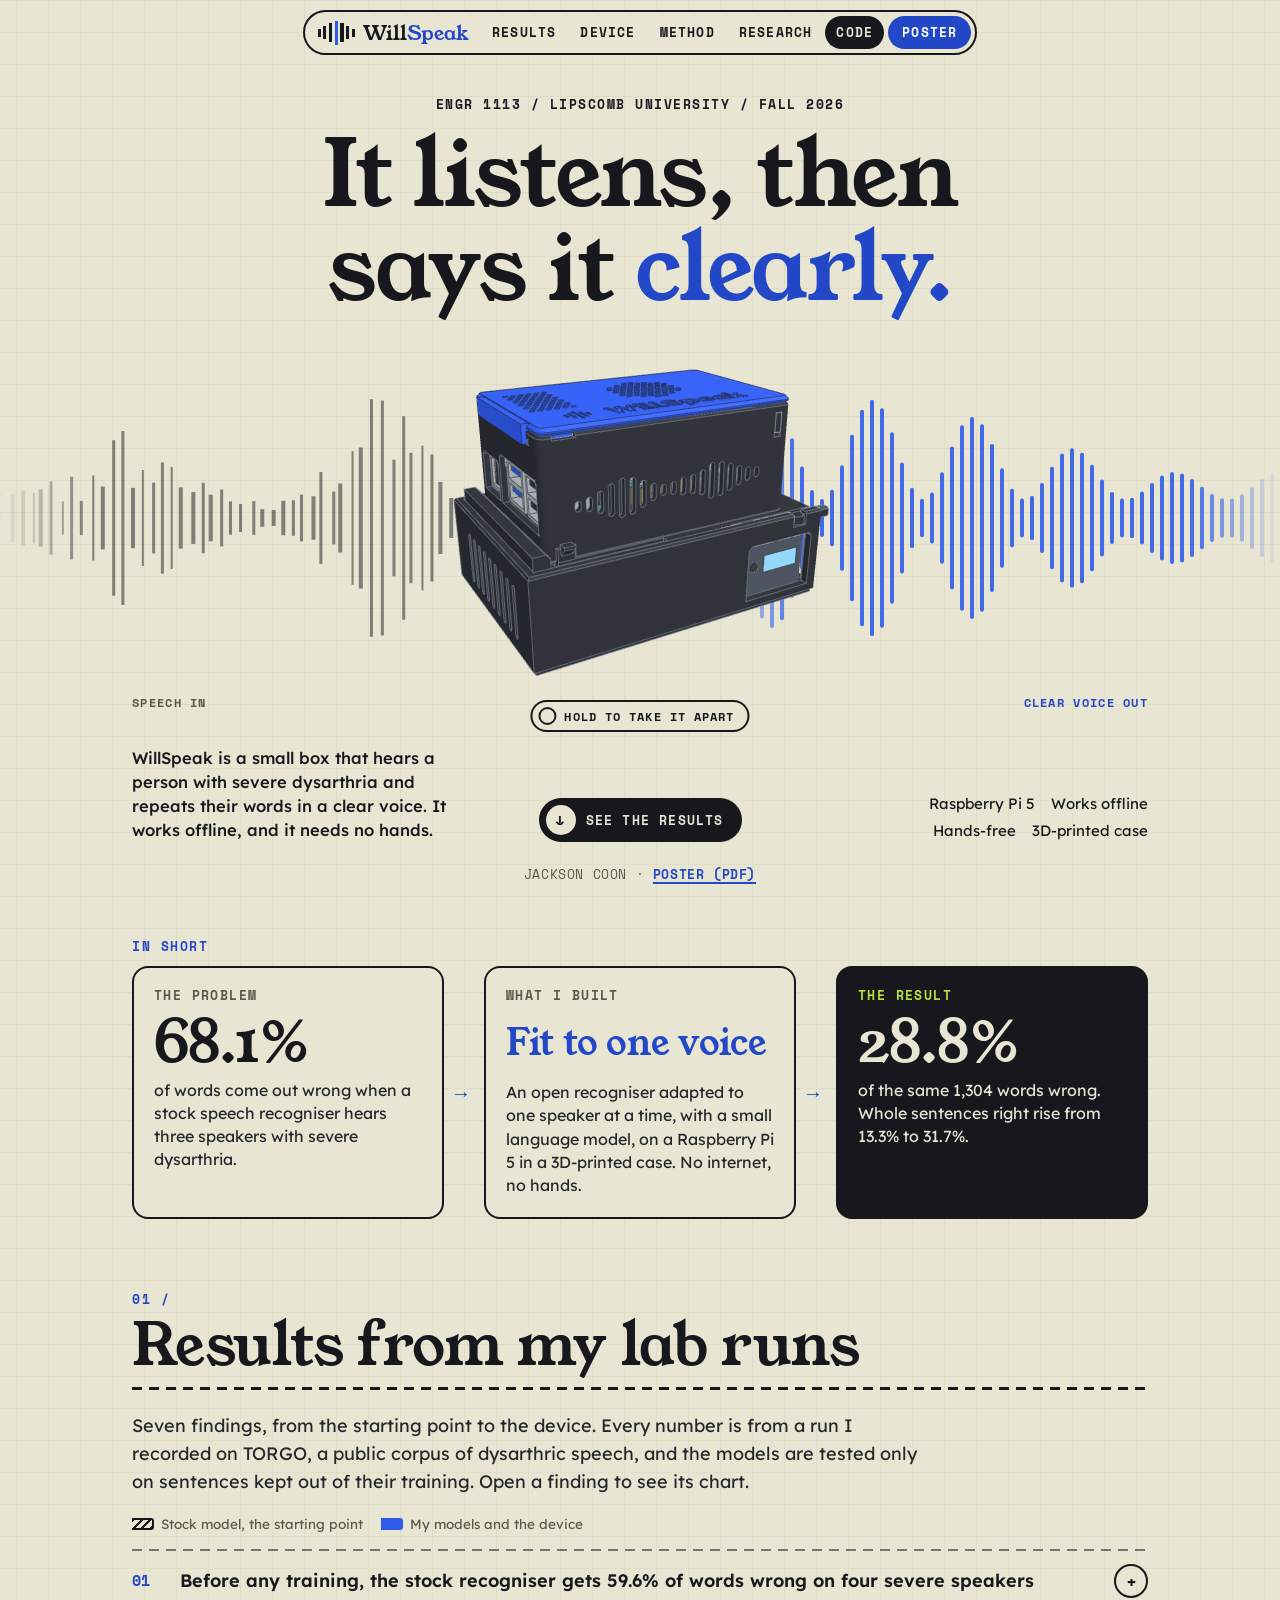
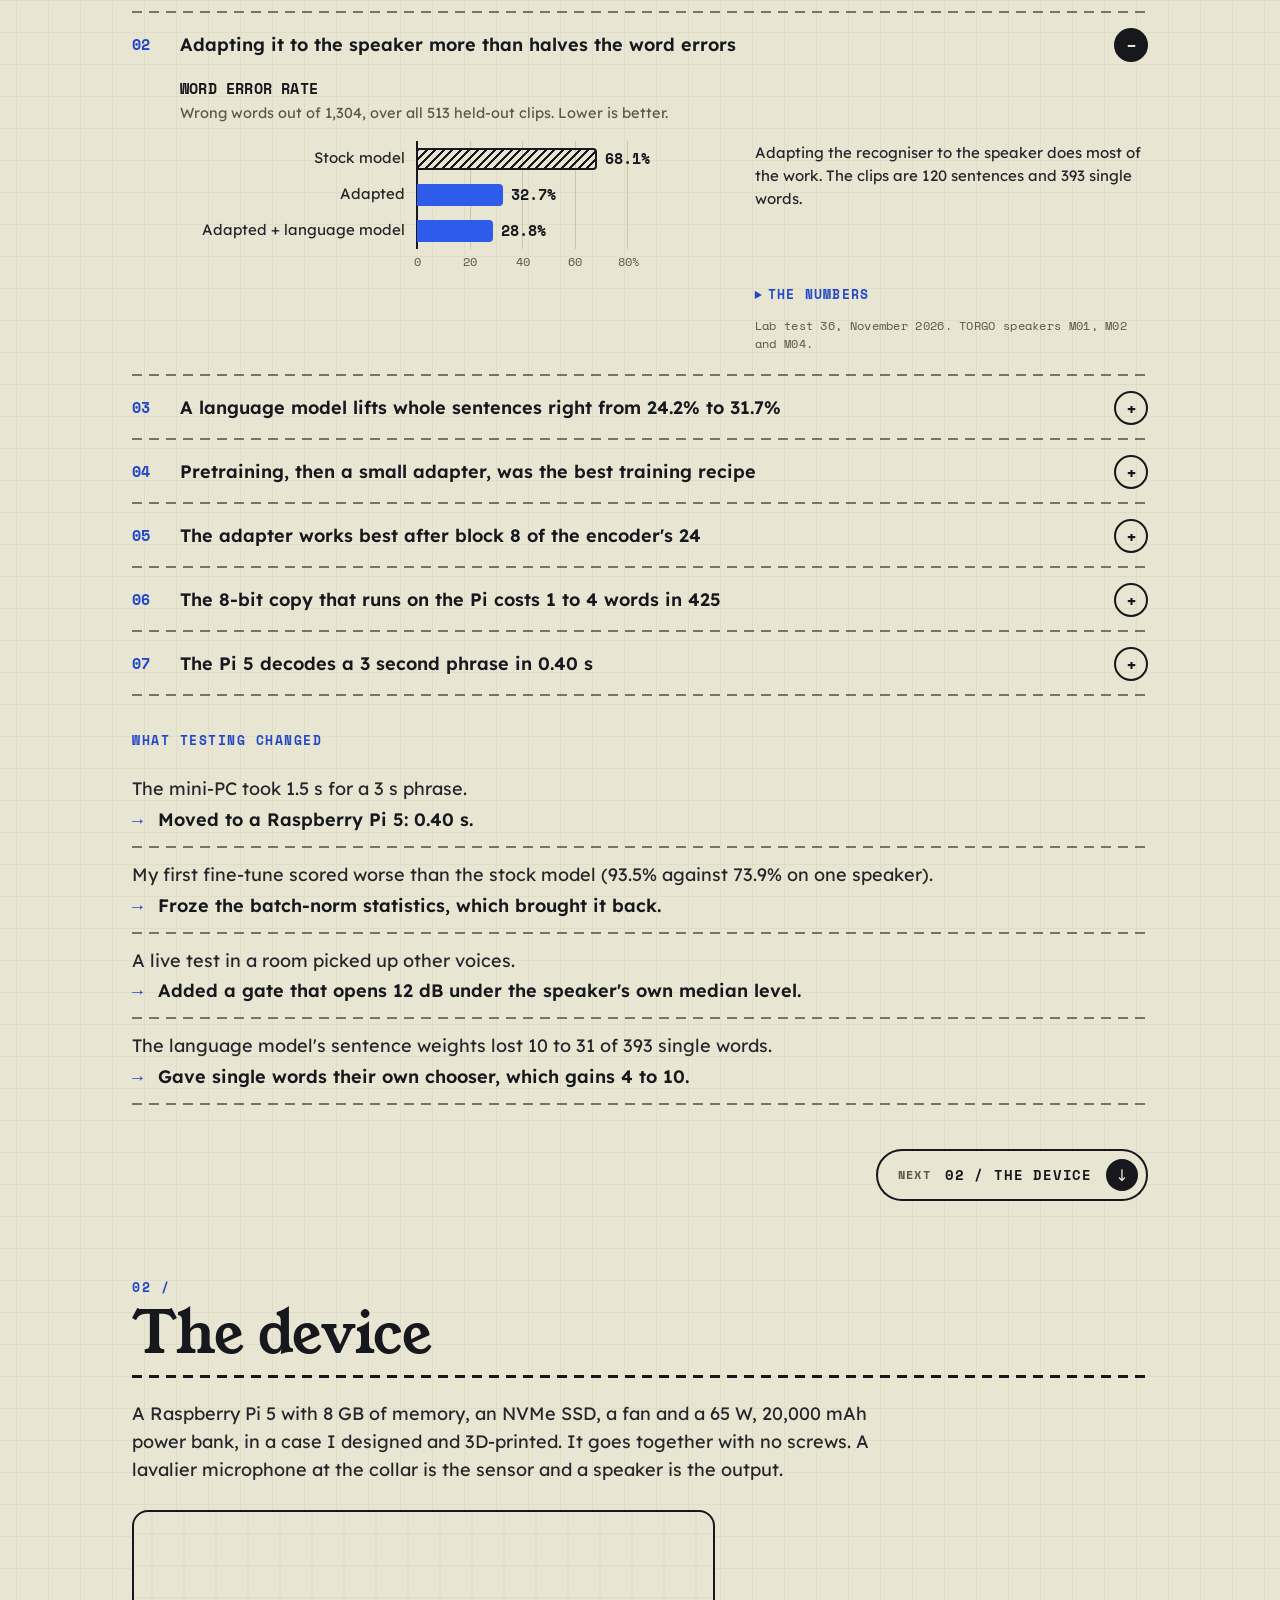
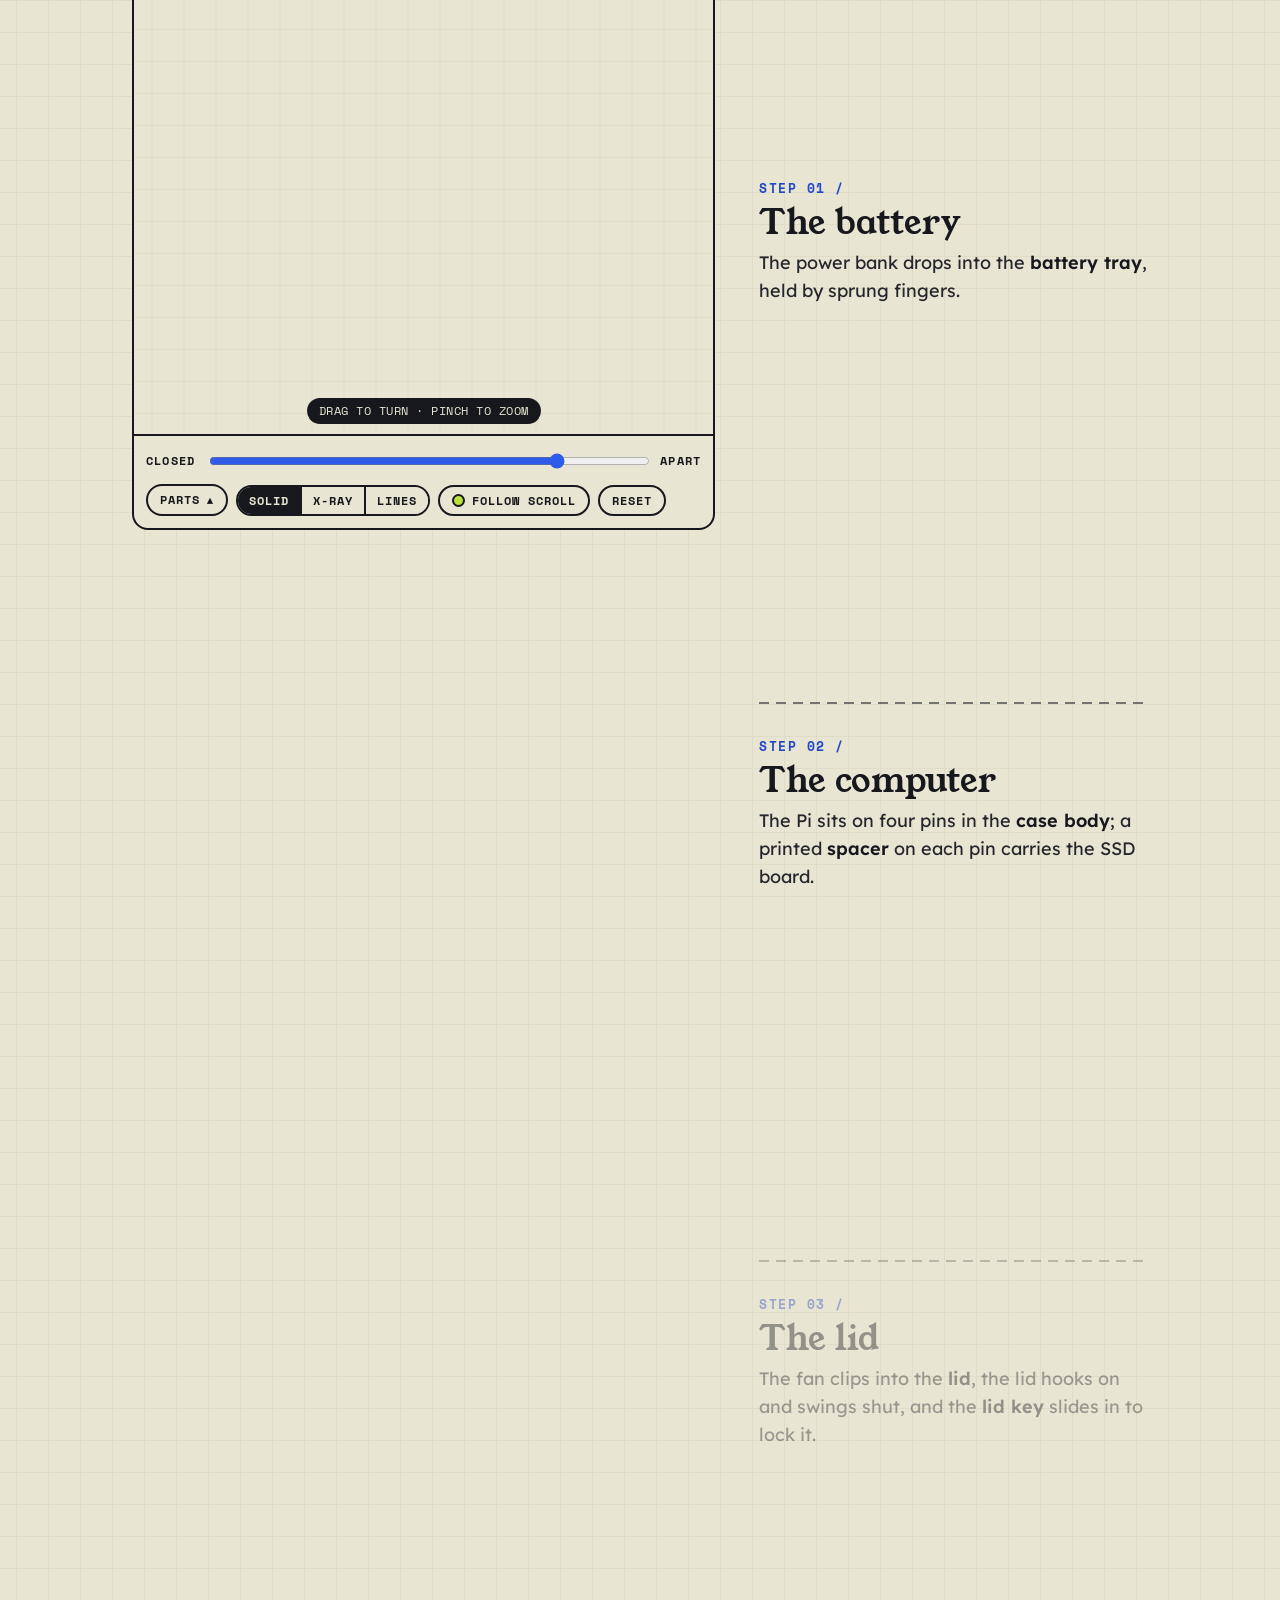
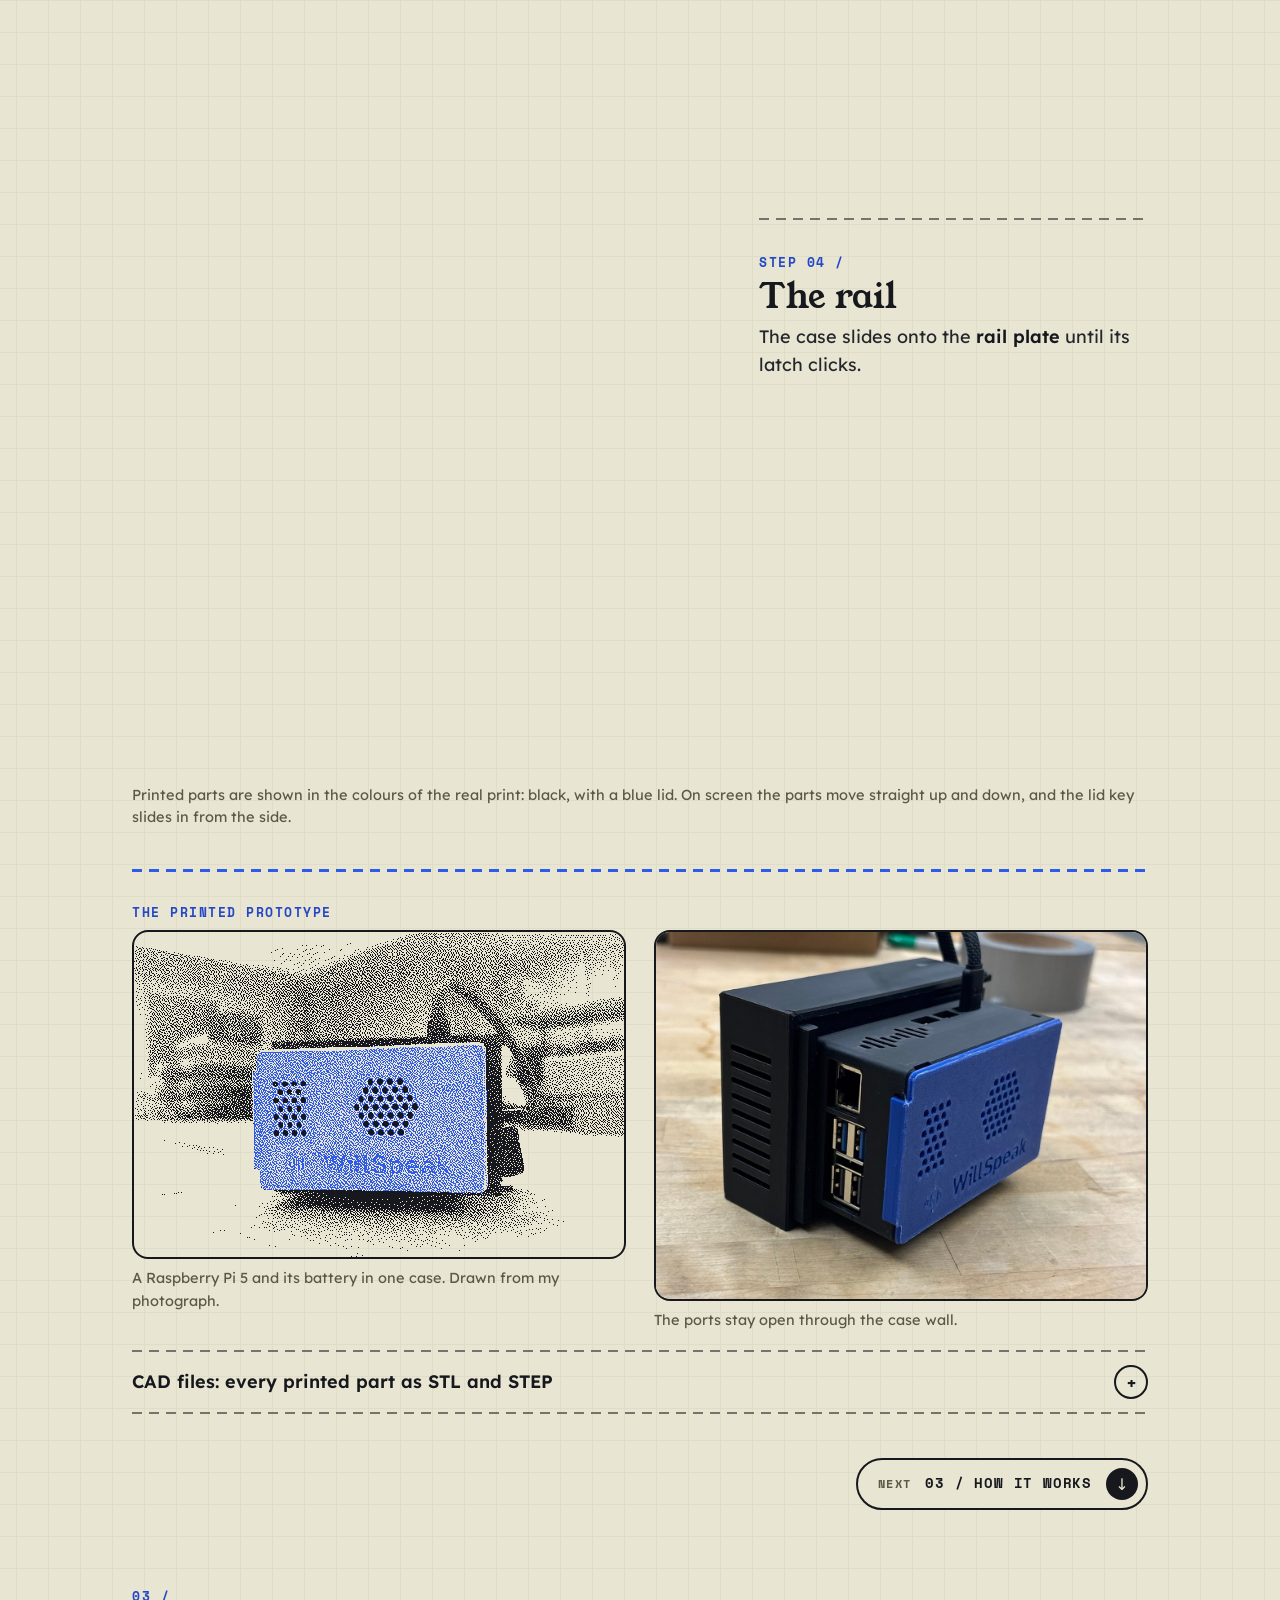
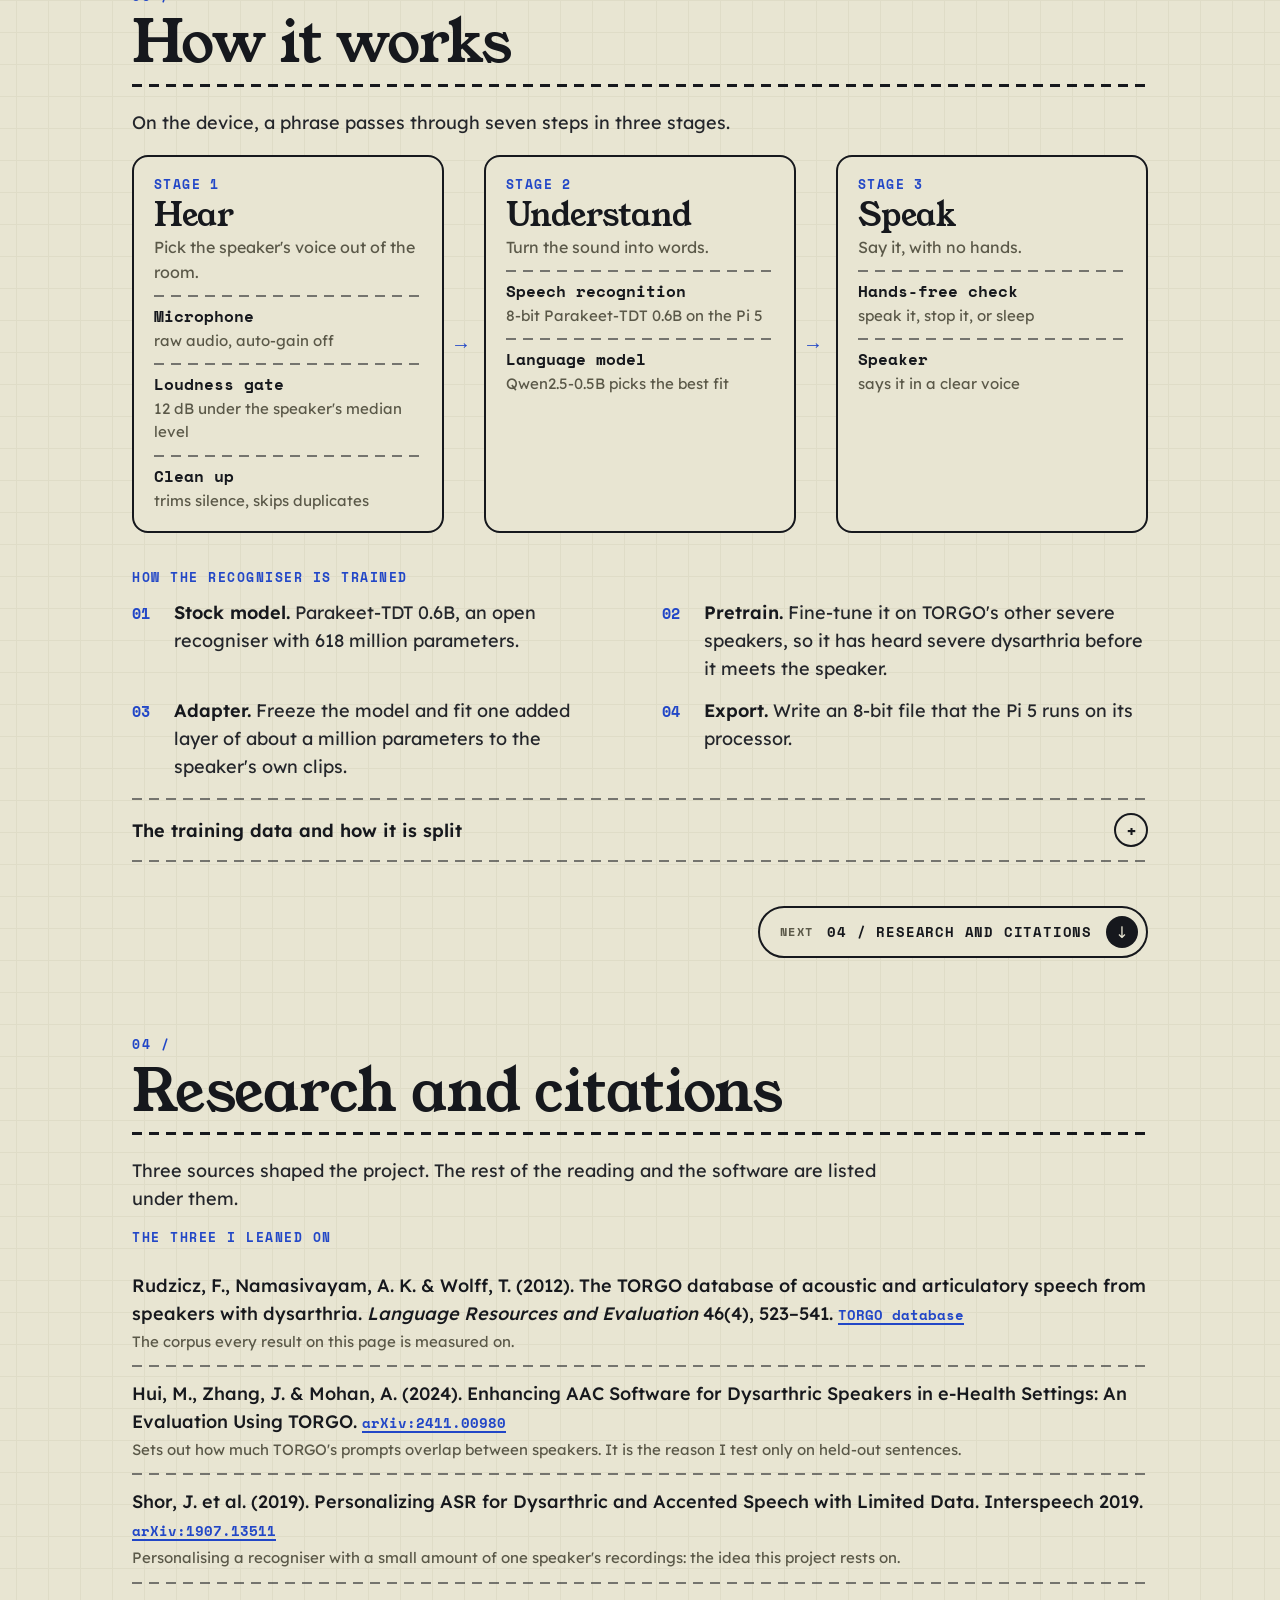
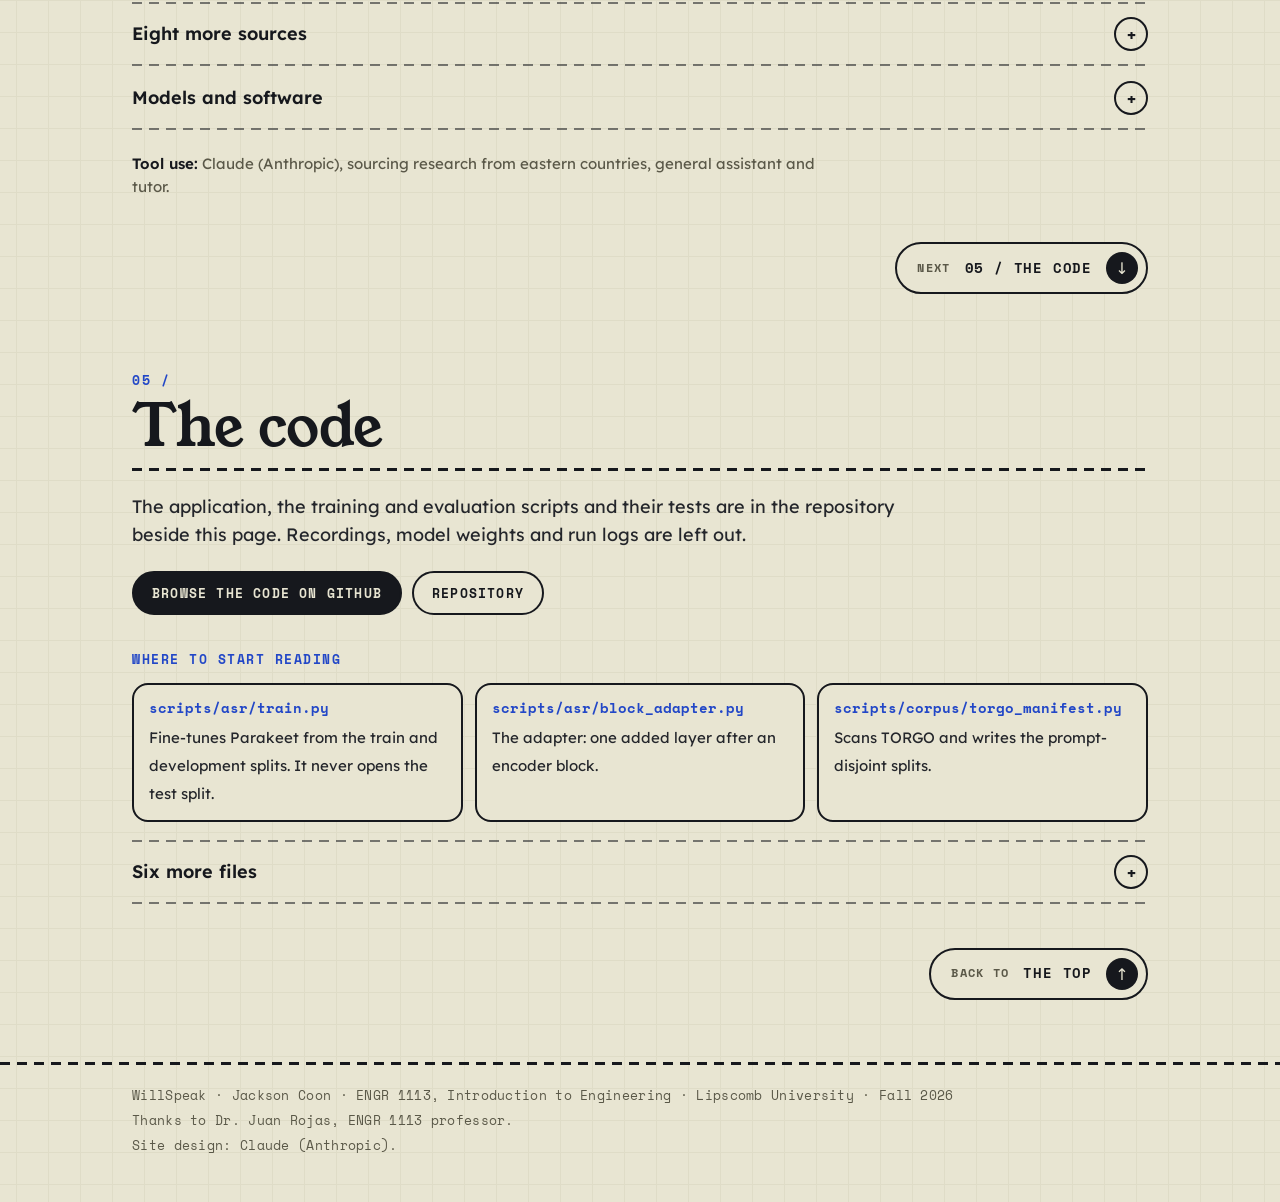
==== index.html @ 1b070141 "pushing site files" ====
<!doctype html>
<html lang="en">
<head>
<meta charset="utf-8">
<meta name="viewport" content="width=device-width, initial-scale=1">
<title>WillSpeak: an offline, hands-free speech device</title>
<meta name="description" content="WillSpeak hears a person with severe dysarthria and repeats their words in a clear voice. Results, the 3D-printed case, the research behind it and the code.">
<meta property="og:title" content="WillSpeak">
<meta property="og:description" content="An offline, hands-free speech device on a Raspberry Pi 5. Results, CAD models, research and code.">
<meta property="og:image" content="assets/img/device-front.jpg">
<meta name="theme-color" content="#E8E5D2">
<link rel="icon" href="data:image/svg+xml,%3Csvg xmlns='http://www.w3.org/2000/svg' viewBox='0 0 32 32'%3E%3Cg fill='%232F5BEA'%3E%3Crect x='5' y='11' width='4' height='10' rx='2'/%3E%3Crect x='11' y='6' width='4' height='20' rx='2'/%3E%3Crect x='23' y='11' width='4' height='10' rx='2'/%3E%3C/g%3E%3Crect x='17' y='3' width='4' height='26' rx='2' fill='%237A4FE0'/%3E%3C/svg%3E">
<link rel="preload" href="assets/fonts/YoungSerif-Regular.woff2" as="font" type="font/woff2" crossorigin>
<link rel="preload" href="assets/fonts/Lexend-Regular.woff2" as="font" type="font/woff2" crossorigin>
<link rel="preload" href="assets/fonts/SpaceMono-Bold.woff2" as="font" type="font/woff2" crossorigin>
<link rel="stylesheet" href="assets/site.css">
<script type="importmap">{ "imports": { "three": "./assets/vendor/three.module.min.js" } }</script>
</head>
<body>
<a class="skip" href="#results">Skip to the results</a>

<header class="bar">
  <div class="pill">
    <a class="brand" href="#top" aria-label="WillSpeak, top of page"><span class="mark" aria-hidden="true"><i></i><i></i><i></i><i></i><i></i><i></i><i></i></span><span>Will<b>Speak</b></span></a>
    <nav aria-label="Sections">
      <a href="#results">Results</a>
      <a href="#device">Device</a>
      <a href="#method">Method</a>
      <a href="#research">Research</a>
      <a href="#code">Code</a>
    </nav>
    <a class="cta" href="poster/WillSpeak-Poster.pdf">Poster</a>
  </div>
</header>

<main id="top">

<!-- ================================================================== hero -->
<div class="hero" id="hero">
  <div class="wrap">
    <p class="eyebrow">ENGR 1113 / Lipscomb University / Fall 2026</p>
    <h1>It listens, then says it <b>clearly.</b></h1>
    <div class="hero-stage" id="hero-stage">
      <canvas class="wave" id="wave" aria-hidden="true"></canvas>
      <img class="still" id="hero-still" src="assets/img/device-model.png" width="1200" height="900" alt="The WillSpeak case as a 3D model: a black printed case with a blue lid on top of a battery tray, seen from the side with the ports.">
      <span class="io in" aria-hidden="true">Speech in</span>
      <span class="io out" aria-hidden="true">Clear voice out</span>
      <button class="hold" id="hold" type="button" aria-pressed="false" hidden><i aria-hidden="true"></i><span>Hold to take it apart</span></button>
    </div>
    <div class="hero-foot">
      <p class="lede">WillSpeak is a small box that hears a person with severe dysarthria and repeats their words in a clear voice. It works offline, and it needs no hands.</p>
      <a class="go" href="#results"><i aria-hidden="true"></i>See the results</a>
      <ul class="tags" aria-label="In short">
        <li>Raspberry Pi 5</li>
        <li>Works offline</li>
        <li>Hands-free</li>
        <li>3D-printed case</li>
      </ul>
    </div>
    <p class="by">Jackson Coon · <a href="poster/WillSpeak-Poster.pdf">Poster (PDF)</a></p>
  </div>
</div>

<!-- ============================================================== in short -->
<div class="short" id="short">
  <div class="wrap">
    <p class="label">In short</p>
    <ol class="path">
      <li><span class="k">The problem</span><b class="v">68.1%</b><p>of words come out wrong when a stock speech recogniser hears three speakers with severe dysarthria.</p></li>
      <li><span class="k">What I built</span><b class="v words">Fit to one voice</b><p>An open recogniser adapted to one speaker at a time, with a small language model, on a Raspberry Pi 5 in a 3D-printed case. No internet, no hands.</p></li>
      <li><span class="k">The result</span><b class="v">28.8%</b><p>of the same 1,304 words wrong. Whole sentences right rise from 13.3% to 31.7%.</p></li>
    </ol>
  </div>
</div>

<!-- ================================================================ results -->
<section id="results">
  <div class="wrap">
    <div class="sect-head"><span class="n">01</span><h2>Results from my lab runs</h2></div>
    <p class="intro">Seven findings, from the starting point to the device. Every number is from a run I recorded on TORGO, a public corpus of dysarthric speech, and the models are tested only on sentences kept out of their training. Open a finding to see its chart.</p>

    <ul class="key" aria-label="How to read the bars">
      <li><i class="base"></i>Stock model, the starting point</li>
      <li><i></i>My models and the device</li>
    </ul>

    <ol class="findings">
      <li><details class="fold">
        <summary><span class="t">Before any training, the stock recogniser gets 59.6% of words wrong on four severe speakers</span></summary>
        <div class="fold-body">
          <p>Before any training, the stock recogniser got <b>59.6%</b> of words wrong on 292 sentences from TORGO's four severe speakers (95% interval 55.2 to 63.8). That number set the first requirement: a model personalised to one voice.</p>
        </div>
      </details></li>
      <li><details class="fold" open>
        <summary><span class="t">Adapting it to the speaker more than halves the word errors</span></summary>
        <div class="fold-body">
      <figure class="chart" aria-labelledby="c2">
        <h3 id="c2">Word error rate</h3>
        <p class="sub">Wrong words out of 1,304, over all 513 held-out clips. Lower is better.</p>
        <div class="plot" style="--max: 80">
          <div class="rows">
            <div class="grid" aria-hidden="true"><i></i><i></i><i></i><i></i><i></i></div>
            <div class="row" tabindex="0"><span class="name">Stock model</span><span class="track"><span class="bar-fill base" style="--v: 68.1"></span><span class="val" style="--v: 68.1">68.1%</span></span><span class="tip" role="tooltip">888 of 1,304 words wrong.</span></div>
            <div class="row" tabindex="0"><span class="name">Adapted</span><span class="track"><span class="bar-fill" style="--v: 32.7"></span><span class="val" style="--v: 32.7">32.7%</span></span><span class="tip" role="tooltip">427 of 1,304 words wrong.</span></div>
            <div class="row" tabindex="0"><span class="name">Adapted + language model</span><span class="track"><span class="bar-fill" style="--v: 28.8"></span><span class="val" style="--v: 28.8">28.8%</span></span><span class="tip" role="tooltip">376 of 1,304 words wrong. Single words are chosen with their own weights.</span></div>
          </div>
          <div class="axis" aria-hidden="true"><span>0</span><span>20</span><span>40</span><span>60</span><span>80%</span></div>
        </div>
        <p class="cap">Adapting the recogniser to the speaker does most of the work. The clips are 120 sentences and 393 single words.</p>
        <details><summary>The numbers</summary>
          <table><thead><tr><th>Model</th><th class="num">Wrong</th><th class="num">Of</th><th class="num">Rate</th></tr></thead>
          <tbody><tr><td>Stock model</td><td class="num">888</td><td class="num">1,304</td><td class="num">68.1%</td></tr>
          <tr><td>Adapted</td><td class="num">427</td><td class="num">1,304</td><td class="num">32.7%</td></tr>
          <tr><td>Adapted + language model</td><td class="num">376</td><td class="num">1,304</td><td class="num">28.8%</td></tr></tbody></table>
        </details>
        <p class="src">Lab test 36, November 2026. TORGO speakers M01, M02 and M04.</p>
      </figure>
        </div>
      </details></li>
      <li><details class="fold">
        <summary><span class="t">A language model lifts whole sentences right from 24.2% to 31.7%</span></summary>
        <div class="fold-body">
      <figure class="chart" aria-labelledby="c1">
        <h3 id="c1">Whole sentences right</h3>
        <p class="sub">Share of 120 held-out sentences with every word right. Higher is better.</p>
        <div class="plot" style="--max: 40">
          <div class="rows">
            <div class="grid" aria-hidden="true"><i></i><i></i><i></i><i></i><i></i></div>
            <div class="row" tabindex="0"><span class="name">Stock model</span><span class="track"><span class="bar-fill base" style="--v: 13.3"></span><span class="val" style="--v: 13.3">13.3%</span></span><span class="tip" role="tooltip">16 of 120 sentences. Parakeet-TDT 0.6B as downloaded.</span></div>
            <div class="row" tabindex="0"><span class="name">Adapted</span><span class="track"><span class="bar-fill" style="--v: 24.2"></span><span class="val" style="--v: 24.2">24.2%</span></span><span class="tip" role="tooltip">29 of 120 sentences. Pretrained on the other severe speakers, then a 1 M-parameter adapter per speaker.</span></div>
            <div class="row" tabindex="0"><span class="name">Adapted + language model</span><span class="track"><span class="bar-fill" style="--v: 31.7"></span><span class="val" style="--v: 31.7">31.7%</span></span><span class="tip" role="tooltip">38 of 120 sentences. Qwen2.5-0.5B chooses among nine decodes of each clip: 10 sentences gained, 1 lost.</span></div>
          </div>
          <div class="axis" aria-hidden="true"><span>0</span><span>10</span><span>20</span><span>30</span><span>40%</span></div>
        </div>
        <p class="cap">The language model adds 7.5 points, with a 95% interval of 2.5 to 12.5.</p>
        <details><summary>The numbers</summary>
          <table><thead><tr><th>Model</th><th class="num">Right</th><th class="num">Of</th><th class="num">Share</th></tr></thead>
          <tbody><tr><td>Stock model</td><td class="num">16</td><td class="num">120</td><td class="num">13.3%</td></tr>
          <tr><td>Adapted</td><td class="num">29</td><td class="num">120</td><td class="num">24.2%</td></tr>
          <tr><td>Adapted + language model</td><td class="num">38</td><td class="num">120</td><td class="num">31.7%</td></tr></tbody></table>
        </details>
        <p class="src">Lab test 36, November 2026. TORGO speakers M01, M02 and M04.</p>
      </figure>
        </div>
      </details></li>
      <li><details class="fold">
        <summary><span class="t">Pretraining, then a small adapter, was the best training recipe</span></summary>
        <div class="fold-body">
      <figure class="chart" aria-labelledby="c3">
        <h3 id="c3">What each training choice was worth</h3>
        <p class="sub">Word error rate on the 425 words of the three speakers' test clips, mean of three training seeds. Lower is better.</p>
        <div class="plot" style="--max: 80">
          <div class="rows">
            <div class="grid" aria-hidden="true"><i></i><i></i><i></i><i></i><i></i></div>
            <div class="row" tabindex="0"><span class="name">Stock model</span><span class="track"><span class="bar-fill base" style="--v: 76.0"></span><span class="val" style="--v: 76.0">76.0%</span></span><span class="tip" role="tooltip">323 of 425 words wrong.</span></div>
            <div class="row" tabindex="0"><span class="name">Adapter only</span><span class="track"><span class="bar-fill" style="--v: 46.0"></span><span class="val" style="--v: 46.0">46.0%</span></span><span class="tip" role="tooltip">195.3 words wrong. One added layer trained on the speaker's clips, the rest of the model frozen.</span></div>
            <div class="row" tabindex="0"><span class="name">Retrain whole blocks</span><span class="track"><span class="bar-fill" style="--v: 45.8"></span><span class="val" style="--v: 45.8">45.8%</span></span><span class="tip" role="tooltip">194.7 words wrong. Whole encoder blocks retrained on the speaker's clips.</span></div>
            <div class="row" tabindex="0"><span class="name">Pretrain, then whole blocks</span><span class="track"><span class="bar-fill" style="--v: 45.3"></span><span class="val" style="--v: 45.3">45.3%</span></span><span class="tip" role="tooltip">192.3 words wrong. Pretrained on the other severe speakers first.</span></div>
            <div class="row" tabindex="0"><span class="name">Pretrain, then adapter</span><span class="track"><span class="bar-fill" style="--v: 41.9"></span><span class="val" style="--v: 41.9">41.9%</span></span><span class="tip" role="tooltip">178.0 words wrong. The recipe the device uses.</span></div>
          </div>
          <div class="axis" aria-hidden="true"><span>0</span><span>20</span><span>40</span><span>60</span><span>80%</span></div>
        </div>
        <p class="cap">Pretraining on the other severe speakers and then fitting a small adapter to one speaker gave the lowest error, so that is the recipe I kept. These 166 test clips are a different, smaller set than the 513 clips above, so the percentages differ.</p>
        <details><summary>The numbers</summary>
          <table><thead><tr><th>Recipe</th><th class="num">Wrong of 425</th><th class="num">Rate</th></tr></thead>
          <tbody><tr><td>Stock model</td><td class="num">323</td><td class="num">76.0%</td></tr>
          <tr><td>Adapter only</td><td class="num">195.3</td><td class="num">46.0%</td></tr>
          <tr><td>Retrain whole blocks</td><td class="num">194.7</td><td class="num">45.8%</td></tr>
          <tr><td>Pretrain, then whole blocks</td><td class="num">192.3</td><td class="num">45.3%</td></tr>
          <tr><td>Pretrain, then adapter</td><td class="num">178.0</td><td class="num">41.9%</td></tr></tbody></table>
        </details>
        <p class="src">Lab runs of October 2026. 166 test clips of M01, M02 and M04.</p>
      </figure>
        </div>
      </details></li>
      <li><details class="fold">
        <summary><span class="t">The adapter works best after block 8 of the encoder's 24</span></summary>
        <div class="fold-body">
      <figure class="chart" aria-labelledby="c4">
        <h3 id="c4">Where the adapter goes</h3>
        <p class="sub">Word error rate on the same 425 test words by the encoder block the adapter follows. Lower is better.</p>
        <div class="plot" style="--max: 80">
          <div class="rows">
            <div class="grid" aria-hidden="true"><i></i><i></i><i></i><i></i><i></i></div>
            <div class="row" tabindex="0"><span class="name">After block 8</span><span class="track"><span class="bar-fill" style="--v: 41.0"></span><span class="val" style="--v: 41.0">41.0%</span></span><span class="tip" role="tooltip">174.3 words wrong, mean of three seeds.</span></div>
            <div class="row" tabindex="0"><span class="name">After block 12</span><span class="track"><span class="bar-fill" style="--v: 52.9"></span><span class="val" style="--v: 52.9">52.9%</span></span><span class="tip" role="tooltip">224.7 words wrong.</span></div>
            <div class="row" tabindex="0"><span class="name">After block 16</span><span class="track"><span class="bar-fill" style="--v: 55.2"></span><span class="val" style="--v: 55.2">55.2%</span></span><span class="tip" role="tooltip">234.7 words wrong.</span></div>
            <div class="row" tabindex="0"><span class="name">After block 24</span><span class="track"><span class="bar-fill" style="--v: 59.0"></span><span class="val" style="--v: 59.0">59.0%</span></span><span class="tip" role="tooltip">250.7 words wrong.</span></div>
          </div>
          <div class="axis" aria-hidden="true"><span>0</span><span>20</span><span>40</span><span>60</span><span>80%</span></div>
        </div>
        <p class="cap">The adapter is one added layer of about a million numbers. After block 8 of the encoder's 24 it works best; every later position I tried did worse.</p>
        <details><summary>The numbers</summary>
          <table><thead><tr><th>Adapter after</th><th class="num">Wrong of 425</th><th class="num">Rate</th></tr></thead>
          <tbody><tr><td>Block 8</td><td class="num">174.3</td><td class="num">41.0%</td></tr>
          <tr><td>Block 12</td><td class="num">224.7</td><td class="num">52.9%</td></tr>
          <tr><td>Block 16</td><td class="num">234.7</td><td class="num">55.2%</td></tr>
          <tr><td>Block 24</td><td class="num">250.7</td><td class="num">59.0%</td></tr></tbody></table>
        </details>
        <p class="src">Lab test 34, October 2026.</p>
      </figure>
        </div>
      </details></li>
      <li><details class="fold">
        <summary><span class="t">The 8-bit copy that runs on the Pi costs 1 to 4 words in 425</span></summary>
        <div class="fold-body">
          <p>The Pi runs an 8-bit copy of the model. On the adapted model the 8-bit copy cost 1 to 4 words out of 425 in the lab, so the small file is the one that ships.</p>
        </div>
      </details></li>
      <li><details class="fold">
        <summary><span class="t">The Pi 5 decodes a 3 second phrase in 0.40 s</span></summary>
        <div class="fold-body">
      <figure class="chart" aria-labelledby="c5">
        <h3 id="c5">Speed on the device</h3>
        <p class="sub">Seconds to decode a 3 second phrase. Lower is better.</p>
        <div class="plot" style="--max: 2">
          <div class="rows">
            <div class="grid" aria-hidden="true"><i></i><i></i><i></i></div>
            <div class="row" tabindex="0"><span class="name">Mini-PC, first choice</span><span class="track"><span class="bar-fill base" style="--v: 1.535"></span><span class="val" style="--v: 1.535">1.54 s</span></span><span class="tip" role="tooltip">1.535 s on the mini-PC I started with.</span></div>
            <div class="row" tabindex="0"><span class="name">Pi 5, one thread</span><span class="track"><span class="bar-fill" style="--v: 0.616"></span><span class="val" style="--v: 0.616">0.62 s</span></span><span class="tip" role="tooltip">0.616 s, 0.21 of real time.</span></div>
            <div class="row" tabindex="0"><span class="name">Pi 5, two threads</span><span class="track"><span class="bar-fill" style="--v: 0.396"></span><span class="val" style="--v: 0.396">0.40 s</span></span><span class="tip" role="tooltip">0.396 s, 0.13 of real time.</span></div>
            <div class="row" tabindex="0"><span class="name">Pi 5, four threads</span><span class="track"><span class="bar-fill" style="--v: 0.365"></span><span class="val" style="--v: 0.365">0.37 s</span></span><span class="tip" role="tooltip">0.365 s, 0.12 of real time.</span></div>
          </div>
          <div class="axis" aria-hidden="true"><span>0</span><span>1.0</span><span>2.0 s</span></div>
        </div>
        <p class="cap">The mini-PC was too slow, so the device moved to a Raspberry Pi 5, which is 3.9 times faster at two threads. These timings are the stock 8-bit model on an idle Pi.</p>
        <details><summary>The numbers</summary>
          <table><thead><tr><th>Computer</th><th class="num">Seconds</th><th class="num">Share of real time</th></tr></thead>
          <tbody><tr><td>Mini-PC</td><td class="num">1.535</td><td class="num">0.51</td></tr>
          <tr><td>Pi 5, one thread</td><td class="num">0.616</td><td class="num">0.21</td></tr>
          <tr><td>Pi 5, two threads</td><td class="num">0.396</td><td class="num">0.13</td></tr>
          <tr><td>Pi 5, four threads</td><td class="num">0.365</td><td class="num">0.12</td></tr></tbody></table>
        </details>
        <p class="src">Benchmark of 8 September 2026, Raspberry Pi 5 with 8 GB.</p>
      </figure>
        </div>
      </details></li>
    </ol>

    <p class="label gap">What testing changed</p>
    <ul class="changes">
      <li><span class="was">The mini-PC took 1.5 s for a 3 s phrase.</span><span class="now">Moved to a Raspberry Pi 5: 0.40 s.</span></li>
      <li><span class="was">My first fine-tune scored worse than the stock model (93.5% against 73.9% on one speaker).</span><span class="now">Froze the batch-norm statistics, which brought it back.</span></li>
      <li><span class="was">A live test in a room picked up other voices.</span><span class="now">Added a gate that opens 12 dB under the speaker's own median level.</span></li>
      <li><span class="was">The language model's sentence weights lost 10 to 31 of 393 single words.</span><span class="now">Gave single words their own chooser, which gains 4 to 10.</span></li>
    </ul>

    <a class="next" href="#device"><span>Next</span><b>02 / The device</b><i aria-hidden="true"></i></a>
  </div>
</section>

<!-- ================================================================= device -->
<section id="device">
  <div class="wrap">
    <div class="sect-head"><span class="n">02</span><h2>The device</h2></div>
    <p class="intro">A Raspberry Pi 5 with 8 GB of memory, an NVMe SSD, a fan and a 65 W, 20,000 mAh power bank, in a case I designed and 3D-printed. It goes together with no screws. A lavalier microphone at the collar is the sensor and a speaker is the output.</p>

    <div class="build" id="build">
      <div class="viewer" id="viewer">
        <div class="stage" id="stage">
          <div class="fallback" id="fallback"><img src="assets/img/exploded.png" width="608" height="1262" loading="lazy" alt="Exploded drawing of the case, top to bottom: lid, fan, NVMe SSD board, Raspberry Pi 5, case body with its lid key, rail plate, power bank, battery tray."></div>
          <p class="about-part" id="about" aria-live="polite"></p>
          <div class="hint" id="hint" hidden>Drag to turn · pinch to zoom</div>
        </div>
        <div class="toolbar" id="toolbar" hidden>
          <label class="slider"><span>Closed</span><input id="explode" type="range" min="0" max="100" value="62" step="1" aria-label="How far the parts are lifted apart"><span>Apart</span></label>
          <div class="tools">
            <details class="menu" id="parts-menu">
              <summary>Parts</summary>
              <div class="chips" id="chips" role="group" aria-label="Pick a part to highlight it"></div>
            </details>
            <div class="seg" id="views" role="group" aria-label="How the model is drawn">
              <button type="button" data-view="solid" aria-pressed="true">Solid</button>
              <button type="button" data-view="xray" aria-pressed="false">X-ray</button>
              <button type="button" data-view="lines" aria-pressed="false">Lines</button>
            </div>
            <button class="tool dot" id="follow" type="button" aria-pressed="true">Follow scroll</button>
            <button class="tool" id="reset" type="button">Reset</button>
          </div>
        </div>
      </div>
      <ol class="build-steps" id="build-steps">
        <li><span class="k">Step</span><h3>The battery</h3><p>The power bank drops into the <b>battery tray</b>, held by sprung fingers.</p></li>
        <li><span class="k">Step</span><h3>The computer</h3><p>The Pi sits on four pins in the <b>case body</b>; a printed <b>spacer</b> on each pin carries the SSD board.</p></li>
        <li><span class="k">Step</span><h3>The lid</h3><p>The fan clips into the <b>lid</b>, the lid hooks on and swings shut, and the <b>lid key</b> slides in to lock it.</p></li>
        <li><span class="k">Step</span><h3>The rail</h3><p>The case slides onto the <b>rail plate</b> until its latch clicks.</p></li>
      </ol>
    </div>
    <p class="cap">Printed parts are shown in the colours of the real print: black, with a blue lid. On screen the parts move straight up and down, and the lid key slides in from the side.</p>

    <hr class="dash">

    <p class="label">The printed prototype</p>
    <div class="two">
      <figure>
        <img class="photo dots" src="assets/img/device-dither.png" width="1200" height="800" loading="lazy" alt="A dotted two-colour picture of the WillSpeak prototype on a workbench: a black 3D-printed case with a blue lid that carries the WillSpeak name and two vent patterns.">
        <figcaption>A Raspberry Pi 5 and its battery in one case. Drawn from my photograph.</figcaption>
      </figure>
      <figure>
        <img class="photo" src="assets/img/device-ports.jpg" width="1200" height="900" loading="lazy" alt="The prototype from the side: the Pi's Ethernet and USB ports show through the black case, with the blue lid in front and the battery tray behind.">
        <figcaption>The ports stay open through the case wall.</figcaption>
      </figure>
    </div>

    <details class="fold lone">
      <summary><span class="t">CAD files: every printed part as STL and STEP</span></summary>
      <div class="fold-body">
        <p>STL is for a slicer and STEP is for CAD. The parts print in one colour each at 0.2 mm layers with no supports.</p>
        <ul class="files">
          <li><b>Case body</b><span>1 copy</span><div class="get"><a href="cad/stl/pi_case_body.stl" download>STL · 1.7 MB</a><a href="cad/step/pi_case_body.step" download>STEP · 1.3 MB</a></div></li>
          <li><b>Lid</b><span>1 copy, printed face down</span><div class="get"><a href="cad/stl/pi_case_lid.stl" download>STL · 3.9 MB</a><a href="cad/step/pi_case_lid.step" download>STEP · 5.1 MB</a></div></li>
          <li><b>Lid key</b><span>1 copy</span><div class="get"><a href="cad/stl/lid_key.stl" download>STL · 4 KB</a><a href="cad/step/lid_key.step" download>STEP · 66 KB</a></div></li>
          <li><b>Spacer</b><span>4 copies, with a brim</span><div class="get"><a href="cad/stl/hat_spacer_print_4.stl" download>STL · 113 KB</a><a href="cad/step/hat_spacer_print_4.step" download>STEP · 14 KB</a></div></li>
          <li><b>Rail plate</b><span>1 copy</span><div class="get"><a href="cad/stl/rail_plate.stl" download>STL · 19 KB</a><a href="cad/step/rail_plate.step" download>STEP · 356 KB</a></div></li>
          <li><b>Battery tray</b><span>1 copy</span><div class="get"><a href="cad/stl/battery_tray.stl" download>STL · 490 KB</a><a href="cad/step/battery_tray.step" download>STEP · 544 KB</a></div></li>
          <li><b>Whole assembly</b><span>all parts in place</span><div class="get"><a href="cad/step/assembly.step" download>STEP · 7.5 MB</a></div></li>
        </ul>
      </div>
    </details>

    <a class="next" href="#method"><span>Next</span><b>03 / How it works</b><i aria-hidden="true"></i></a>
  </div>
</section>

<!-- ================================================================= method -->
<section id="method">
  <div class="wrap">
    <div class="sect-head"><span class="n">03</span><h2>How it works</h2></div>
    <p class="intro">On the device, a phrase passes through seven steps in three stages.</p>
    <ol class="stages">
      <li>
        <span class="k">Stage 1</span>
        <h3>Hear</h3>
        <p>Pick the speaker's voice out of the room.</p>
        <ul>
          <li><b>Microphone</b><span>raw audio, auto-gain off</span></li>
          <li><b>Loudness gate</b><span>12 dB under the speaker's median level</span></li>
          <li><b>Clean up</b><span>trims silence, skips duplicates</span></li>
        </ul>
      </li>
      <li>
        <span class="k">Stage 2</span>
        <h3>Understand</h3>
        <p>Turn the sound into words.</p>
        <ul>
          <li><b>Speech recognition</b><span>8-bit Parakeet-TDT 0.6B on the Pi 5</span></li>
          <li><b>Language model</b><span>Qwen2.5-0.5B picks the best fit</span></li>
        </ul>
      </li>
      <li>
        <span class="k">Stage 3</span>
        <h3>Speak</h3>
        <p>Say it, with no hands.</p>
        <ul>
          <li><b>Hands-free check</b><span>speak it, stop it, or sleep</span></li>
          <li><b>Speaker</b><span>says it in a clear voice</span></li>
        </ul>
      </li>
    </ol>

    <p class="label gap">How the recogniser is trained</p>
    <ol class="steps pair">
      <li><span><b>Stock model.</b> Parakeet-TDT 0.6B, an open recogniser with 618 million parameters.</span></li>
      <li><span><b>Pretrain.</b> Fine-tune it on TORGO's other severe speakers, so it has heard severe dysarthria before it meets the speaker.</span></li>
      <li><span><b>Adapter.</b> Freeze the model and fit one added layer of about a million parameters to the speaker's own clips.</span></li>
      <li><span><b>Export.</b> Write an 8-bit file that the Pi 5 runs on its processor.</span></li>
    </ol>
    <details class="fold lone">
      <summary><span class="t">The training data and how it is split</span></summary>
      <div class="fold-body">
        <p>TORGO has eight speakers with dysarthria reading words and sentences. The tests use its three severe speakers M01, M02 and M04, with 72 to 156 training clips each.</p>
        <p>Other TORGO speakers read at least 98% of each severe speaker's prompts, so I split by prompt: 70% train, 10% development and 20% test, the same for every speaker. No test sentence is ever trained on.</p>
      </div>
    </details>

    <a class="next" href="#research"><span>Next</span><b>04 / Research and citations</b><i aria-hidden="true"></i></a>
  </div>
</section>

<!-- =============================================================== research -->
<section id="research">
  <div class="wrap">
    <div class="sect-head"><span class="n">04</span><h2>Research and citations</h2></div>
    <p class="intro">Three sources shaped the project. The rest of the reading and the software are listed under them.</p>

    <p class="label">The three I leaned on</p>
    <ul class="refs">
      <li><span class="t">Rudzicz, F., Namasivayam, A. K. &amp; Wolff, T. (2012). The TORGO database of acoustic and articulatory speech from speakers with dysarthria. <i>Language Resources and Evaluation</i> 46(4), 523–541.</span> <a href="https://www.cs.toronto.edu/~complingweb/data/TORGO/torgo.html" rel="noopener">TORGO database</a><span class="u">The corpus every result on this page is measured on.</span></li>
      <li><span class="t">Hui, M., Zhang, J. &amp; Mohan, A. (2024). Enhancing AAC Software for Dysarthric Speakers in e-Health Settings: An Evaluation Using TORGO.</span> <a href="https://arxiv.org/abs/2411.00980" rel="noopener">arXiv:2411.00980</a><span class="u">Sets out how much TORGO's prompts overlap between speakers. It is the reason I test only on held-out sentences.</span></li>
      <li><span class="t">Shor, J. et al. (2019). Personalizing ASR for Dysarthric and Accented Speech with Limited Data. Interspeech 2019.</span> <a href="https://arxiv.org/abs/1907.13511" rel="noopener">arXiv:1907.13511</a><span class="u">Personalising a recogniser with a small amount of one speaker's recordings: the idea this project rests on.</span></li>
    </ul>

    <details class="fold lone">
      <summary><span class="t">Eight more sources</span></summary>
      <div class="fold-body">
        <ul class="refs">
          <li><span class="t">Green, J. R. et al. (2021). Automatic Speech Recognition of Disordered Speech: Personalized Models Outperforming Human Listeners on Short Phrases. Interspeech 2021.</span><span class="u">Personalised models for disordered speech on short phrases.</span></li>
          <li><span class="t">Speech Accessibility Project Challenge, Interspeech 2025.</span> <a href="https://arxiv.org/abs/2507.22047" rel="noopener">arXiv:2507.22047</a><span class="u">How the strongest current systems are built.</span></li>
          <li><span class="t">Personalised models for severe speakers by amount of data.</span> <a href="https://arxiv.org/abs/2110.04612" rel="noopener">arXiv:2110.04612</a><span class="u">How results grow with the amount of a speaker's own data.</span></li>
          <li><span class="t">Whisper-medium fine-tuned on Speech Accessibility Project data, tested on TORGO.</span> <a href="https://arxiv.org/abs/2501.14994" rel="noopener">arXiv:2501.14994</a><span class="u">A published point of comparison on TORGO.</span></li>
          <li><span class="t">Commercial speech recognition and multimodal language models on severe dysarthric speech.</span> <a href="https://arxiv.org/abs/2512.17474" rel="noopener">arXiv:2512.17474</a><span class="u">How off-the-shelf systems do on severe speech.</span></li>
          <li><span class="t">Disordered speech added to the pretraining of Google's USM.</span> <a href="https://arxiv.org/abs/2412.19315" rel="noopener">arXiv:2412.19315</a><span class="u">On improving the base model itself with disordered speech.</span></li>
          <li><span class="t">Zero-shot voice cloning of TORGO speakers for training data.</span> <a href="https://arxiv.org/abs/2508.05102" rel="noopener">arXiv:2508.05102</a><span class="u">On using cloned speech as training data for severe speakers.</span></li>
          <li><span class="t">Speech Accessibility Project, University of Illinois.</span> <a href="https://speechaccessibilityproject.beckman.illinois.edu/" rel="noopener">Data access</a><span class="u">A much larger collection of disordered speech, available under a data use agreement.</span></li>
        </ul>
      </div>
    </details>
    <details class="fold lone">
      <summary><span class="t">Models and software</span></summary>
      <div class="fold-body">
        <ul class="refs">
          <li><span class="t">NVIDIA. Parakeet-TDT-0.6B-v2, speech recognition model.</span> <a href="https://huggingface.co/nvidia/parakeet-tdt-0.6b-v2" rel="noopener">Model page</a></li>
          <li><span class="t">Qwen team. Qwen2.5-0.5B, language model.</span> <a href="https://huggingface.co/Qwen/Qwen2.5-0.5B" rel="noopener">Model page</a></li>
          <li><span class="t">NVIDIA NeMo, the toolkit the model is trained with.</span> <a href="https://github.com/NVIDIA/NeMo" rel="noopener">Repository</a></li>
          <li><span class="t">sherpa-onnx, the runtime that runs the model on the Pi.</span> <a href="https://github.com/k2-fsa/sherpa-onnx" rel="noopener">Repository</a></li>
          <li><span class="t">three.js, which draws the 3D model on this page.</span> <a href="https://threejs.org/" rel="noopener">threejs.org</a></li>
        </ul>
      </div>
    </details>

    <p class="note"><b>Tool use:</b> Claude (Anthropic), sourcing research from eastern countries, general assistant and tutor.</p>

    <a class="next" href="#code"><span>Next</span><b>05 / The code</b><i aria-hidden="true"></i></a>
  </div>
</section>

<!-- =================================================================== code -->
<section id="code">
  <div class="wrap">
    <div class="sect-head"><span class="n">05</span><h2>The code</h2></div>
    <p class="intro">The application, the training and evaluation scripts and their tests are in the repository beside this page. Recordings, model weights and run logs are left out.</p>
    <div class="actions">
      <a class="btn solid" href="https://github.com/RedNetty/willspeak/tree/main/code" rel="noopener">Browse the code on GitHub</a>
      <a class="btn" href="https://github.com/RedNetty/willspeak" rel="noopener">Repository</a>
    </div>
    <p class="label gap">Where to start reading</p>
    <ul class="cards">
      <li><a href="https://github.com/RedNetty/willspeak/blob/main/code/scripts/asr/train.py" rel="noopener"><code>scripts/asr/train.py</code><span>Fine-tunes Parakeet from the train and development splits. It never opens the test split.</span></a></li>
      <li><a href="https://github.com/RedNetty/willspeak/blob/main/code/scripts/asr/block_adapter.py" rel="noopener"><code>scripts/asr/block_adapter.py</code><span>The adapter: one added layer after an encoder block.</span></a></li>
      <li><a href="https://github.com/RedNetty/willspeak/blob/main/code/scripts/corpus/torgo_manifest.py" rel="noopener"><code>scripts/corpus/torgo_manifest.py</code><span>Scans TORGO and writes the prompt-disjoint splits.</span></a></li>
    </ul>
    <details class="fold lone">
      <summary><span class="t">Six more files</span></summary>
      <div class="fold-body">
        <ul class="cards">
          <li><a href="https://github.com/RedNetty/willspeak/blob/main/code/scripts/asr/lm_rescore.py" rel="noopener"><code>scripts/asr/lm_rescore.py</code><span>Chooses among a clip's candidate sentences with the language model.</span></a></li>
          <li><a href="https://github.com/RedNetty/willspeak/blob/main/code/scripts/asr/ci.py" rel="noopener"><code>scripts/asr/ci.py</code><span>Paired bootstrap intervals for the word error rates.</span></a></li>
          <li><a href="https://github.com/RedNetty/willspeak/blob/main/code/scripts/asr/export.py" rel="noopener"><code>scripts/asr/export.py</code><span>Exports a trained model to the files the Pi runs.</span></a></li>
          <li><a href="https://github.com/RedNetty/willspeak/blob/main/code/src/willspeak/handsfree.py" rel="noopener"><code>src/willspeak/handsfree.py</code><span>The hands-free rules: speak, stop, sleep and wake.</span></a></li>
          <li><a href="https://github.com/RedNetty/willspeak/blob/main/code/src/willspeak/server.py" rel="noopener"><code>src/willspeak/server.py</code><span>The server that records, transcribes and replies on the device.</span></a></li>
          <li><a href="https://github.com/RedNetty/willspeak/tree/main/code/tests" rel="noopener"><code>tests/</code><span>Unit and integration tests for the code above.</span></a></li>
        </ul>
      </div>
    </details>

    <a class="next up" href="#top"><span>Back to</span><b>The top</b><i aria-hidden="true"></i></a>
  </div>
</section>

</main>

<footer>
  <div class="wrap">
    <p>WillSpeak · Jackson Coon · ENGR 1113, Introduction to Engineering · Lipscomb University · Fall 2026</p>
    <p>Thanks to Dr. Juan Rojas, ENGR 1113 professor.</p>
    <p>Site design: Claude (Anthropic).</p>
  </div>
</footer>

<script type="module" src="assets/site.js"></script>
</body>
</html>
---- assets/site.css ----
/* WillSpeak project site.
   Layout: one centred column on squared paper, read top to bottom as one path. A pill of links
   floats at the top. The device stands in the middle of the first screen with a waveform passing
   behind it; under it the whole project is told in three steps. Each section then shows its few
   main points and keeps the detail folded until it is asked for, and ends with a link to the next.
   In the device section the 3D model stays put while the build steps scroll past it.
   Two inks on cream paper: near-black and the blue of the printed lid. A lime dot marks what is live. */

@font-face { font-family: "Young Serif"; font-weight: 400; font-display: swap; src: url("fonts/YoungSerif-Regular.woff2") format("woff2"); }
@font-face { font-family: "Lexend"; font-weight: 400; font-display: swap; src: url("fonts/Lexend-Regular.woff2") format("woff2"); }
@font-face { font-family: "Lexend"; font-weight: 500; font-display: swap; src: url("fonts/Lexend-Medium.woff2") format("woff2"); }
@font-face { font-family: "Lexend"; font-weight: 600; font-display: swap; src: url("fonts/Lexend-SemiBold.woff2") format("woff2"); }
@font-face { font-family: "Lexend"; font-weight: 700; font-display: swap; src: url("fonts/Lexend-Bold.woff2") format("woff2"); }
@font-face { font-family: "Space Mono"; font-weight: 400; font-display: swap; src: url("fonts/SpaceMono-Regular.woff2") format("woff2"); }
@font-face { font-family: "Space Mono"; font-weight: 700; font-display: swap; src: url("fonts/SpaceMono-Bold.woff2") format("woff2"); }

:root {
  color-scheme: light;
  --paper: #E8E5D2;
  --paper-deep: #DAD6BE;     /* panels and hover: one step darker than the paper */
  --square: #DFDCC7;         /* the squares printed on the paper, kept faint */
  --ink: #16181D;
  --body: #24262B;
  --muted: #5A5848;
  --accent: #2F5BEA;         /* marks: bars, rules, the lid */
  --accent-text: #2247C7;    /* the same blue, a step darker, for text on paper */
  --signal: #B9E13C;         /* the lime dot: something is live or held */
  --grid: #C9C5AB;           /* gridlines inside a chart */
  --display: "Young Serif", "Iowan Old Style", "Palatino Linotype", Georgia, serif;
  --mono: "Space Mono", ui-monospace, "SF Mono", Menlo, Consolas, monospace;
  --sans: "Lexend", system-ui, -apple-system, "Segoe UI", sans-serif;
  --gutter: 20px;
  --bar-clear: 74px;         /* room the floating bar takes at the top of the screen */
  /* a dashed rule: 10 px of ink, 7 px of paper */
  --dash-ink: repeating-linear-gradient(90deg, var(--ink) 0 10px, transparent 10px 17px);
  --dash-blue: repeating-linear-gradient(90deg, var(--accent) 0 10px, transparent 10px 17px);
  /* hatching for the baseline bar of a chart: ink lines on paper */
  --hatch: repeating-linear-gradient(135deg, var(--ink) 0 2px, transparent 2px 6px);
}

* { box-sizing: border-box; }
html { scroll-behavior: smooth; -webkit-text-size-adjust: 100%; }
body {
  margin: 0; color: var(--body); font-family: var(--sans); font-size: 17px; line-height: 1.55;
  background-color: var(--paper);
  background-image: linear-gradient(90deg, var(--square) 1px, transparent 1px), linear-gradient(var(--square) 1px, transparent 1px);
  background-size: 32px 32px; background-position: center top;
}
img { max-width: 100%; height: auto; display: block; }
a { color: var(--accent-text); text-underline-offset: 3px; text-decoration-thickness: 2px; }
a:hover { color: var(--ink); }
:focus-visible { outline: 3px solid var(--accent); outline-offset: 3px; }
::selection { background: var(--ink); color: var(--paper); }
.wrap { width: 100%; max-width: 1080px; margin: 0 auto; padding: 0 var(--gutter); }
.skip { position: absolute; left: -999px; top: 8px; background: var(--ink); color: var(--paper); padding: 8px 12px; z-index: 20; font-family: var(--mono); }
.skip:focus { left: 8px; }

/* ------------------------------------------------------------------ top bar */
/* one rounded pill, centred, that stays at the top of the screen */
.bar { position: sticky; top: 10px; z-index: 10; display: flex; justify-content: center; margin-top: 10px; padding: 0 12px; pointer-events: none; }
.pill { pointer-events: auto; display: flex; align-items: center; gap: 2px; max-width: 100%; padding: 4px; border: 2px solid var(--ink); border-radius: 999px; background: var(--paper); }
.brand { flex: none; display: flex; align-items: center; gap: 8px; padding: 0 10px 0 9px; font-family: var(--display); font-size: 20px; line-height: 1; color: var(--ink); text-decoration: none; }
.brand b { color: var(--accent-text); font-weight: 400; }
.pill nav { display: flex; gap: 2px; min-width: 0; overflow-x: auto; scrollbar-width: none; }
.pill nav::-webkit-scrollbar { display: none; }
.pill nav a, .pill .cta { flex: none; padding: 7px 11px; border-radius: 999px; font-family: var(--mono); font-size: 12.5px; font-weight: 700; letter-spacing: 1.2px; text-transform: uppercase; color: var(--ink); text-decoration: none; white-space: nowrap; }
.pill nav a:hover { background: var(--paper-deep); }
.pill nav a[aria-current="true"] { background: var(--ink); color: var(--paper); }
.pill .cta { margin-left: 2px; padding: 7px 14px; background: var(--accent-text); color: #FFFFFF; }
.pill .cta:hover { background: var(--ink); color: var(--paper); }

/* the seven bars of the waveform mark */
.mark { display: inline-flex; align-items: center; gap: 0.11em; height: 1em; font-size: 24px; }
.mark i { display: block; width: 0.13em; background: var(--ink); }
.mark i:nth-child(1), .mark i:nth-child(7) { height: 32%; }
.mark i:nth-child(2), .mark i:nth-child(6) { height: 56%; }
.mark i:nth-child(3), .mark i:nth-child(5) { height: 79%; }
.mark i:nth-child(4) { height: 100%; background: var(--accent); }

/* --------------------------------------------------------------------- hero */
.hero { padding: 30px 0 6px; overflow-x: clip; text-align: center; }
.hero .wrap { display: grid; justify-items: center; }
.eyebrow { margin: 0 0 14px; font-family: var(--mono); font-size: 12.5px; font-weight: 700; letter-spacing: 1.5px; text-transform: uppercase; color: var(--ink); }
h1 { margin: 0; max-width: 11em; font-family: var(--display); font-weight: 400; font-size: clamp(42px, 11.5vw, 92px); line-height: 1.02; letter-spacing: -0.015em; color: var(--ink); text-wrap: balance; }
h1 b { font-weight: 400; color: var(--accent-text); }

/* the device stands here; the waveform runs behind it from one edge of the screen to the other */
.hero-stage { position: relative; width: 100%; height: clamp(250px, 40vh, 420px); margin-top: 4px; cursor: pointer; user-select: none; -webkit-user-select: none; -webkit-touch-callout: none; }
.wave { position: absolute; top: 0; left: 50%; width: 100vw; height: 100%; transform: translateX(-50%); pointer-events: none; }
canvas.model { position: absolute; inset: 0; width: 100%; height: 100%; display: block; outline: none; }
.hero-stage .still { position: absolute; inset: 0; margin: auto; height: 100%; width: auto; max-width: none; transition: opacity 0.4s; pointer-events: none; }
.hero-stage .still.gone { opacity: 0; }
.io { position: absolute; top: 4px; font-family: var(--mono); font-size: 11px; font-weight: 700; letter-spacing: 1.3px; text-transform: uppercase; color: var(--muted); pointer-events: none; }
.io.in { left: 0; }
.io.out { right: 0; color: var(--accent-text); }
.hold { position: absolute; left: 50%; bottom: -16px; z-index: 2; transform: translateX(-50%); display: inline-flex; align-items: center; gap: 8px; padding: 5px 13px 5px 6px; border: 2px solid var(--ink); border-radius: 999px; background: var(--paper); font-family: var(--mono); font-size: 11.5px; font-weight: 700; letter-spacing: 1.1px; text-transform: uppercase; color: var(--ink); white-space: nowrap; cursor: pointer; touch-action: manipulation; }
.hold i { width: 18px; height: 18px; border: 2px solid var(--ink); border-radius: 50%; background: transparent; transition: background 0.15s, transform 0.15s; }
.hold[aria-pressed="true"] i { background: var(--signal); transform: scale(0.82); }

.hero-foot { display: grid; gap: 18px; justify-items: center; width: 100%; margin-top: 34px; }
.lede { margin: 0; max-width: 27em; font-size: 17px; font-weight: 500; line-height: 1.45; color: var(--ink); }
.go { display: inline-flex; align-items: center; gap: 10px; padding: 7px 18px 7px 7px; border-radius: 999px; background: var(--ink); color: var(--paper); font-family: var(--mono); font-size: 13px; font-weight: 700; letter-spacing: 1.2px; text-transform: uppercase; text-decoration: none; white-space: nowrap; }
.go i { display: grid; place-items: center; width: 30px; height: 30px; border-radius: 50%; background: var(--paper); color: var(--ink); font-style: normal; font-size: 16px; line-height: 1; }
.go i::before { content: "↓"; }
.go:hover { background: var(--accent-text); color: #FFFFFF; }
.tags { display: flex; flex-wrap: wrap; justify-content: center; gap: 4px 16px; margin: 0; padding: 0; list-style: none; font-size: 15px; color: var(--ink); }
.by { margin: 22px 0 0; font-family: var(--mono); font-size: 13px; letter-spacing: 0.6px; text-transform: uppercase; color: var(--muted); }
.by a { font-weight: 700; }

/* ------------------------------------------------------------------ buttons */
figcaption, .cap { margin-top: 8px; font-size: 14.5px; color: var(--muted); }
.actions { display: flex; flex-wrap: wrap; gap: 10px; margin-top: 22px; }
.btn { display: inline-flex; align-items: center; gap: 8px; padding: 10px 18px; border: 2px solid var(--ink); border-radius: 999px; font-family: var(--mono); font-weight: 700; font-size: 13px; letter-spacing: 1.2px; text-transform: uppercase; text-decoration: none; color: var(--ink); background: var(--paper); }
.btn.solid { background: var(--ink); color: var(--paper); }
.btn:hover { background: var(--paper-deep); color: var(--ink); }
.btn.solid:hover { background: var(--accent-text); border-color: var(--accent-text); color: #FFFFFF; }

/* ----------------------------------------------------------------- sections */
section { padding: 70px 0 6px; scroll-margin-top: var(--bar-clear); }
.sect-head { position: relative; padding-bottom: 14px; margin-bottom: 22px; }
.sect-head::after { content: ""; position: absolute; left: 0; right: 0; bottom: 0; height: 3px; background: var(--dash-ink); }
.sect-head .n { display: block; margin-bottom: 6px; font-family: var(--mono); font-size: 13px; font-weight: 700; letter-spacing: 1.5px; text-transform: uppercase; color: var(--accent-text); }
.sect-head .n::after { content: " /"; }
h2 { margin: 0; font-family: var(--display); font-weight: 400; font-size: clamp(34px, 7.6vw, 58px); line-height: 1.05; letter-spacing: -0.01em; color: var(--ink); text-wrap: balance; }
h3 { margin: 0; font-family: var(--mono); font-size: 18px; font-weight: 700; line-height: 1.3; letter-spacing: -0.2px; color: var(--ink); }
.label { margin: 0 0 8px; font-family: var(--mono); font-size: 13px; font-weight: 700; letter-spacing: 1.5px; text-transform: uppercase; color: var(--accent-text); }
.label.gap { margin-top: 34px; }
p { margin: 0 0 14px; }
b, strong { color: var(--ink); font-weight: 600; }
.intro { max-width: 44em; font-size: 18px; }
.dash { height: 3px; margin: 40px 0 30px; border: 0; background: var(--dash-blue); }
.note { margin-top: 22px; font-size: 15px; color: var(--muted); max-width: 46em; }

/* ------------------------------------------------------------------- charts */
.chart { margin: 0; border: 2px solid var(--ink); border-radius: 16px; padding: 18px 18px 14px; background: var(--paper); min-width: 0; }
.chart .sub { margin: 4px 0 16px; font-size: 14.5px; color: var(--muted); }
.plot { --label: 9.2em; --room: 4.6em; position: relative; }
.row { display: grid; grid-template-columns: var(--label) minmax(0, 1fr); align-items: center; gap: 12px; padding: 7px 0; position: relative; }
.row .name { font-size: 15px; line-height: 1.25; color: var(--body); text-align: right; }
.row .track { position: relative; height: 22px; margin-right: var(--room); }
.plot .rows { position: relative; }
/* gridlines: hairlines at each tick, solid, behind the bars; the first is the baseline */
.plot .grid { position: absolute; top: 0; bottom: 0; left: calc(var(--label) + 12px); right: var(--room); display: flex; justify-content: space-between; pointer-events: none; }
.plot .grid i { width: 1px; background: var(--grid); }
.plot .grid i:first-child { background: var(--ink); width: 2px; margin-left: -1px; }
.bar-fill { position: absolute; left: 0; top: 0; height: 22px; width: calc(var(--v) / var(--max) * 100%); background: var(--accent); border-radius: 0 4px 4px 0; }
/* the stock model, the baseline everything is compared with: hatched ink */
.bar-fill.base { background: var(--hatch); border: 2px solid var(--ink); border-left: 0; }
.row .val { position: absolute; top: 50%; left: calc(var(--v) / var(--max) * 100%); transform: translate(8px, -50%); font-family: var(--mono); font-size: 14.5px; font-weight: 700; color: var(--ink); white-space: nowrap; }
.row .tip { position: absolute; z-index: 3; left: calc(var(--label) + 12px); bottom: calc(100% - 2px); max-width: min(22em, 100%); padding: 7px 11px; border-radius: 8px; background: var(--ink); color: var(--paper); font-size: 13.5px; line-height: 1.35; opacity: 0; visibility: hidden; transition: opacity 0.12s; pointer-events: none; }
.row:hover .tip, .row:focus .tip, .row:focus-within .tip { opacity: 1; visibility: visible; }
.row:hover, .row:focus { background: var(--paper-deep); outline: none; }
.row:focus-visible { outline: 3px solid var(--accent); outline-offset: 0; }
/* the axis keeps the rows' font size so its em-based margins line up with the bars; only the tick text is small */
.axis { display: flex; justify-content: space-between; margin: 4px var(--room) 0 calc(var(--label) + 12px); color: var(--muted); }
.axis span { width: 0; display: flex; justify-content: center; white-space: nowrap; font-family: var(--mono); font-size: 12px; }
.key { display: flex; flex-wrap: wrap; gap: 6px 18px; margin: 18px 0 0; padding: 0; list-style: none; font-size: 13.5px; color: var(--muted); }
.key li { display: inline-flex; align-items: center; gap: 7px; }
.key i { width: 22px; height: 12px; background: var(--accent); border-radius: 0 3px 3px 0; }
.key i.base { background: var(--hatch); border: 2px solid var(--ink); border-left: 0; }
.chart .cap { margin-top: 14px; font-size: 15px; color: var(--body); }
.chart .src { margin: 8px 0 0; font-family: var(--mono); font-size: 12px; letter-spacing: 0.3px; color: var(--muted); }
.chart details { margin-top: 10px; font-size: 14.5px; }
.chart summary { cursor: pointer; width: fit-content; padding: 4px 0; font-family: var(--mono); font-size: 12.5px; font-weight: 700; letter-spacing: 1.2px; text-transform: uppercase; color: var(--accent-text); }
table { border-collapse: collapse; width: 100%; margin-top: 6px; font-size: 14.5px; }
th, td { text-align: left; padding: 6px 10px 6px 0; border-bottom: 2px dashed var(--grid); vertical-align: top; }
th { font-family: var(--mono); font-size: 12px; letter-spacing: 1px; text-transform: uppercase; color: var(--ink); }
td.num, th.num { text-align: right; padding-right: 0; padding-left: 10px; font-family: var(--mono); font-variant-numeric: tabular-nums; white-space: nowrap; }

/* ----------------------------------------------------------------- in short */
/* the whole project in three steps, joined by arrows: the problem, what I built, the result */
.short { padding: 46px 0 0; }
.path { list-style: none; margin: 10px 0 0; padding: 0; display: grid; gap: 34px; }
.path li { position: relative; padding: 18px 20px 6px; border: 2px solid var(--ink); border-radius: 16px; background: var(--paper); }
.path li + li::before { content: "↓"; position: absolute; left: 50%; top: -31px; transform: translateX(-50%); font-family: var(--mono); font-size: 20px; font-weight: 700; line-height: 1; color: var(--accent-text); }
.path .k { display: block; font-family: var(--mono); font-size: 12.5px; font-weight: 700; letter-spacing: 1.4px; text-transform: uppercase; color: var(--muted); }
.path .v { display: block; margin: 6px 0 6px; font-family: var(--display); font-weight: 400; font-size: clamp(46px, 6vw, 58px); line-height: 1.05; letter-spacing: -0.01em; color: var(--ink); }
.path .v.words { font-size: clamp(30px, 3.4vw, 36px); line-height: 1.15; padding: 10px 0 12px; color: var(--accent-text); }
.path li:last-child { background: var(--ink); border-color: var(--ink); }
.path li:last-child .k { color: var(--signal); }
.path li:last-child .v, .path li:last-child p { color: var(--paper); }
.path p { font-size: 16px; line-height: 1.45; }

/* ------------------------------------------------------------------- folds */
/* a row that states its point and opens to show the detail behind it */
.fold { position: relative; }
.fold::after { content: ""; position: absolute; left: 0; right: 0; bottom: 0; height: 2px; background: var(--dash-ink); opacity: 0.55; }
.fold > summary { display: grid; grid-template-columns: 1fr auto; align-items: center; gap: 14px; padding: 15px 0; cursor: pointer; list-style: none; }
.fold > summary::-webkit-details-marker { display: none; }
.fold > summary .t { font-size: 18px; font-weight: 600; line-height: 1.3; color: var(--ink); }
.fold > summary::after { content: "+"; display: grid; place-items: center; width: 30px; height: 30px; border: 2px solid var(--ink); border-radius: 50%; font-family: var(--mono); font-size: 18px; font-weight: 700; line-height: 1; color: var(--ink); }
.fold[open] > summary::after { content: "−"; background: var(--ink); color: var(--paper); }
.fold > summary:hover .t { color: var(--accent-text); }
.fold > summary:hover::after { background: var(--paper-deep); color: var(--ink); }
.fold-body { padding: 2px 0 22px; }
.fold-body > p { max-width: 44em; }
.fold.lone { margin-top: 18px; }
.fold.lone::before { content: ""; position: absolute; left: 0; right: 0; top: 0; height: 2px; background: var(--dash-ink); opacity: 0.55; }
.fold.lone + .fold.lone { margin-top: 0; }
.fold.lone + .fold.lone::before { display: none; }
.fold-body > .refs, .fold-body > .files, .fold-body > .cards { margin-top: 0; }
.fold-body > .refs li:last-child::after, .fold-body > .files li:last-child::after { display: none; }

/* the findings: numbered, each one a fold */
.findings { counter-reset: finding; list-style: none; margin: 14px 0 0; padding: 0; position: relative; }
.findings::before { content: ""; position: absolute; left: 0; right: 0; top: 0; height: 2px; background: var(--dash-ink); opacity: 0.55; }
.findings > li { counter-increment: finding; }
.findings .fold > summary { grid-template-columns: 34px 1fr auto; }
.findings .fold > summary::before { content: counter(finding, decimal-leading-zero); font-family: var(--mono); font-size: 15px; font-weight: 700; color: var(--accent-text); }
.findings .fold-body { padding-left: 0; }
/* inside a finding the chart needs no frame of its own */
.fold .chart { border: 0; border-radius: 0; padding: 0; background: none; }
.fold .chart h3 { font-size: 15px; letter-spacing: 0.2px; text-transform: uppercase; }

/* ------------------------------------------------------------ three stages */
.stages { list-style: none; margin: 18px 0 0; padding: 0; display: grid; gap: 34px; }
.stages > li { position: relative; padding: 18px 20px 8px; border: 2px solid var(--ink); border-radius: 16px; background: var(--paper); }
.stages > li + li::before { content: "↓"; position: absolute; left: 50%; top: -31px; transform: translateX(-50%); font-family: var(--mono); font-size: 20px; font-weight: 700; line-height: 1; color: var(--accent-text); }
.stages .k { display: block; font-family: var(--mono); font-size: 12.5px; font-weight: 700; letter-spacing: 1.4px; text-transform: uppercase; color: var(--accent-text); }
.stages h3 { margin: 4px 0 2px; font-family: var(--display); font-weight: 400; font-size: 32px; line-height: 1.1; letter-spacing: 0; }
.stages > li > p { margin-bottom: 10px; font-size: 16px; color: var(--muted); }
.stages ul { list-style: none; margin: 0; padding: 0; }
.stages ul li { position: relative; padding: 10px 0 11px; }
.stages ul li::before { content: ""; position: absolute; left: 0; right: 0; top: 0; height: 2px; background: var(--dash-ink); opacity: 0.55; }
.stages ul b { display: block; font-family: var(--mono); font-weight: 700; font-size: 15.5px; }
.stages ul span { display: block; font-size: 15px; color: var(--muted); }

/* ------------------------------------------------------- on to the next part */
.next { display: flex; align-items: center; gap: 14px; width: fit-content; max-width: 100%; margin: 44px 0 0 auto; padding: 8px 8px 8px 20px; border: 2px solid var(--ink); border-radius: 999px; background: var(--paper); text-decoration: none; color: var(--ink); }
.next span { font-family: var(--mono); font-size: 12px; font-weight: 700; letter-spacing: 1.3px; text-transform: uppercase; color: var(--muted); }
.next b { font-family: var(--mono); font-size: 13.5px; font-weight: 700; letter-spacing: 0.8px; text-transform: uppercase; }
.next i { flex: none; display: grid; place-items: center; width: 32px; height: 32px; border-radius: 50%; background: var(--ink); color: var(--paper); font-style: normal; font-size: 16px; line-height: 1; }
.next i::before { content: "↓"; }
.next.up i::before { content: "↑"; }
.next:hover { background: var(--ink); color: var(--paper); }
.next:hover span { color: var(--paper); }
.next:hover i { background: var(--signal); color: var(--ink); }

/* ------------------------------------------------------------------- lists */
/* rows between dashed rules, like a ledger */
.changes, .files, .refs { list-style: none; padding: 0; margin: 12px 0 0; }
.changes li, .files li, .refs li { position: relative; padding: 13px 0 14px; }
.changes li::after, .files li::after, .refs li::after { content: ""; position: absolute; left: 0; right: 0; bottom: 0; height: 2px; background: var(--dash-ink); opacity: 0.55; }
.changes li { display: grid; gap: 3px; }
.changes .was { color: var(--body); }
.changes .now { color: var(--ink); font-weight: 600; padding-left: 26px; position: relative; }
.changes .now::before { content: "→"; position: absolute; left: 0; font-family: var(--mono); color: var(--accent-text); }
.steps { counter-reset: step; list-style: none; padding: 0; margin: 12px 0 0; display: grid; gap: 10px; }
.steps li { counter-increment: step; display: grid; grid-template-columns: 34px 1fr; gap: 8px; align-items: baseline; }
.steps li::before { content: counter(step, decimal-leading-zero); font-family: var(--mono); font-weight: 700; color: var(--accent-text); font-size: 15px; }
.two { display: grid; gap: 28px; grid-template-columns: 1fr; }
.two figure { margin: 0; }
.photo { width: 100%; border: 2px solid var(--ink); border-radius: 16px; }
.photo.dots { aspect-ratio: 3 / 2; image-rendering: pixelated; }

/* ------------------------------------------------------- the build, in 3D */
/* the model stays on screen while the steps scroll past it */
.build { display: grid; gap: 0; margin-top: 26px; }
.viewer { position: sticky; top: var(--bar-clear); z-index: 2; border: 2px solid var(--ink); border-radius: 16px; background: var(--paper); }
.stage { position: relative; height: 36vh; min-height: 230px; overflow: hidden; border-radius: 14px 14px 0 0; background-image: linear-gradient(90deg, var(--square) 1px, transparent 1px), linear-gradient(var(--square) 1px, transparent 1px); background-size: 32px 32px; background-position: center; }
.stage canvas.model { cursor: grab; }
.stage canvas.model:active { cursor: grabbing; }
.stage .fallback { position: absolute; inset: 0; display: grid; place-items: center; padding: 14px; }
.stage .fallback img { max-height: 100%; width: auto; }
.stage .hint { position: absolute; left: 50%; bottom: 10px; transform: translateX(-50%); padding: 4px 12px; border-radius: 999px; background: var(--ink); color: var(--paper); font-family: var(--mono); font-size: 11.5px; letter-spacing: 0.5px; text-transform: uppercase; white-space: nowrap; pointer-events: none; transition: opacity 0.4s; }
.stage .hint.gone { opacity: 0; }
.about-part { position: absolute; left: 10px; top: 10px; margin: 0; padding: 4px 11px; border: 2px solid var(--ink); border-radius: 999px; background: var(--paper); font-family: var(--mono); font-size: 12px; font-weight: 700; letter-spacing: 0.4px; color: var(--ink); pointer-events: none; }
.about-part:empty { display: none; }

/* one compact row of controls under the model */
.toolbar { display: grid; gap: 8px; padding: 10px 12px 12px; border-top: 2px solid var(--ink); }
.slider { display: grid; grid-template-columns: auto 1fr auto; align-items: center; gap: 12px; font-family: var(--mono); font-size: 12px; font-weight: 700; letter-spacing: 1.2px; text-transform: uppercase; color: var(--ink); }
input[type="range"] { width: 100%; accent-color: var(--accent); height: 26px; }
.tools { display: flex; flex-wrap: wrap; align-items: center; gap: 8px; }
.tool, .menu summary, .seg button { font-family: var(--mono); font-size: 12px; font-weight: 700; letter-spacing: 1px; text-transform: uppercase; color: var(--ink); background: var(--paper); cursor: pointer; }
.tool, .menu summary { display: inline-flex; align-items: center; gap: 7px; padding: 5px 12px; border: 2px solid var(--ink); border-radius: 999px; }
.tool:hover, .menu summary:hover, .seg button:hover { background: var(--paper-deep); }
.tool.dot::before { content: ""; width: 9px; height: 9px; border: 2px solid var(--ink); border-radius: 50%; background: transparent; }
.tool.dot[aria-pressed="true"]::before { background: var(--signal); }
.seg { display: inline-flex; border: 2px solid var(--ink); border-radius: 999px; overflow: hidden; }
.seg button { padding: 5px 11px; border: 0; }
.seg button + button { border-left: 2px solid var(--ink); }
.seg button[aria-pressed="true"] { background: var(--ink); color: var(--paper); }
.seg button:focus-visible { outline-offset: -3px; }
.menu { position: relative; }
.menu summary { list-style: none; }
.menu summary::-webkit-details-marker { display: none; }
.menu summary::after { content: "▴"; font-size: 11px; line-height: 1; }
.menu[open] summary { background: var(--ink); color: var(--paper); }
.chips { position: absolute; left: 0; bottom: calc(100% + 8px); z-index: 5; display: grid; gap: 2px; width: max-content; max-width: min(280px, 78vw); max-height: min(400px, 48vh); overflow-y: auto; padding: 6px; border: 2px solid var(--ink); border-radius: 16px; background: var(--paper); }
.chip { display: flex; align-items: center; gap: 9px; padding: 5px 10px; border: 0; border-radius: 999px; background: transparent; font: inherit; font-size: 14.5px; text-align: left; color: var(--ink); cursor: pointer; }
.chip i { flex: none; width: 12px; height: 12px; background: var(--c, #999); border: 1px solid var(--ink); border-radius: 50%; }
.chip:hover { background: var(--paper-deep); }
.chip[aria-pressed="true"] { background: var(--ink); color: var(--paper); }
.chip[aria-pressed="true"] i { border-color: var(--paper); }

/* the steps: each is a screen-high stretch of scrolling, so each has time to play out on the model */
.build-steps { counter-reset: build; list-style: none; margin: 0; padding: 0; }
.build-steps li { counter-increment: build; position: relative; min-height: 46vh; padding: 30px 0 20px; transition: opacity 0.25s; }
.build-steps li + li::before { content: ""; position: absolute; left: 0; right: 0; top: 0; height: 2px; background: var(--dash-ink); opacity: 0.55; }
.build-steps .k { display: block; margin-bottom: 6px; font-family: var(--mono); font-size: 13px; font-weight: 700; letter-spacing: 1.5px; text-transform: uppercase; color: var(--accent-text); }
.build-steps .k::after { content: " " counter(build, decimal-leading-zero) " /"; }
.build-steps h3 { margin-bottom: 8px; font-family: var(--display); font-weight: 400; font-size: clamp(26px, 5vw, 34px); line-height: 1.1; letter-spacing: 0; }
.build-steps p { max-width: 24em; font-size: 18px; }
/* with the page's script running, the step in play stands out from the others */
.build.live .build-steps li { opacity: 0.4; }
.build.live .build-steps li.is-on { opacity: 1; }

/* the parts list: name, copies, downloads on one ledger row */
.files li { display: grid; grid-template-columns: 1fr auto; gap: 2px 16px; align-items: baseline; }
.files b { font-family: var(--mono); font-size: 15.5px; font-weight: 700; letter-spacing: 0.4px; text-transform: uppercase; }
.files span { grid-column: 1; font-size: 14px; color: var(--muted); }
.files .get { grid-column: 2; grid-row: 1 / span 2; align-self: center; display: flex; gap: 14px; }
.files a { font-family: var(--mono); font-size: 13px; font-weight: 700; white-space: nowrap; }

/* ---------------------------------------------------------------- research */
.refs .t { color: var(--ink); font-weight: 500; }
.refs .u { display: block; font-size: 15px; color: var(--muted); margin-top: 2px; }
.refs a { font-family: var(--mono); font-size: 14px; font-weight: 700; white-space: nowrap; }
.cards { display: grid; gap: 12px; grid-template-columns: repeat(auto-fill, minmax(250px, 1fr)); padding: 0; margin: 14px 0 0; list-style: none; }
.cards a { display: block; height: 100%; padding: 13px 15px; border: 2px solid var(--ink); border-radius: 16px; background: var(--paper); text-decoration: none; color: var(--body); }
.cards a:hover { background: var(--ink); color: var(--paper); }
.cards a:hover code { color: var(--paper); }
.cards code { display: block; font-family: var(--mono); font-size: 13.5px; font-weight: 700; color: var(--accent-text); margin-bottom: 4px; overflow-wrap: anywhere; }
.cards span { font-size: 15px; }

footer { margin-top: 56px; padding: 24px 0 40px; position: relative; font-family: var(--mono); font-size: 12.5px; letter-spacing: 0.3px; color: var(--muted); }
footer::before { content: ""; position: absolute; left: 0; right: 0; top: 0; height: 3px; background: var(--dash-ink); }
footer p { margin: 0 0 6px; }

/* -------------------------------------------------------------- wider screens */
@media (min-width: 720px) {
  :root { --gutter: 32px; }
  body { font-size: 18px; }
  .plot { --label: 12.5em; }
  .hero { padding-top: 40px; }
  .two { grid-template-columns: 1fr 1fr; }
  .io { top: auto; bottom: 4px; font-size: 12px; }
  .path, .stages { grid-template-columns: repeat(3, minmax(0, 1fr)); gap: 40px; }
  .steps.pair { grid-template-columns: 1fr 1fr; gap: 14px 44px; }
  .path li + li::before, .stages > li + li::before { content: "→"; left: -31px; top: 50%; transform: translateY(-50%); }
}
@media (min-width: 940px) {
  /* the foot of the hero spreads to three corners */
  .hero-stage { height: clamp(300px, 44vh, 460px); }
  .hero-foot { grid-template-columns: 1fr auto 1fr; align-items: end; margin-top: 30px; }
  .lede { justify-self: start; text-align: left; max-width: 21em; font-size: 16.5px; }
  .tags { justify-self: end; justify-content: flex-end; max-width: 15em; text-align: right; }
  /* inside a finding: the chart on the left, what it shows and its numbers on the right */
  .fold .chart { display: grid; grid-template-columns: minmax(0, 1.35fr) minmax(0, 1fr); column-gap: 44px; align-items: start; }
  .fold .chart > h3, .fold .chart > .sub, .fold .chart > .plot { grid-column: 1; }
  .fold .chart > .cap, .fold .chart > details, .fold .chart > .src { grid-column: 2; }
  .fold .chart > .cap { margin-top: 0; }
  .findings .fold-body { padding-left: 48px; }
  /* the model on the left, the steps scrolling on the right */
  .build { grid-template-columns: minmax(0, 1.2fr) minmax(0, 0.8fr); gap: 44px; align-items: start; }
  .stage { height: min(58vh, 540px); }
  .build-steps { padding-top: 26vh; }
  .build-steps li { min-height: 62vh; padding-top: 34px; }
}
@media (max-width: 600px) {
  .brand span:last-child { position: absolute; width: 1px; height: 1px; overflow: hidden; clip-path: inset(50%); }
  .brand { padding: 0 6px 0 8px; }
  .pill .cta { display: none; }
  .pill nav { -webkit-mask-image: linear-gradient(90deg, #000 calc(100% - 18px), transparent); mask-image: linear-gradient(90deg, #000 calc(100% - 18px), transparent); padding-right: 10px; }
  .pill nav a { padding: 7px 6px; font-size: 11px; letter-spacing: 0.3px; }
  .eyebrow { font-size: 11px; letter-spacing: 0.8px; }
}
@media (max-width: 420px) {
  .plot { --label: 7.4em; --room: 4.1em; }
  .row .name { font-size: 14px; }
  .files li { grid-template-columns: 1fr; }
  .files .get { grid-column: 1; grid-row: auto; margin-top: 6px; }
}
/* on a very short screen the model would leave no room for the steps, so it scrolls with them */
@media (max-height: 520px) {
  .viewer { position: static; }
  .build-steps li { min-height: 0; }
}
@media (prefers-reduced-motion: reduce) { html { scroll-behavior: auto; } * { transition: none !important; } }
@media print {
  body { background-image: none; }
  .bar, .viewer, .actions, .wave, .hold, .go, .next { display: none; }
  .build-steps li { min-height: 0; opacity: 1 !important; }
  section { padding-top: 20px; }
}
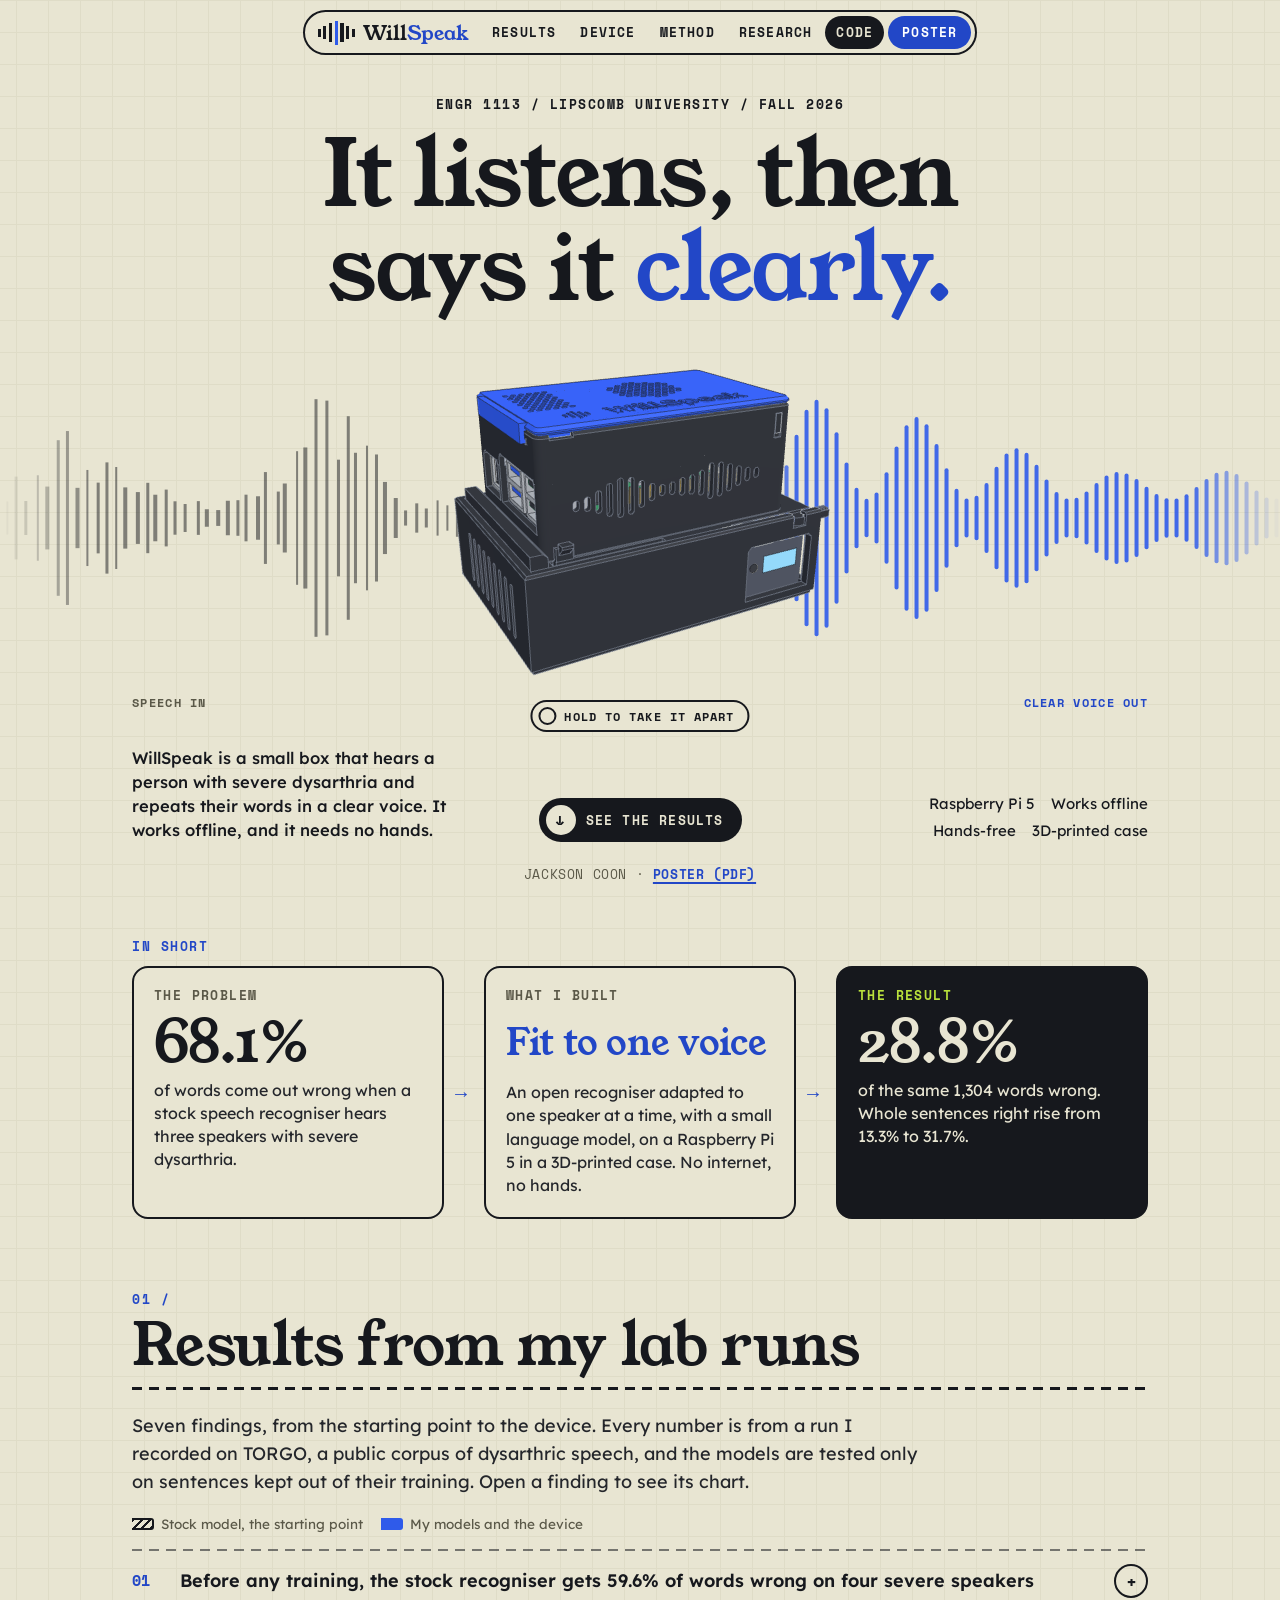
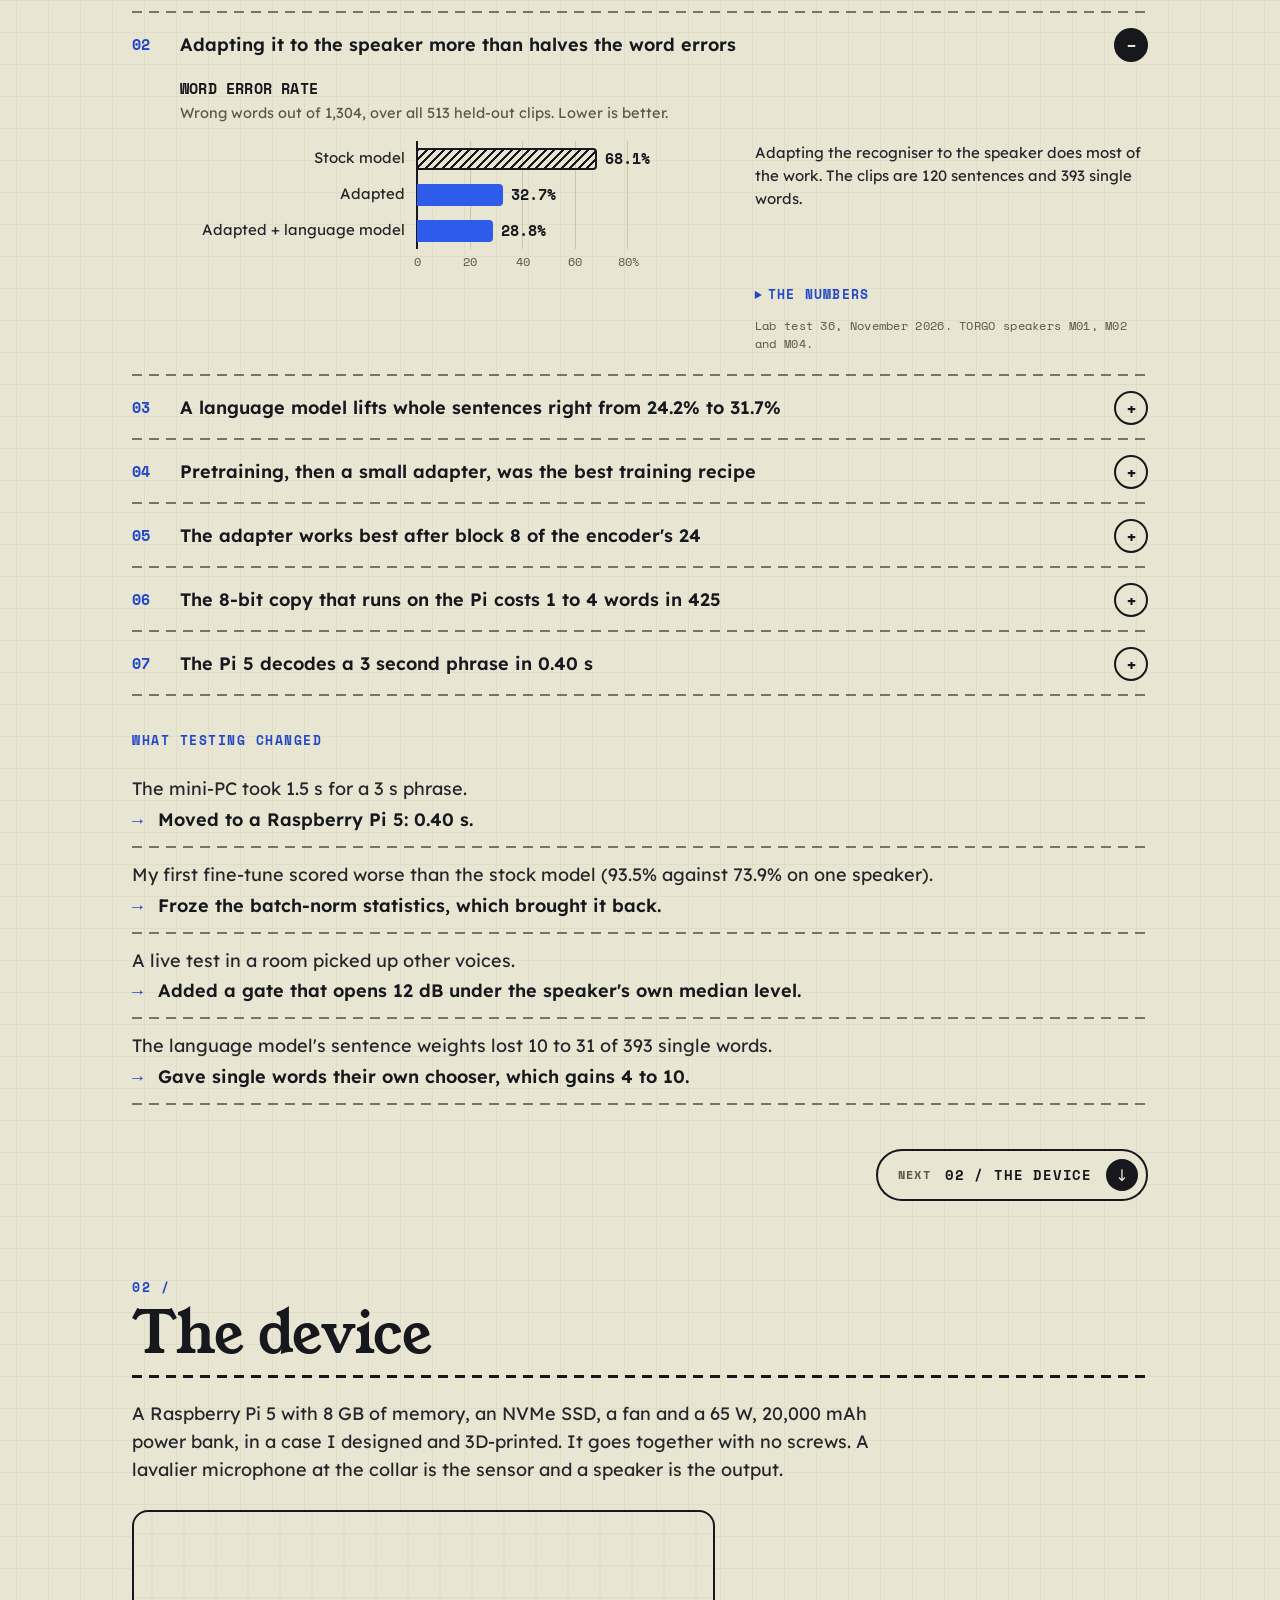
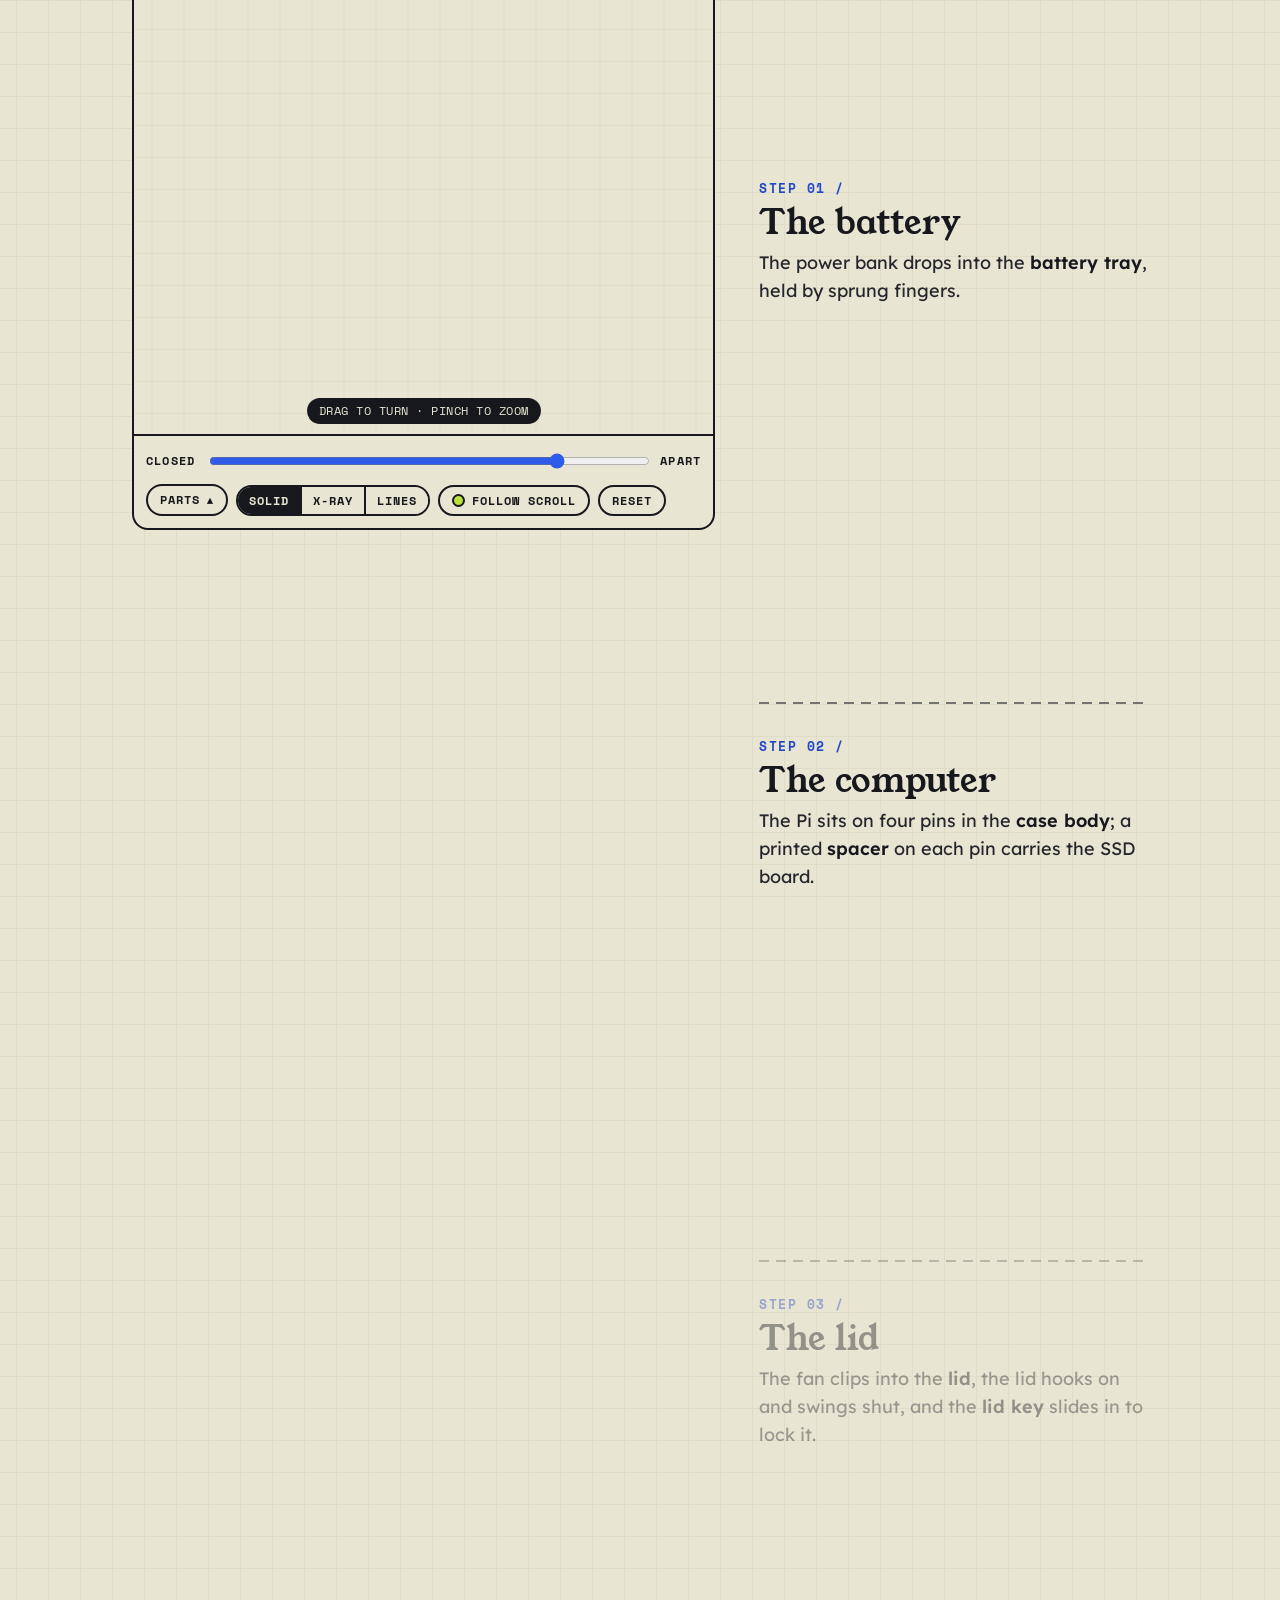
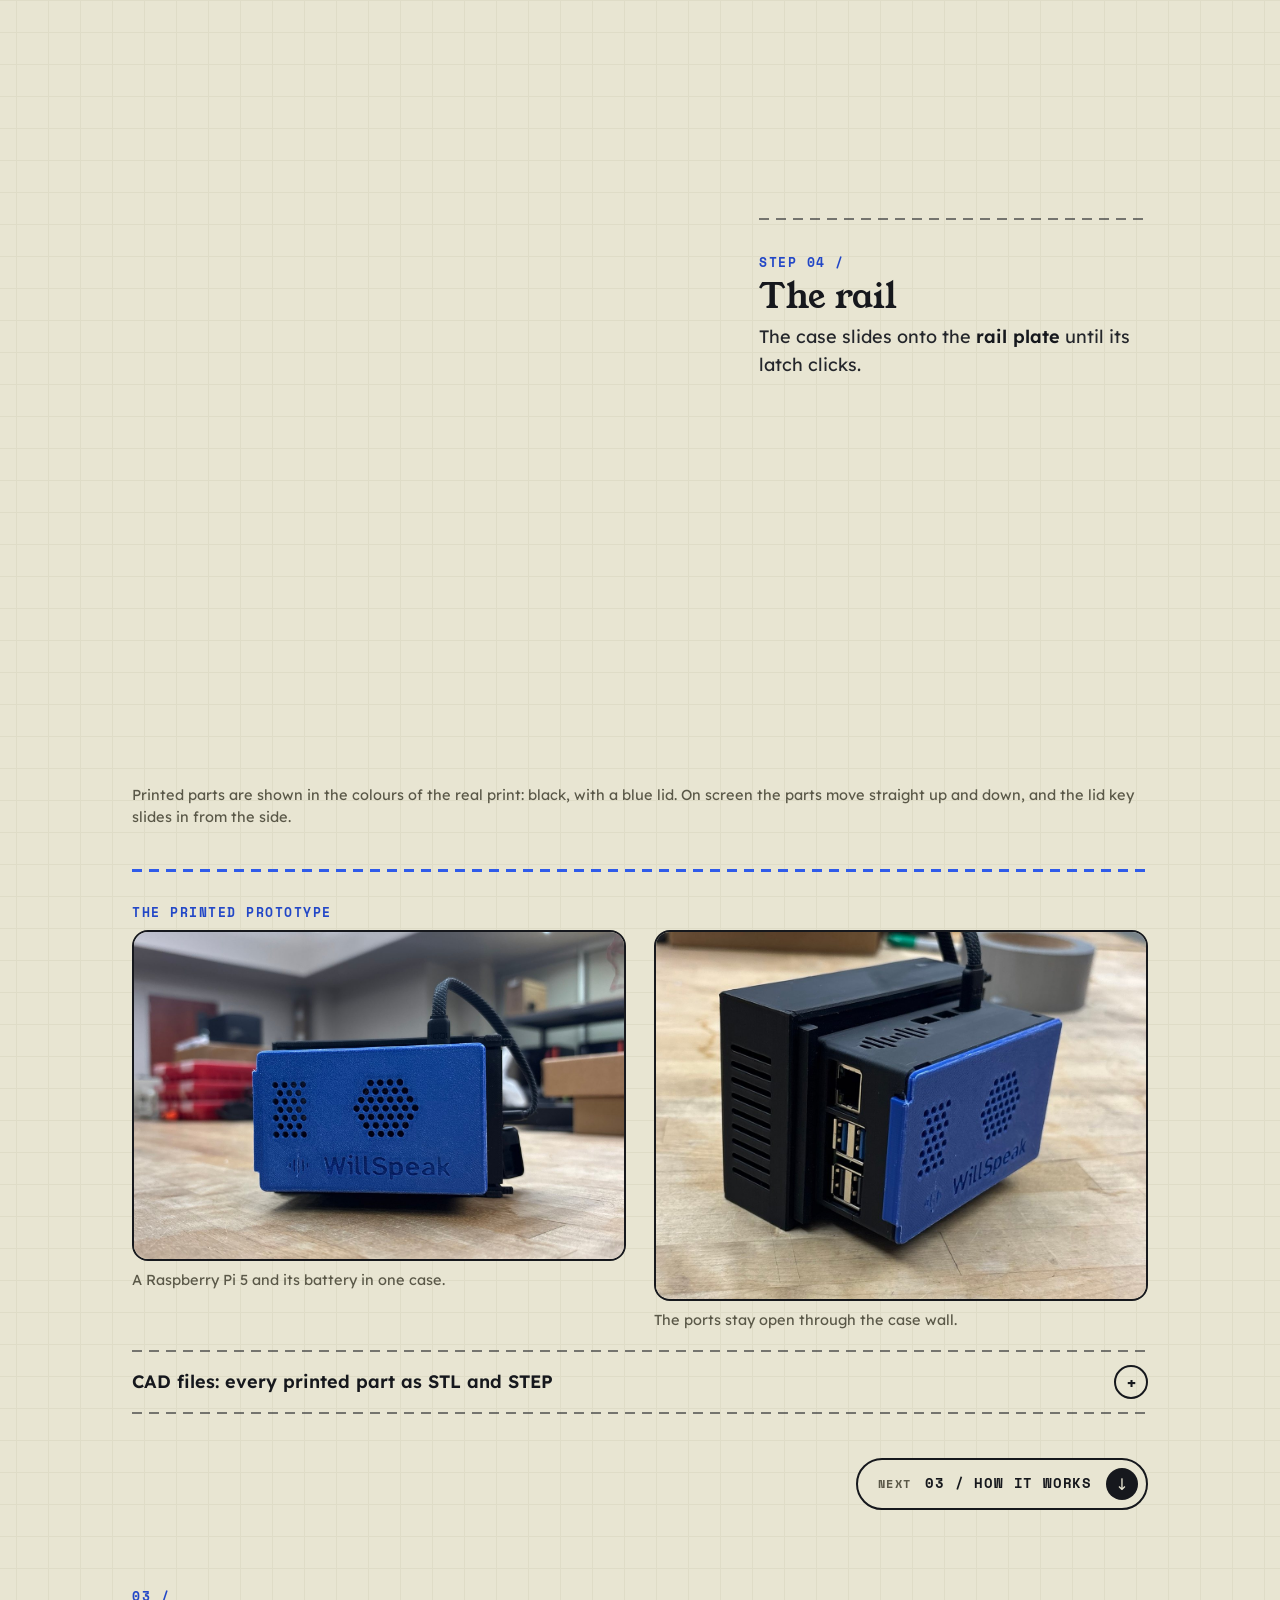
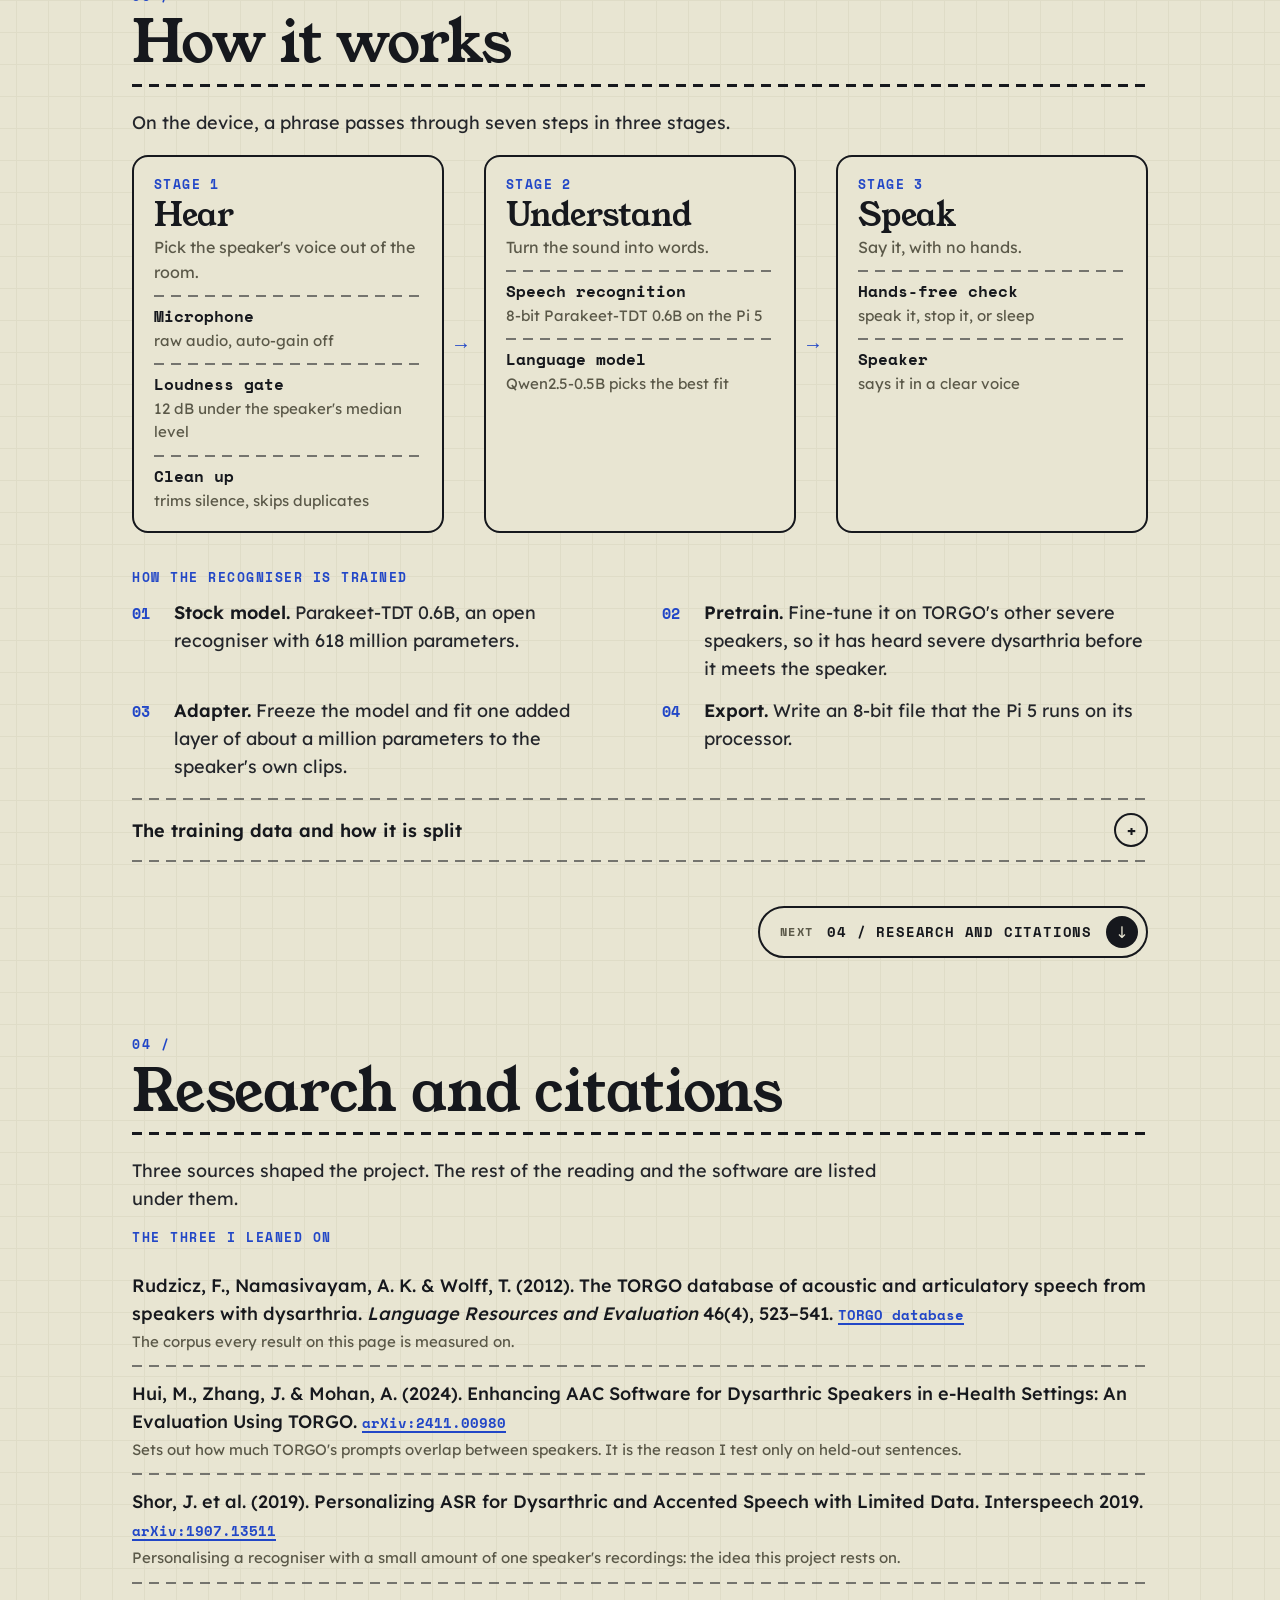
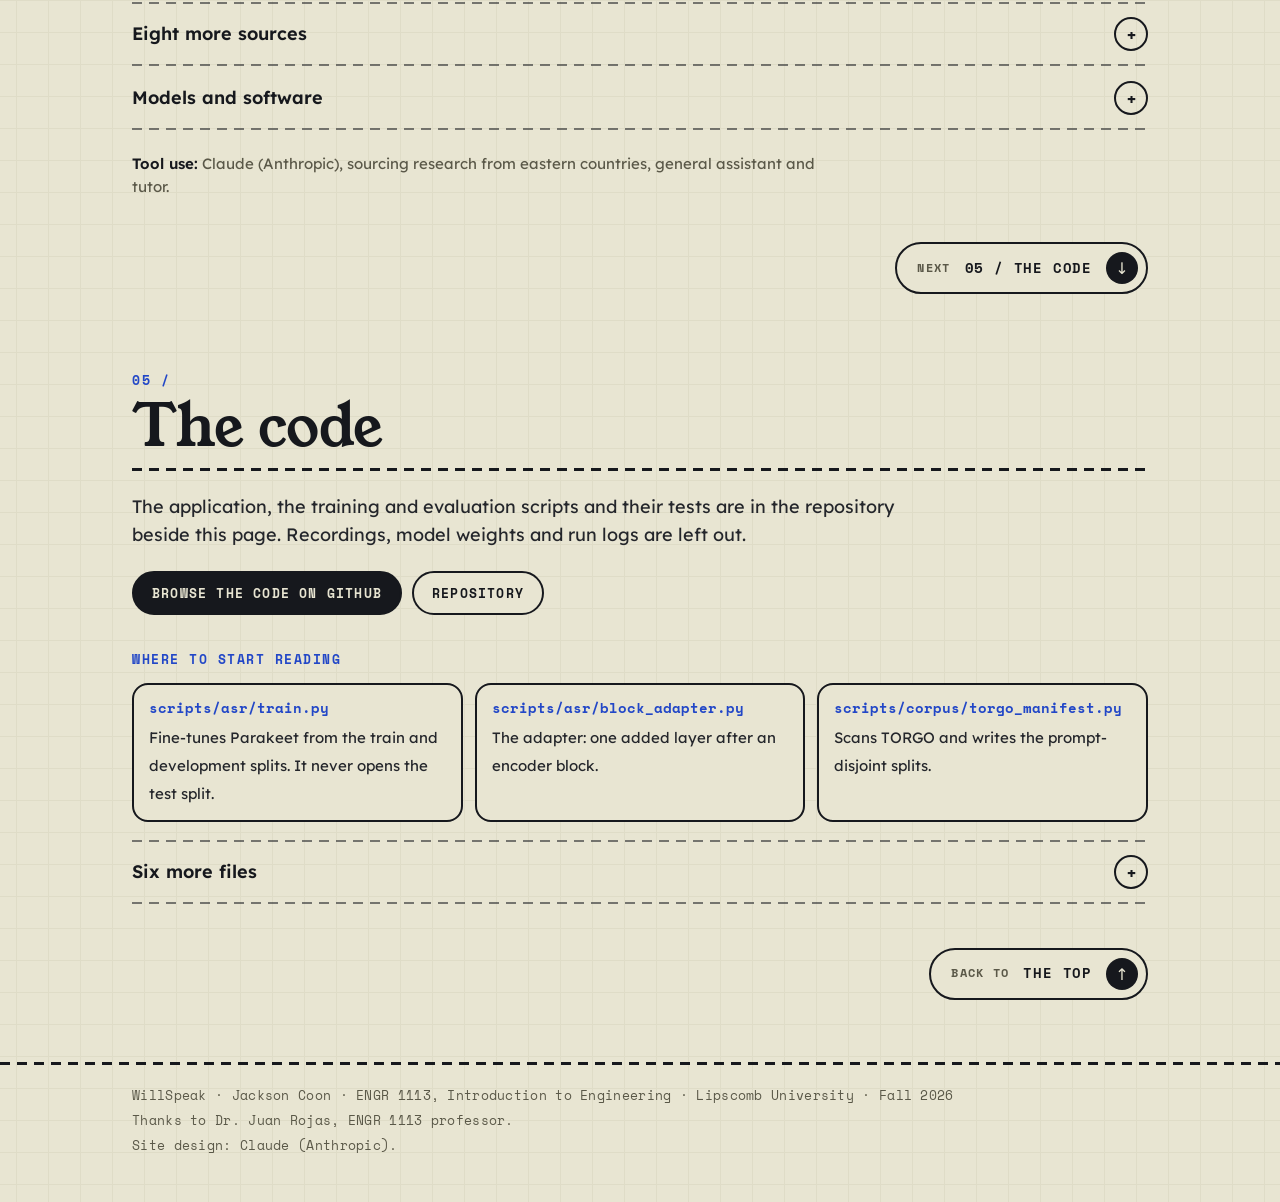
==== commit 3963175d: "Use the real photo of the prototype; fix the site link in the README" ====
--- a/index.html
+++ b/index.html
@@ -293,8 +293,8 @@
     <p class="label">The printed prototype</p>
     <div class="two">
       <figure>
-        <img class="photo dots" src="assets/img/device-dither.png" width="1200" height="800" loading="lazy" alt="A dotted two-colour picture of the WillSpeak prototype on a workbench: a black 3D-printed case with a blue lid that carries the WillSpeak name and two vent patterns.">
-        <figcaption>A Raspberry Pi 5 and its battery in one case. Drawn from my photograph.</figcaption>
+        <img class="photo" src="assets/img/device-front.jpg" width="1500" height="1000" loading="lazy" alt="The WillSpeak prototype on a workbench: a black 3D-printed case with a blue lid that carries the WillSpeak name and two vent patterns, with a USB-C cable plugged in at the top.">
+        <figcaption>A Raspberry Pi 5 and its battery in one case.</figcaption>
       </figure>
       <figure>
         <img class="photo" src="assets/img/device-ports.jpg" width="1200" height="900" loading="lazy" alt="The prototype from the side: the Pi's Ethernet and USB ports show through the black case, with the blue lid in front and the battery tray behind.">
--- a/assets/site.css
+++ b/assets/site.css
@@ -251,7 +251,6 @@
 .two { display: grid; gap: 28px; grid-template-columns: 1fr; }
 .two figure { margin: 0; }
 .photo { width: 100%; border: 2px solid var(--ink); border-radius: 16px; }
-.photo.dots { aspect-ratio: 3 / 2; image-rendering: pixelated; }
 
 /* ------------------------------------------------------- the build, in 3D */
 /* the model stays on screen while the steps scroll past it */
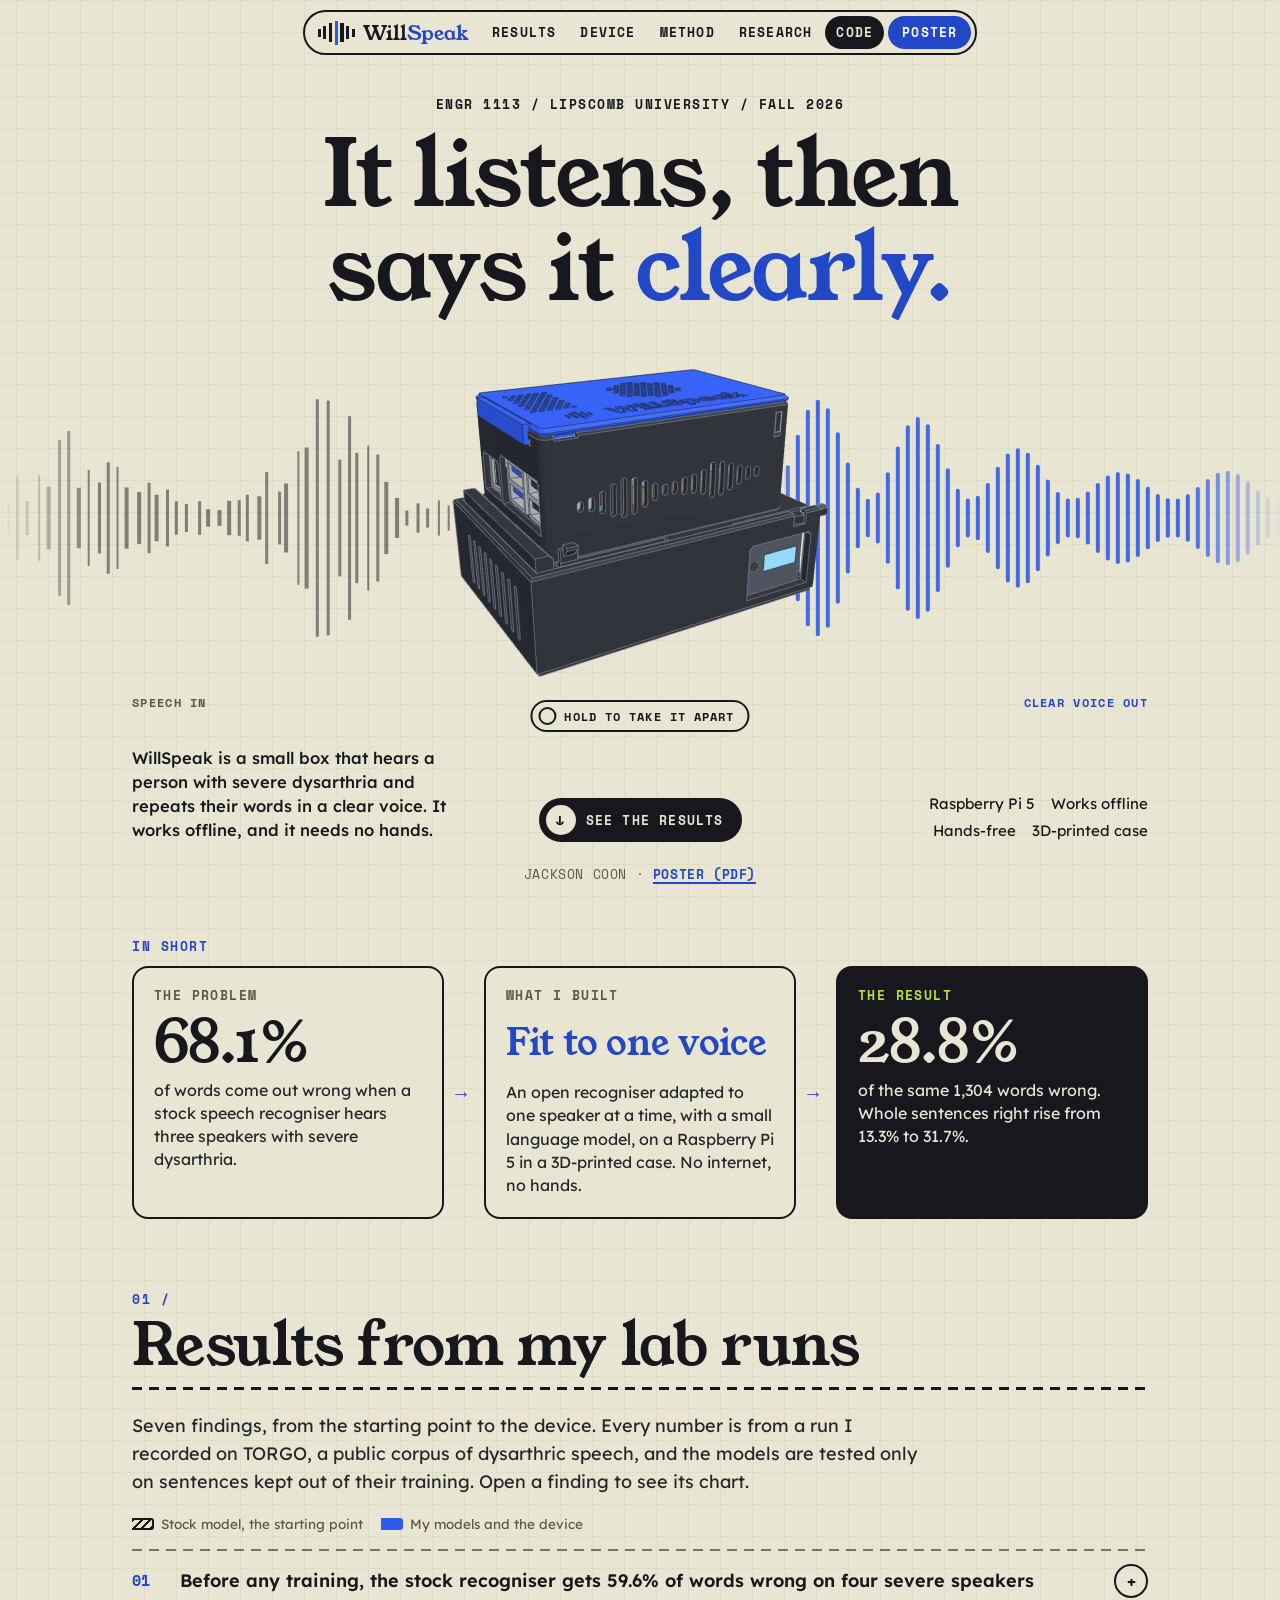
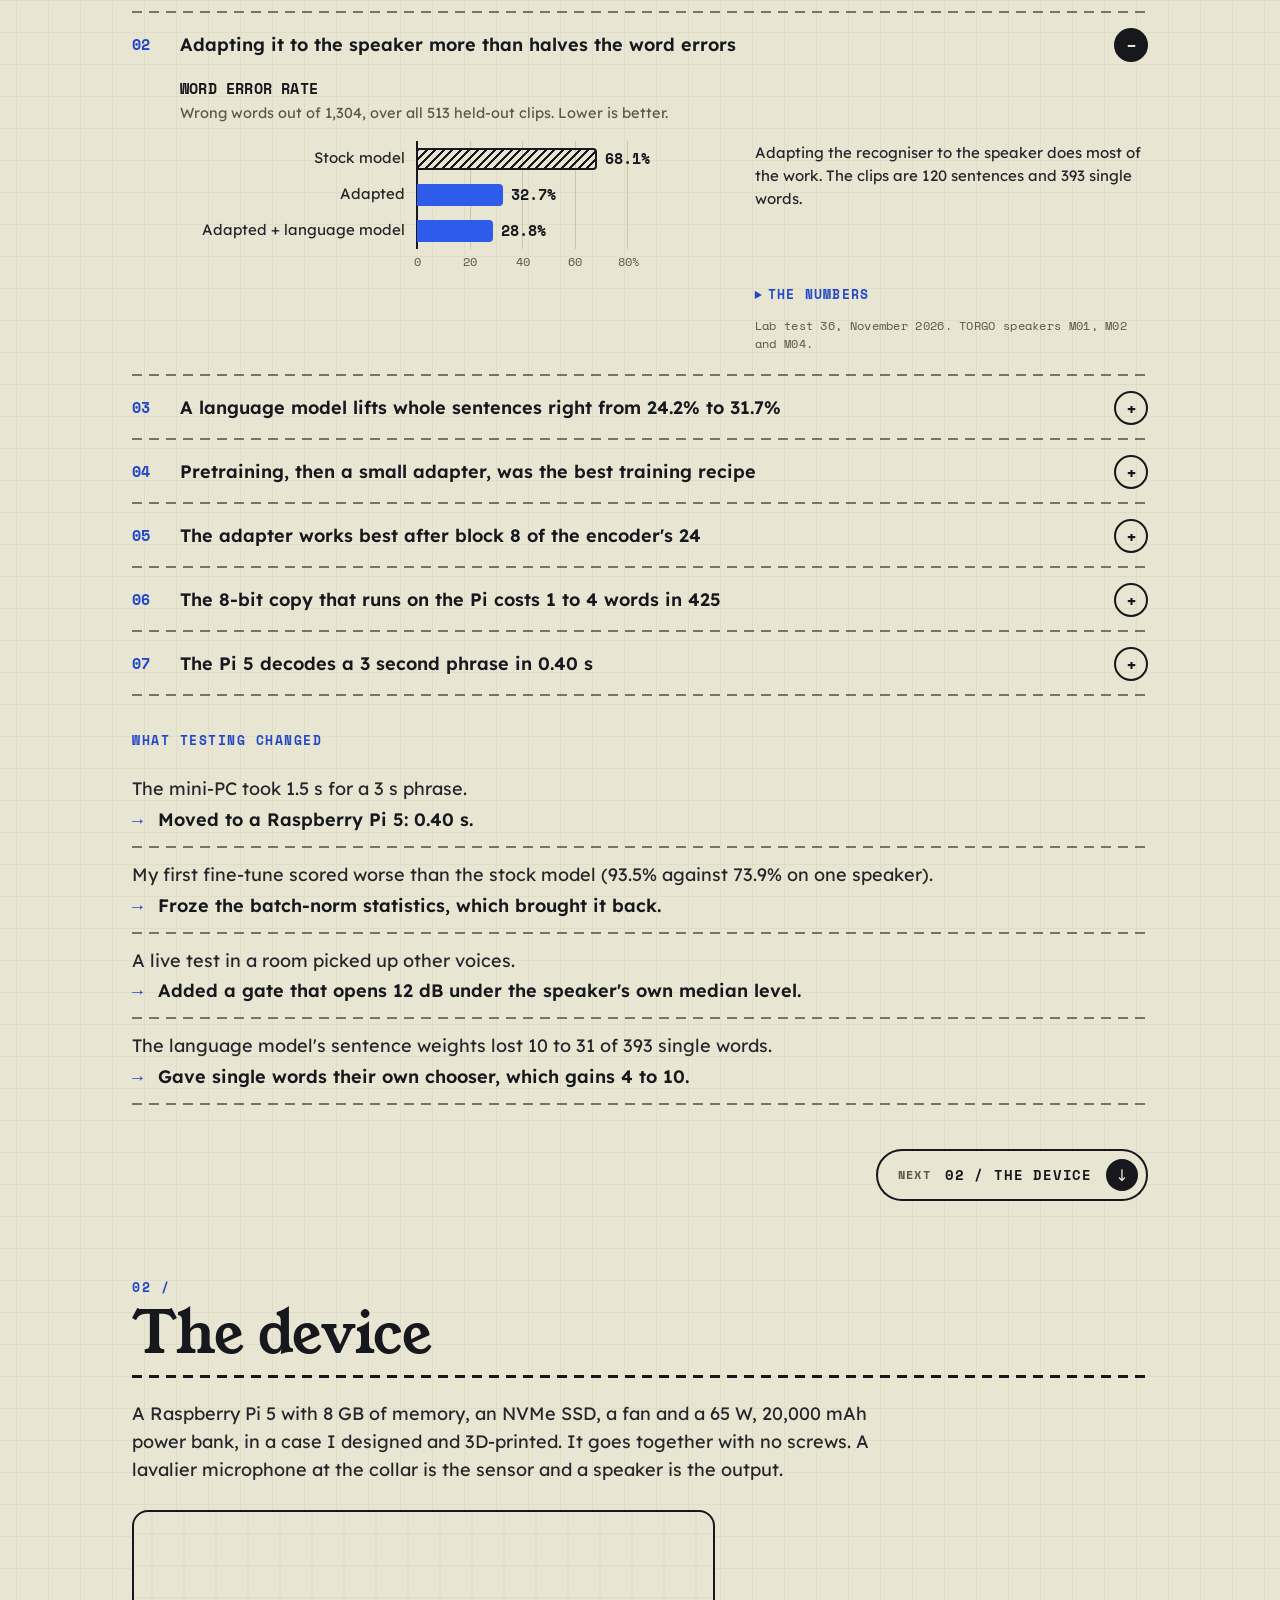
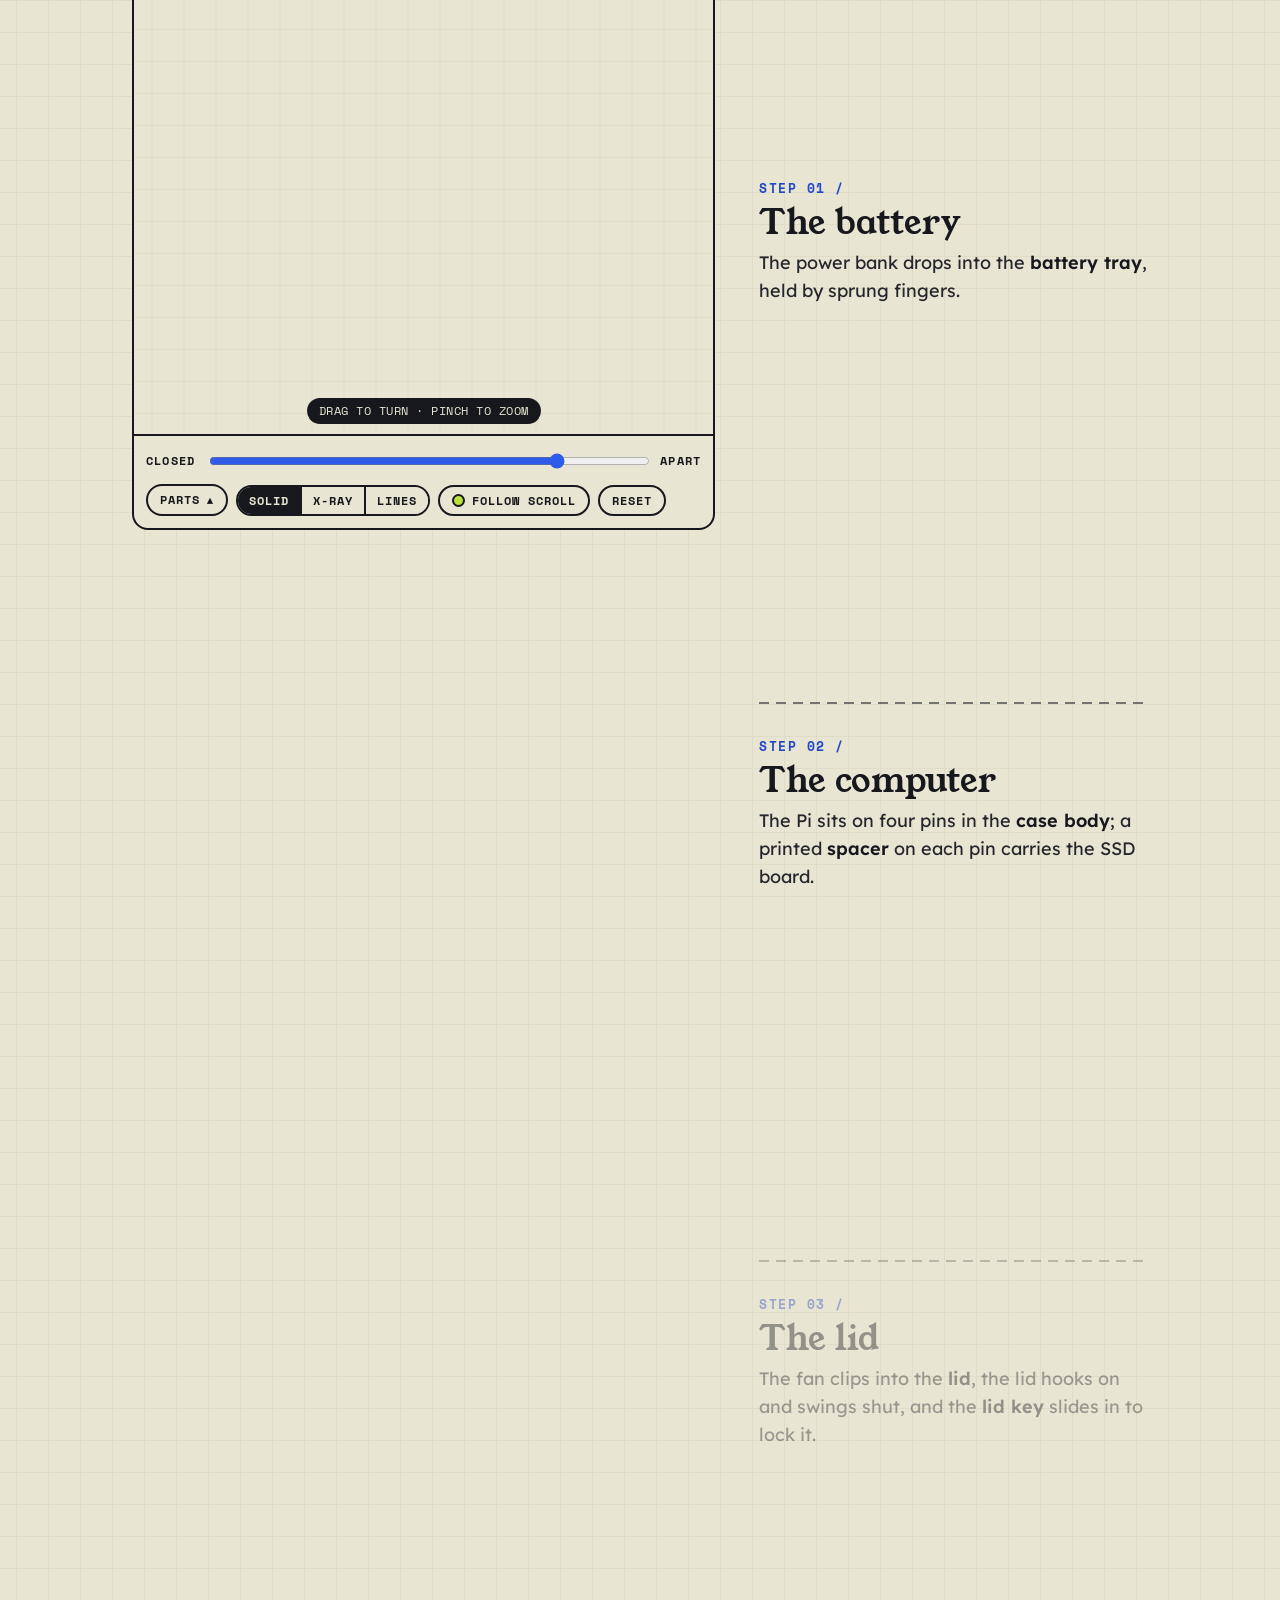
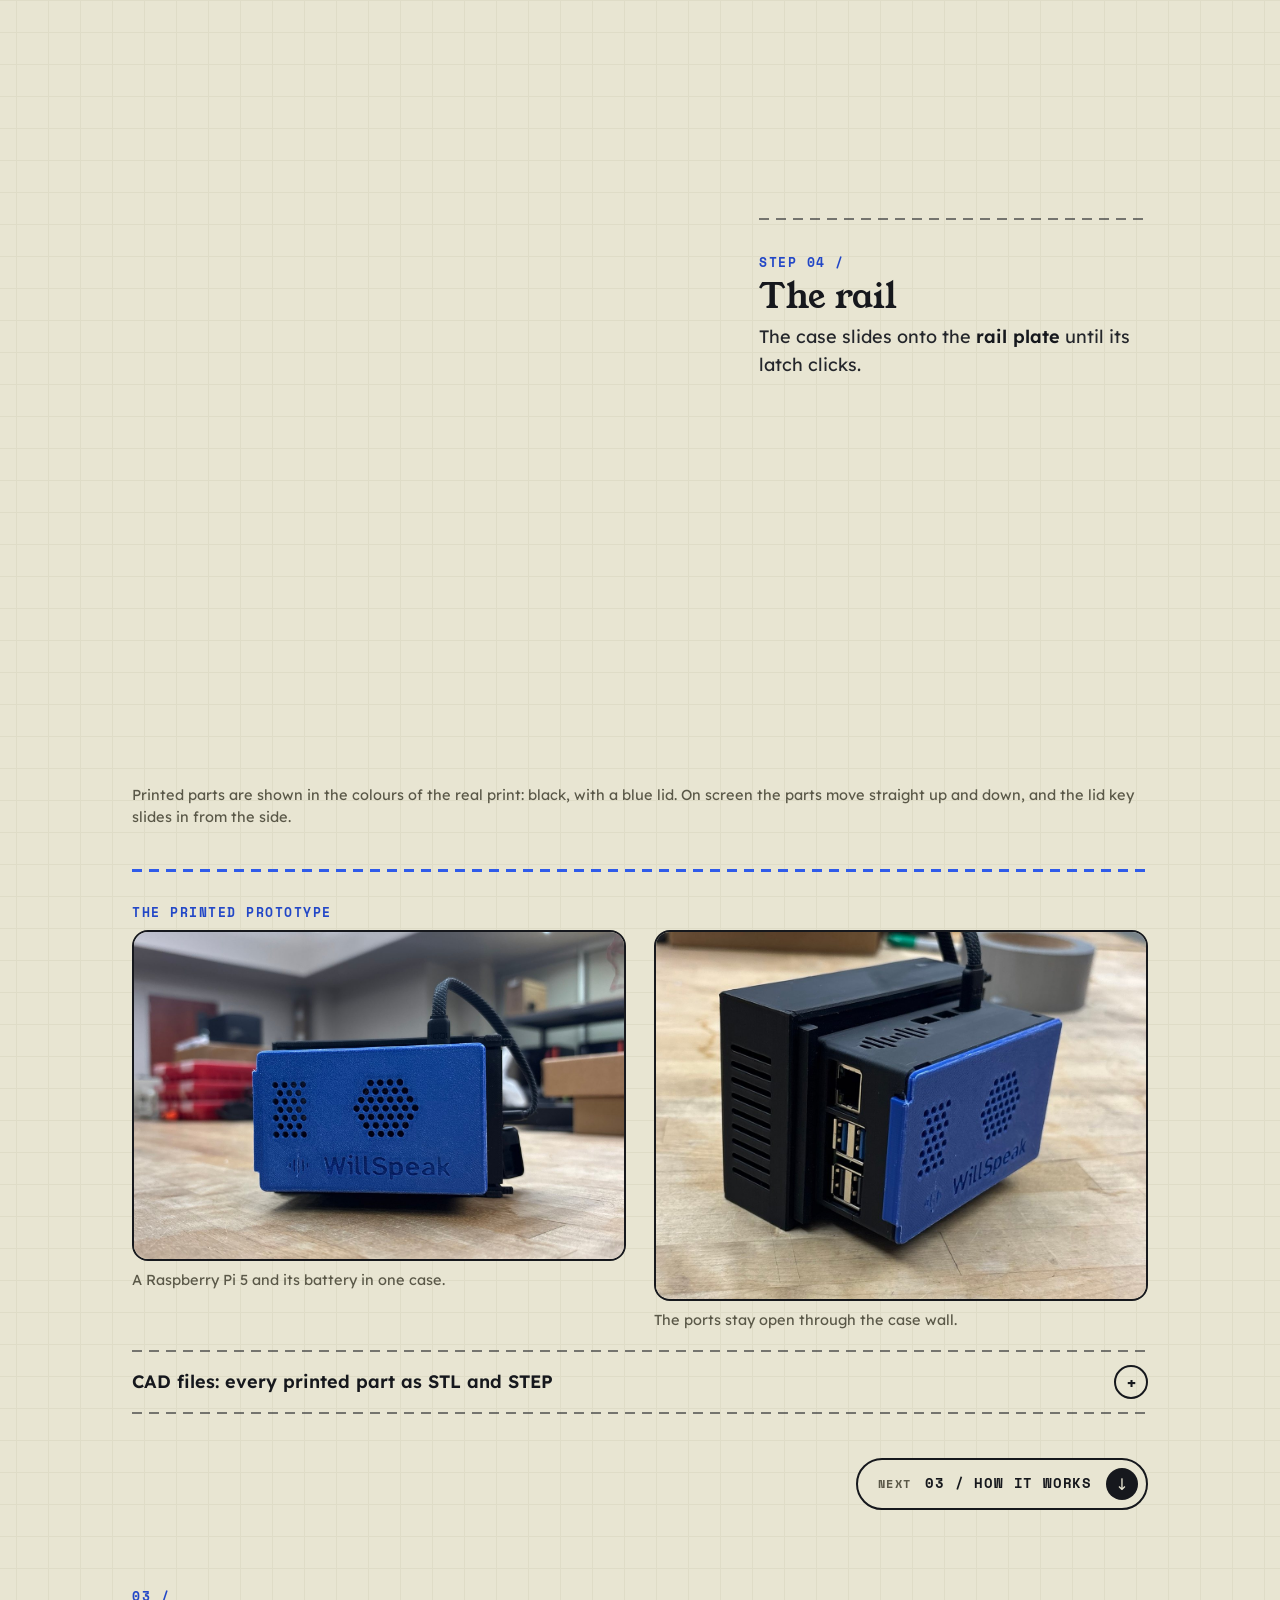
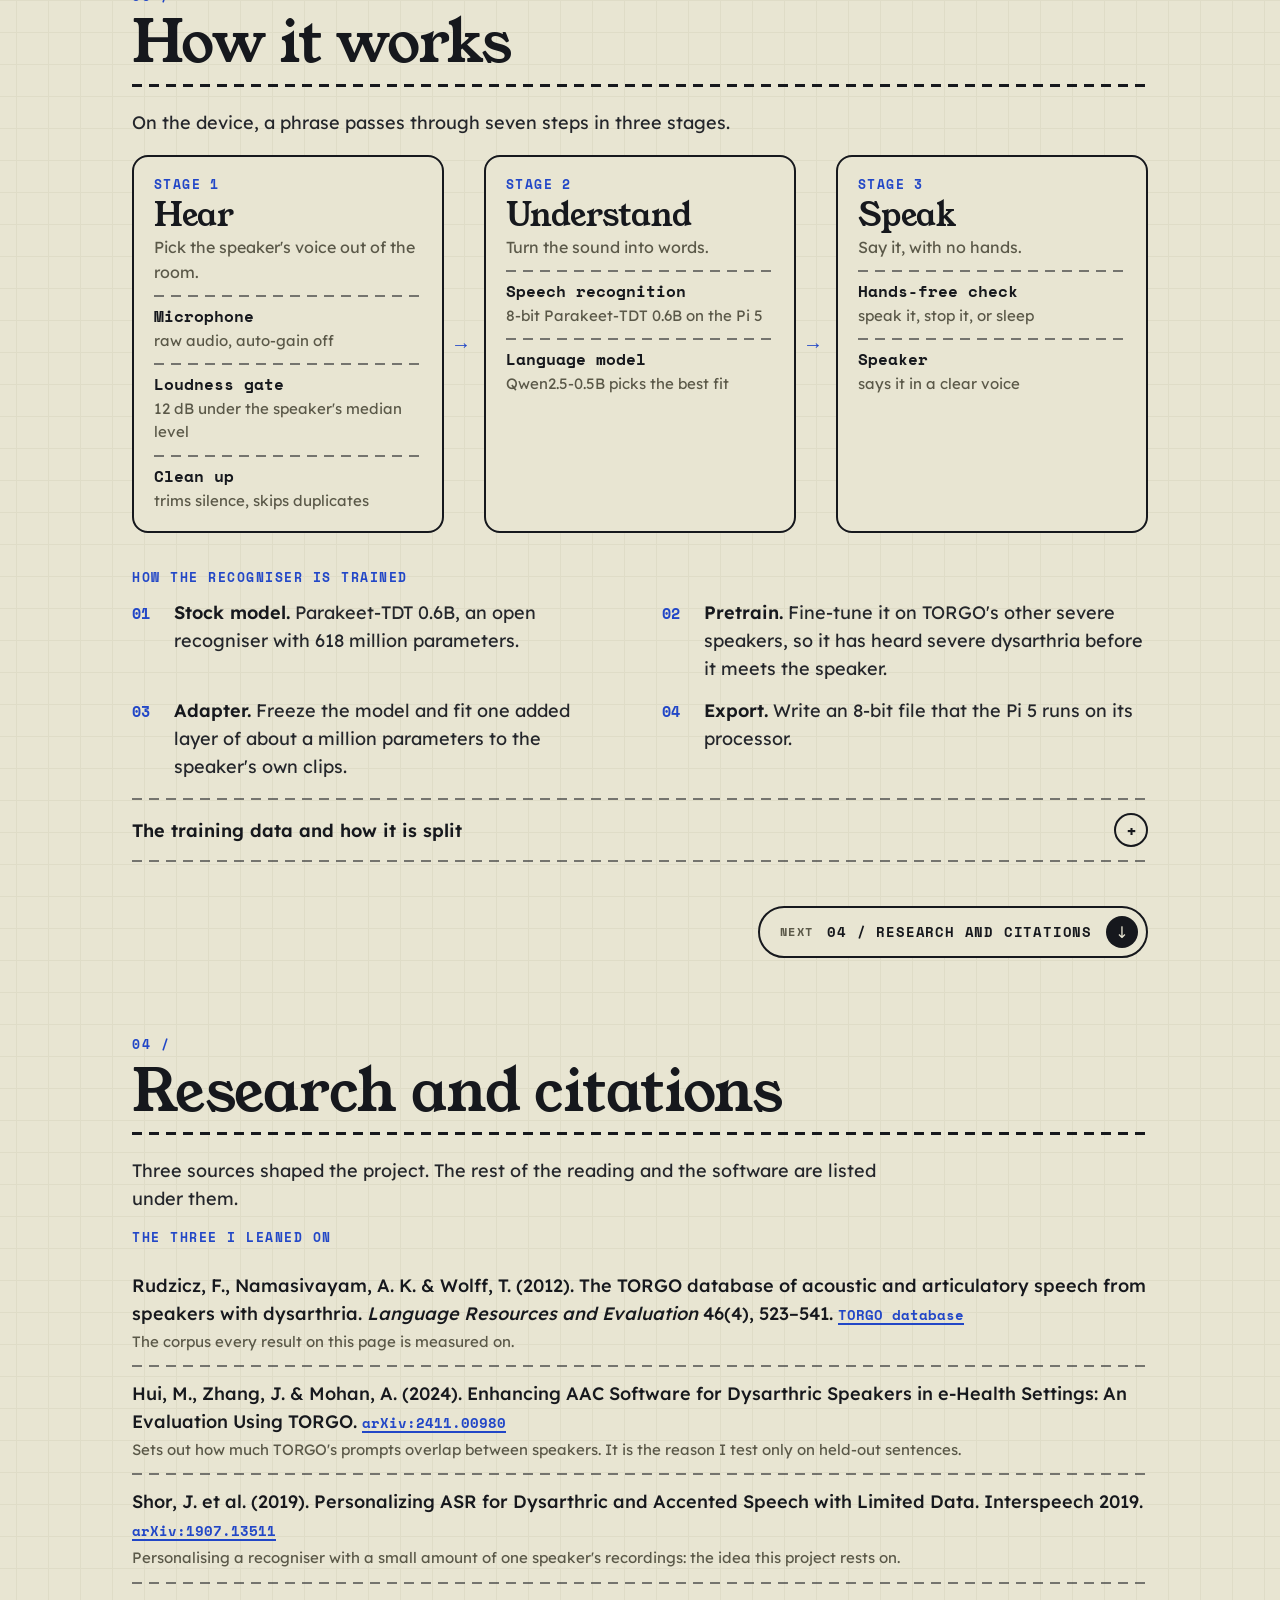
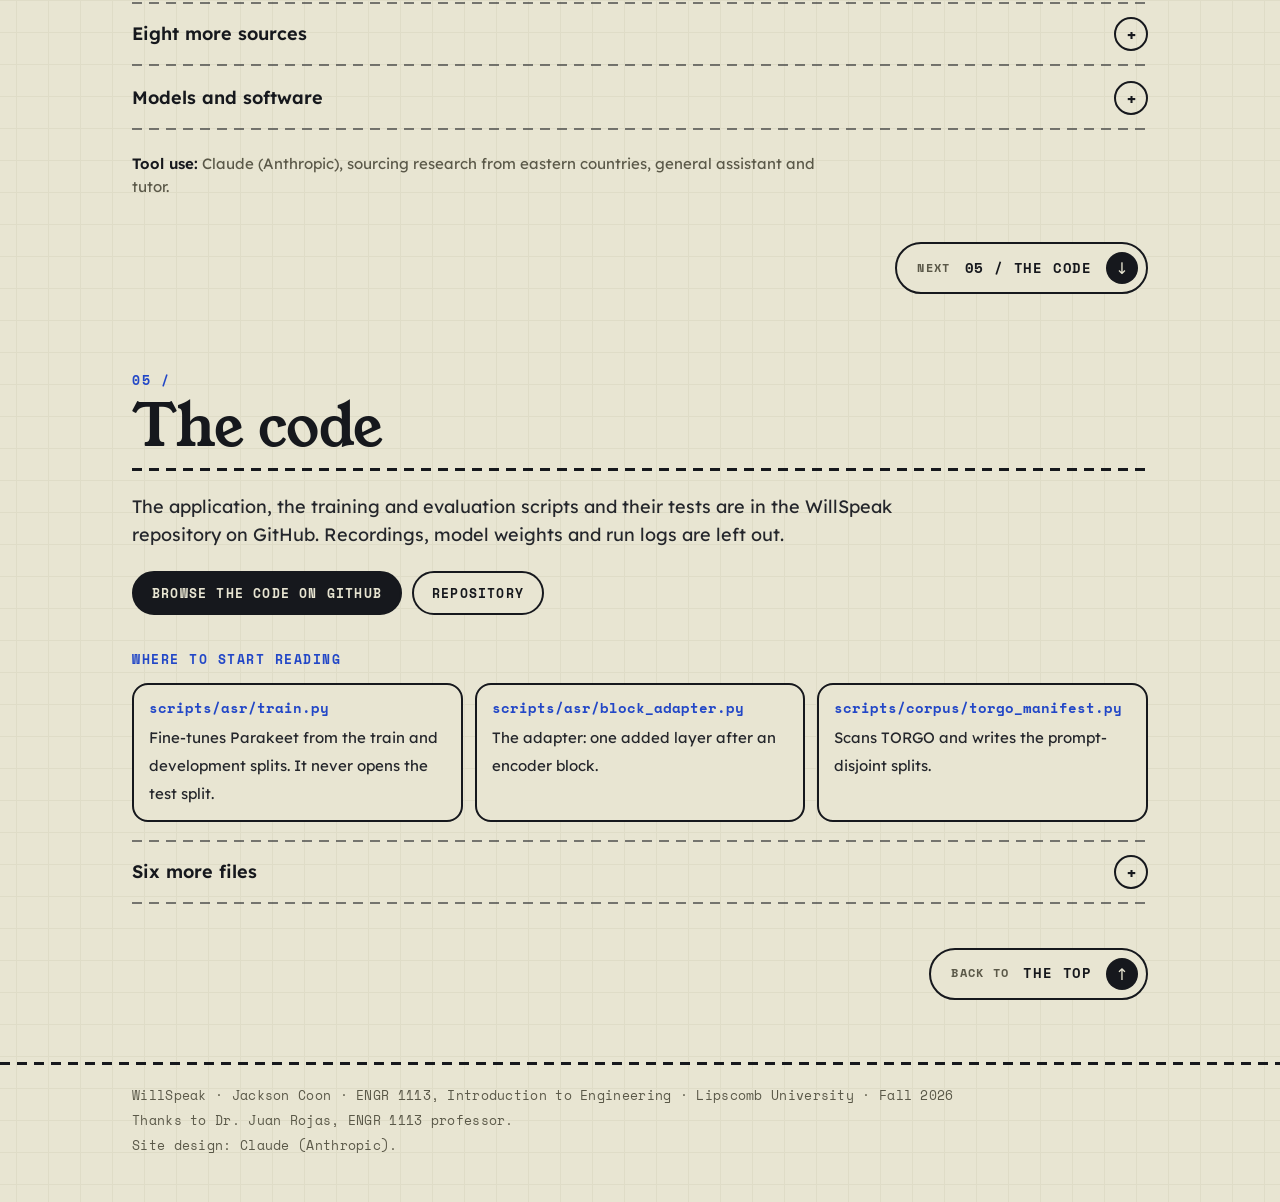
==== commit 9d01c275: "Point the code links at the willspeak repository's app folder" ====
--- a/index.html
+++ b/index.html
@@ -428,27 +428,27 @@
 <section id="code">
   <div class="wrap">
     <div class="sect-head"><span class="n">05</span><h2>The code</h2></div>
-    <p class="intro">The application, the training and evaluation scripts and their tests are in the repository beside this page. Recordings, model weights and run logs are left out.</p>
+    <p class="intro">The application, the training and evaluation scripts and their tests are in the WillSpeak repository on GitHub. Recordings, model weights and run logs are left out.</p>
     <div class="actions">
-      <a class="btn solid" href="https://github.com/RedNetty/willspeak/tree/main/code" rel="noopener">Browse the code on GitHub</a>
+      <a class="btn solid" href="https://github.com/RedNetty/willspeak/tree/main/app" rel="noopener">Browse the code on GitHub</a>
       <a class="btn" href="https://github.com/RedNetty/willspeak" rel="noopener">Repository</a>
     </div>
     <p class="label gap">Where to start reading</p>
     <ul class="cards">
-      <li><a href="https://github.com/RedNetty/willspeak/blob/main/code/scripts/asr/train.py" rel="noopener"><code>scripts/asr/train.py</code><span>Fine-tunes Parakeet from the train and development splits. It never opens the test split.</span></a></li>
-      <li><a href="https://github.com/RedNetty/willspeak/blob/main/code/scripts/asr/block_adapter.py" rel="noopener"><code>scripts/asr/block_adapter.py</code><span>The adapter: one added layer after an encoder block.</span></a></li>
-      <li><a href="https://github.com/RedNetty/willspeak/blob/main/code/scripts/corpus/torgo_manifest.py" rel="noopener"><code>scripts/corpus/torgo_manifest.py</code><span>Scans TORGO and writes the prompt-disjoint splits.</span></a></li>
+      <li><a href="https://github.com/RedNetty/willspeak/blob/main/app/scripts/asr/train.py" rel="noopener"><code>scripts/asr/train.py</code><span>Fine-tunes Parakeet from the train and development splits. It never opens the test split.</span></a></li>
+      <li><a href="https://github.com/RedNetty/willspeak/blob/main/app/scripts/asr/block_adapter.py" rel="noopener"><code>scripts/asr/block_adapter.py</code><span>The adapter: one added layer after an encoder block.</span></a></li>
+      <li><a href="https://github.com/RedNetty/willspeak/blob/main/app/scripts/corpus/torgo_manifest.py" rel="noopener"><code>scripts/corpus/torgo_manifest.py</code><span>Scans TORGO and writes the prompt-disjoint splits.</span></a></li>
     </ul>
     <details class="fold lone">
       <summary><span class="t">Six more files</span></summary>
       <div class="fold-body">
         <ul class="cards">
-          <li><a href="https://github.com/RedNetty/willspeak/blob/main/code/scripts/asr/lm_rescore.py" rel="noopener"><code>scripts/asr/lm_rescore.py</code><span>Chooses among a clip's candidate sentences with the language model.</span></a></li>
-          <li><a href="https://github.com/RedNetty/willspeak/blob/main/code/scripts/asr/ci.py" rel="noopener"><code>scripts/asr/ci.py</code><span>Paired bootstrap intervals for the word error rates.</span></a></li>
-          <li><a href="https://github.com/RedNetty/willspeak/blob/main/code/scripts/asr/export.py" rel="noopener"><code>scripts/asr/export.py</code><span>Exports a trained model to the files the Pi runs.</span></a></li>
-          <li><a href="https://github.com/RedNetty/willspeak/blob/main/code/src/willspeak/handsfree.py" rel="noopener"><code>src/willspeak/handsfree.py</code><span>The hands-free rules: speak, stop, sleep and wake.</span></a></li>
-          <li><a href="https://github.com/RedNetty/willspeak/blob/main/code/src/willspeak/server.py" rel="noopener"><code>src/willspeak/server.py</code><span>The server that records, transcribes and replies on the device.</span></a></li>
-          <li><a href="https://github.com/RedNetty/willspeak/tree/main/code/tests" rel="noopener"><code>tests/</code><span>Unit and integration tests for the code above.</span></a></li>
+          <li><a href="https://github.com/RedNetty/willspeak/blob/main/app/scripts/asr/lm_report.py" rel="noopener"><code>scripts/asr/lm_report.py</code><span>Chooses among a clip's candidate sentences with the language model.</span></a></li>
+          <li><a href="https://github.com/RedNetty/willspeak/blob/main/app/scripts/asr/ci.py" rel="noopener"><code>scripts/asr/ci.py</code><span>Paired bootstrap intervals for the word error rates.</span></a></li>
+          <li><a href="https://github.com/RedNetty/willspeak/blob/main/app/scripts/asr/export.py" rel="noopener"><code>scripts/asr/export.py</code><span>Exports a trained model to the files the Pi runs.</span></a></li>
+          <li><a href="https://github.com/RedNetty/willspeak/blob/main/app/src/willspeak/handsfree.py" rel="noopener"><code>src/willspeak/handsfree.py</code><span>The hands-free rules: speak, stop, sleep and wake.</span></a></li>
+          <li><a href="https://github.com/RedNetty/willspeak/blob/main/app/src/willspeak/server.py" rel="noopener"><code>src/willspeak/server.py</code><span>The server that records, transcribes and replies on the device.</span></a></li>
+          <li><a href="https://github.com/RedNetty/willspeak/tree/main/app/tests" rel="noopener"><code>tests/</code><span>Unit and integration tests for the code above.</span></a></li>
         </ul>
       </div>
     </details>
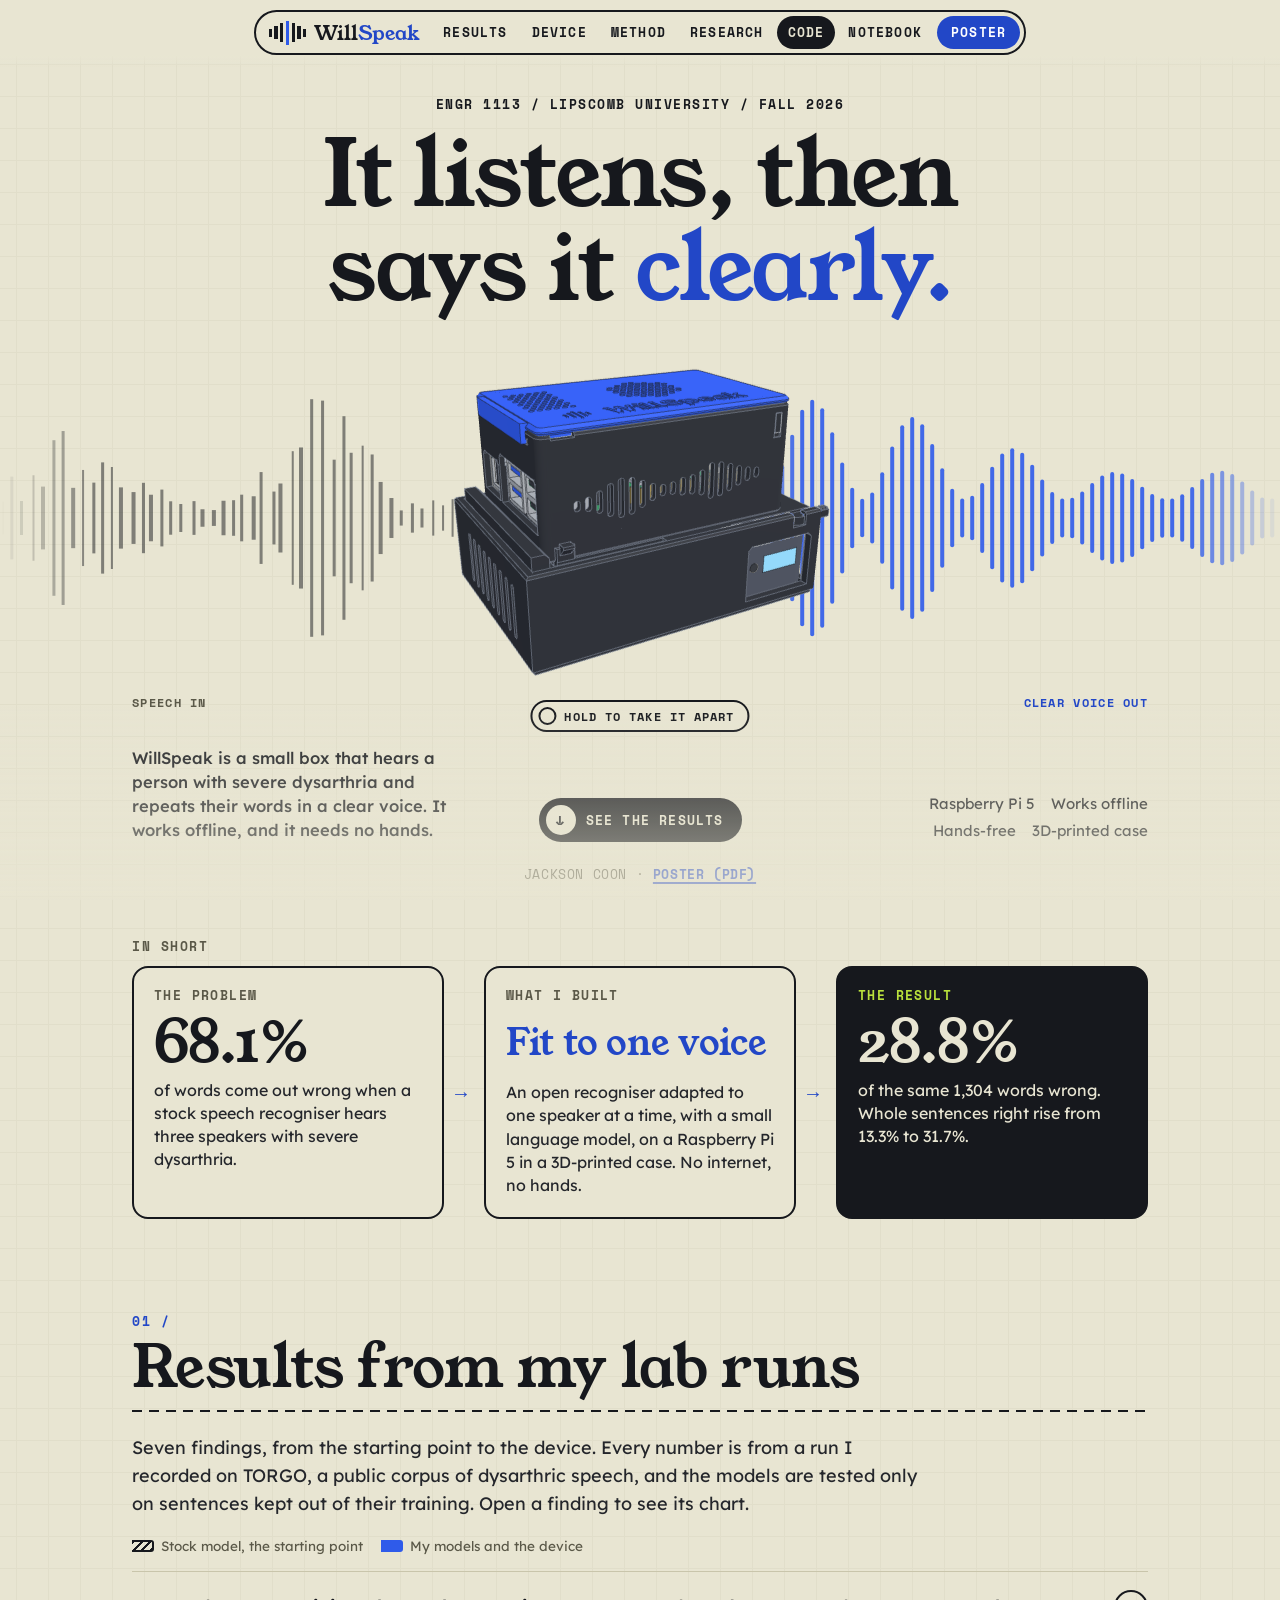
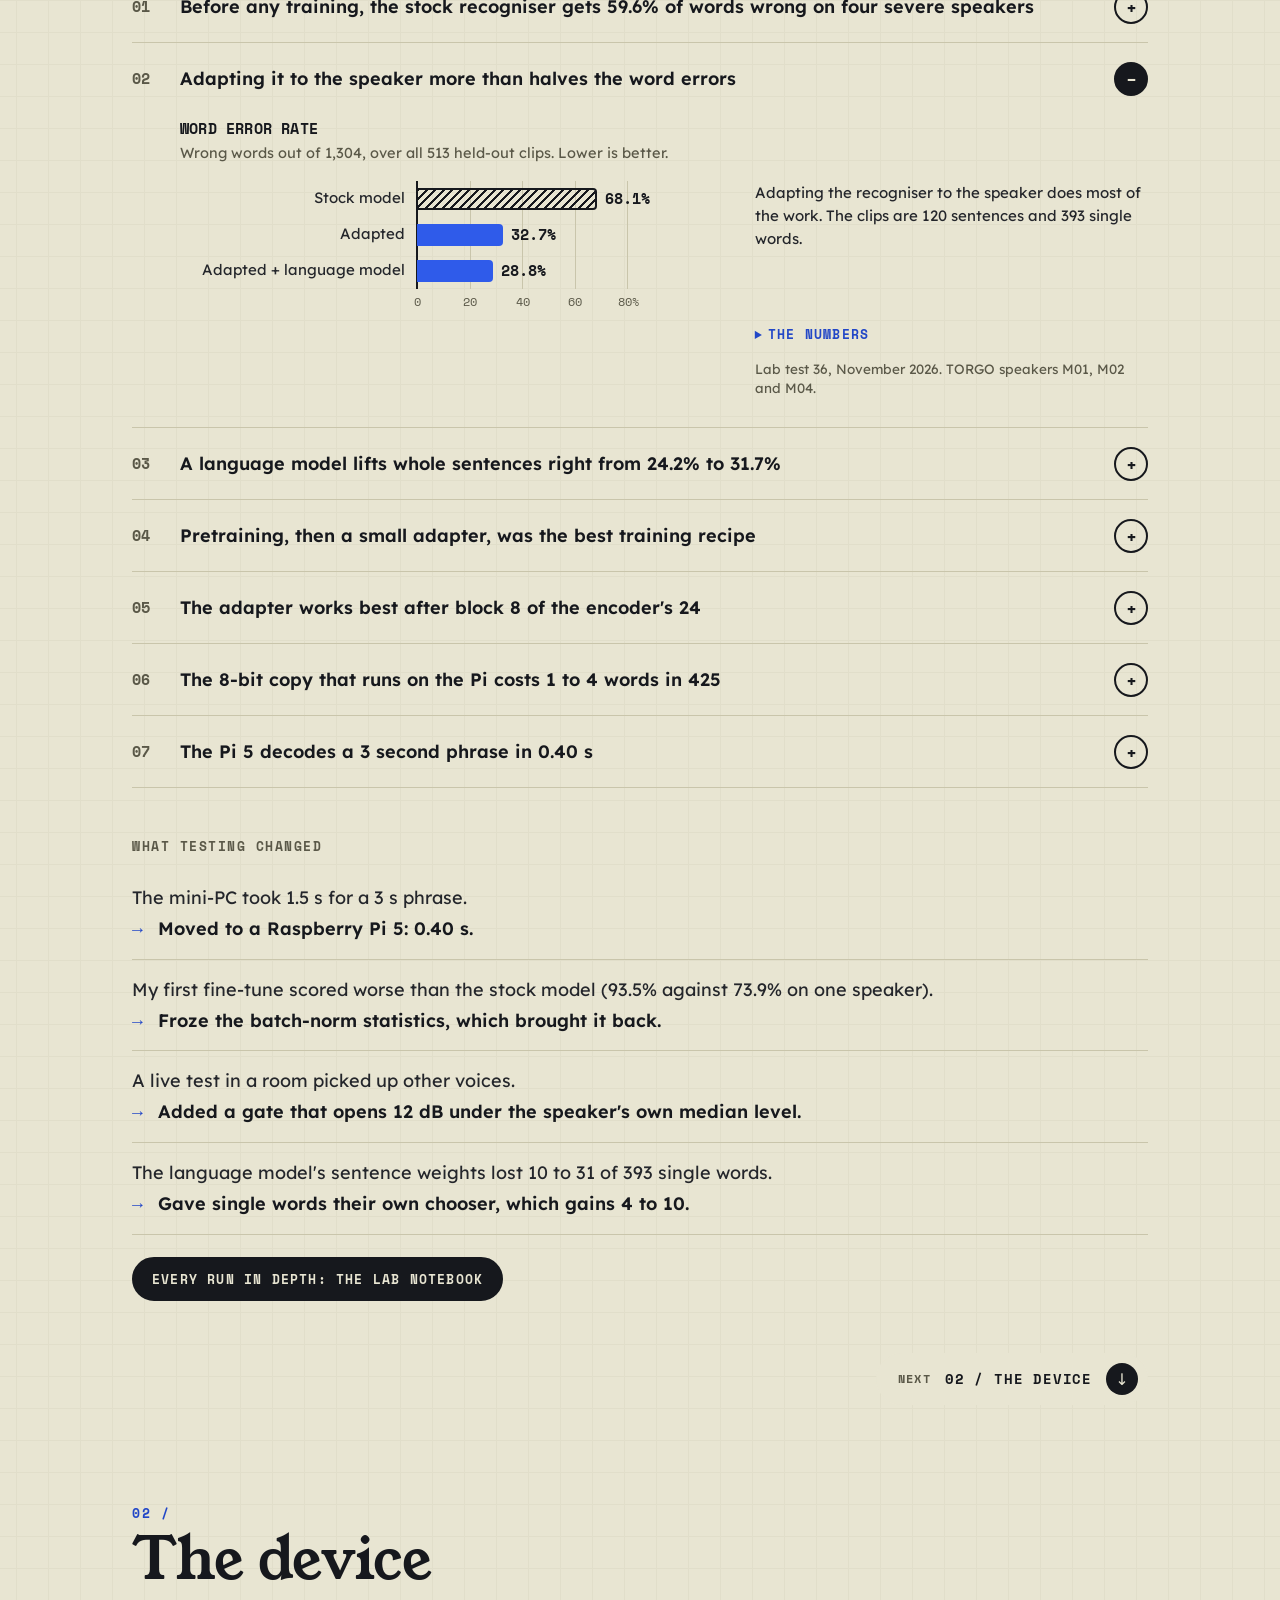
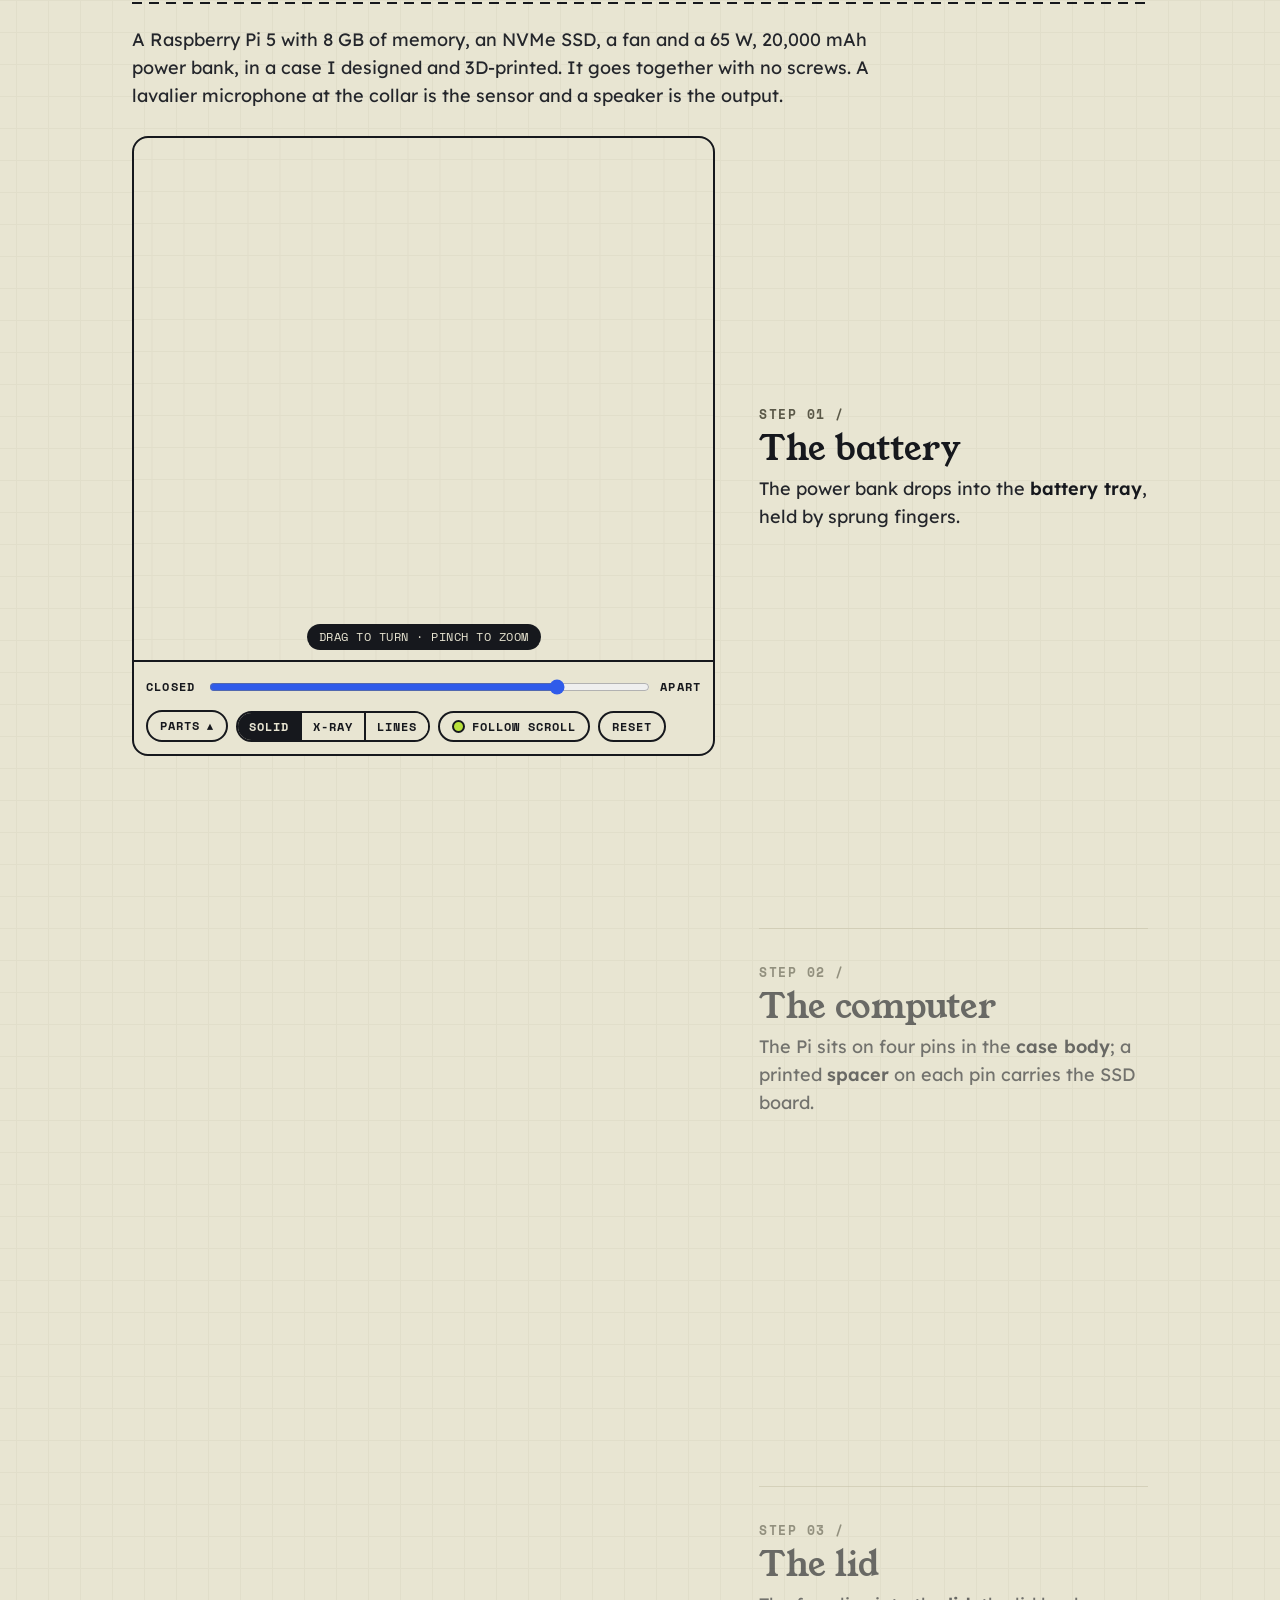
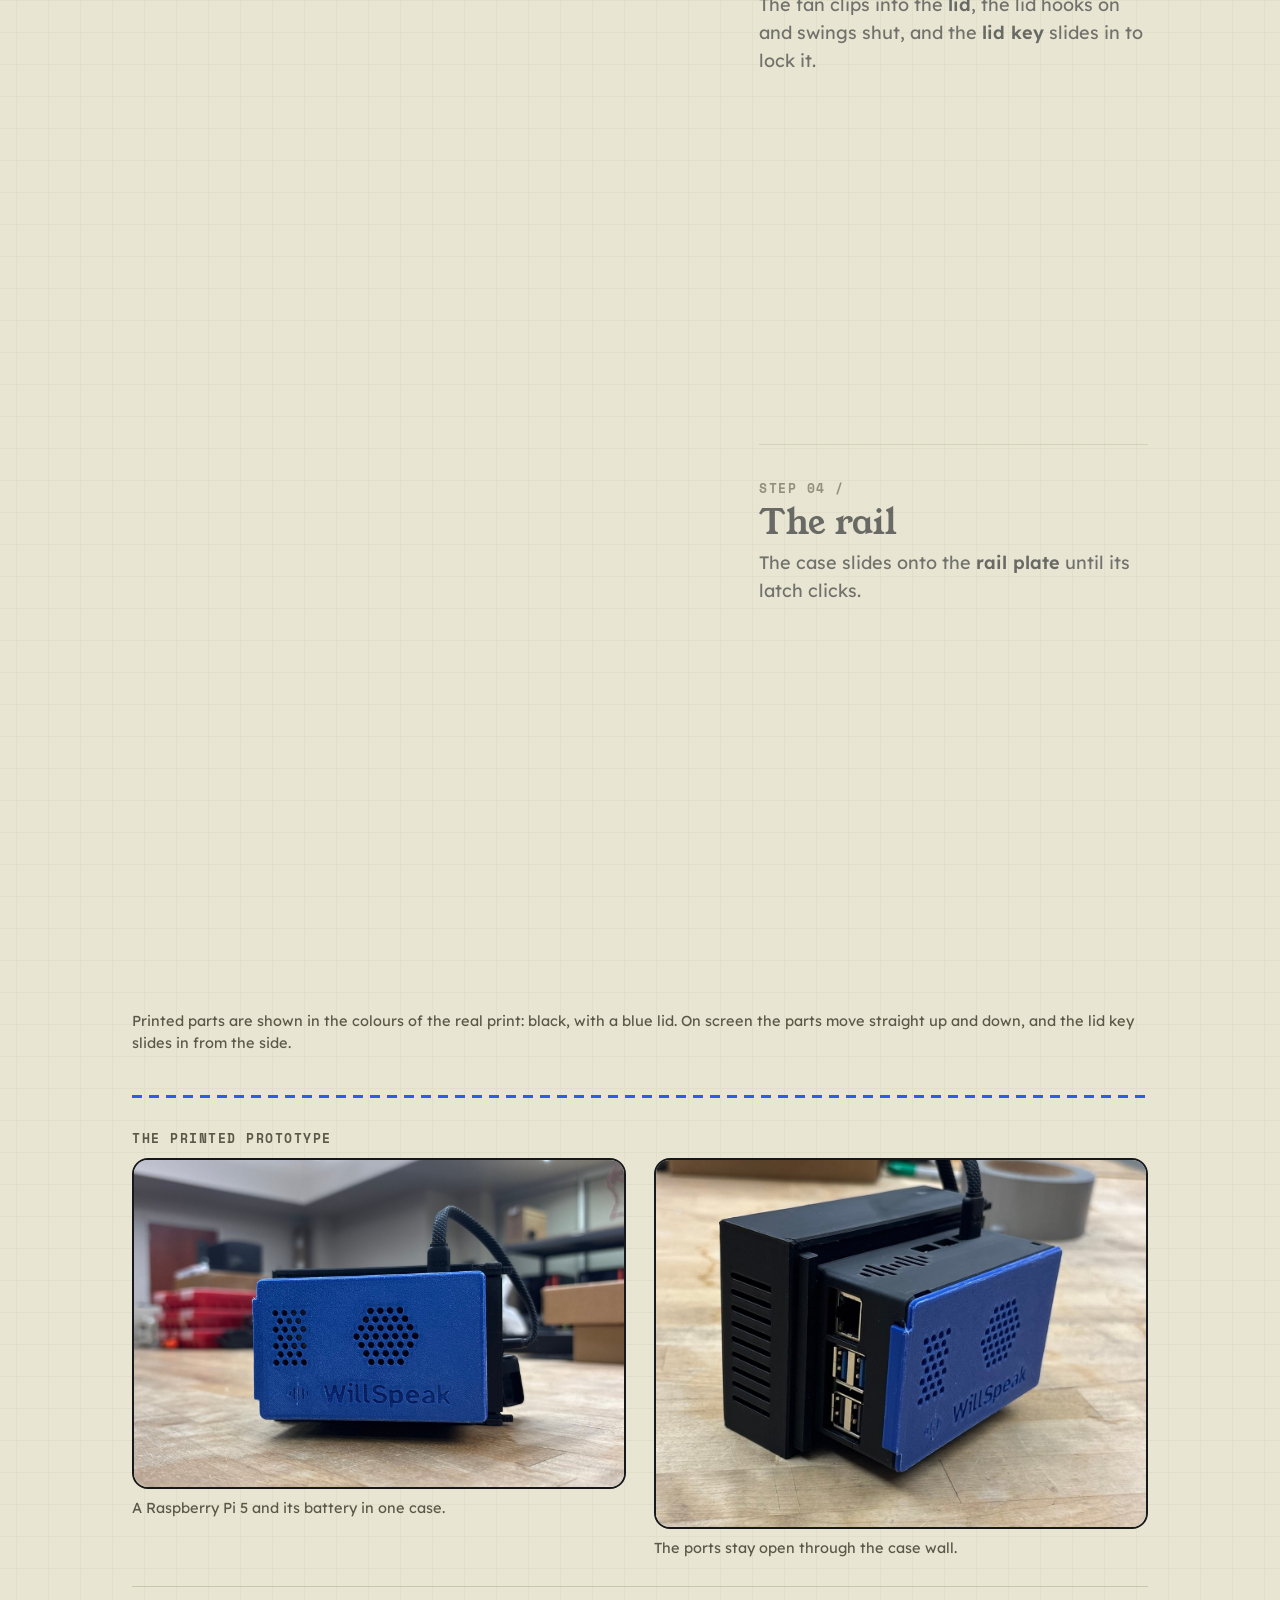
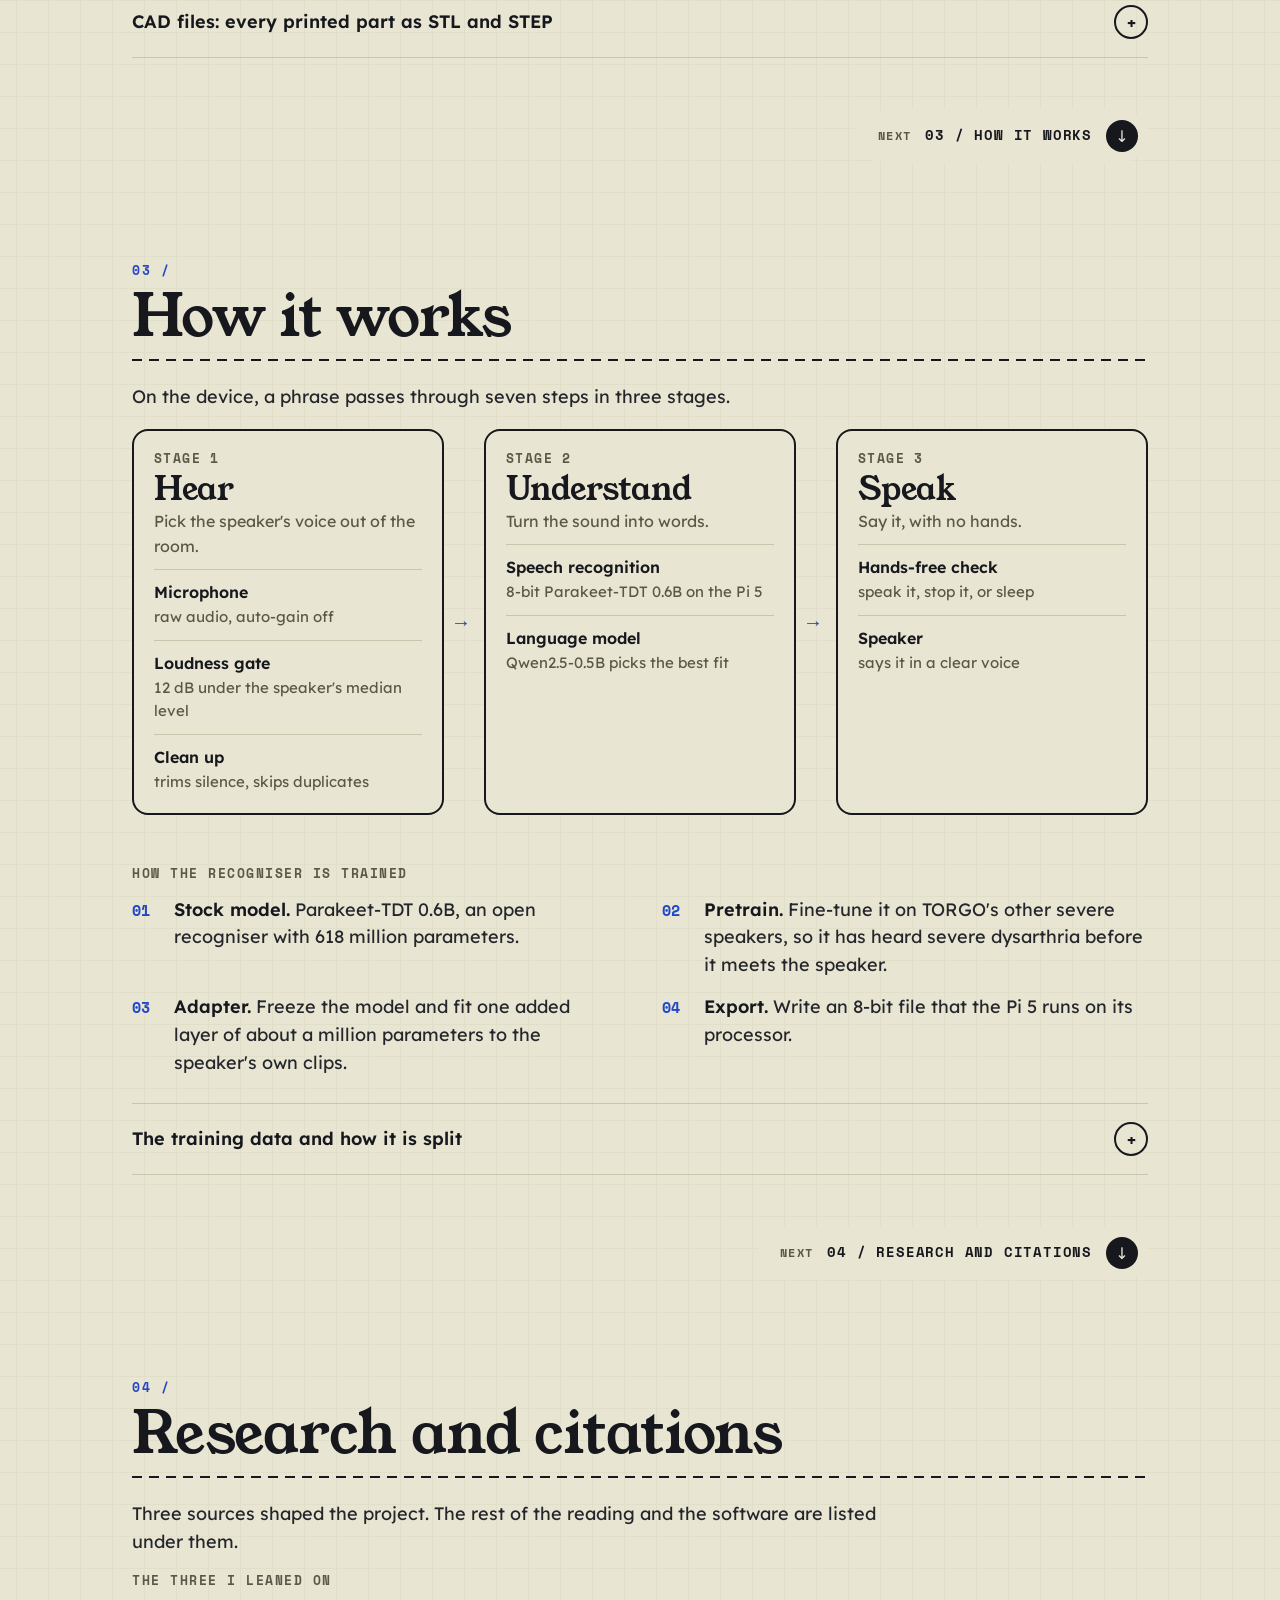
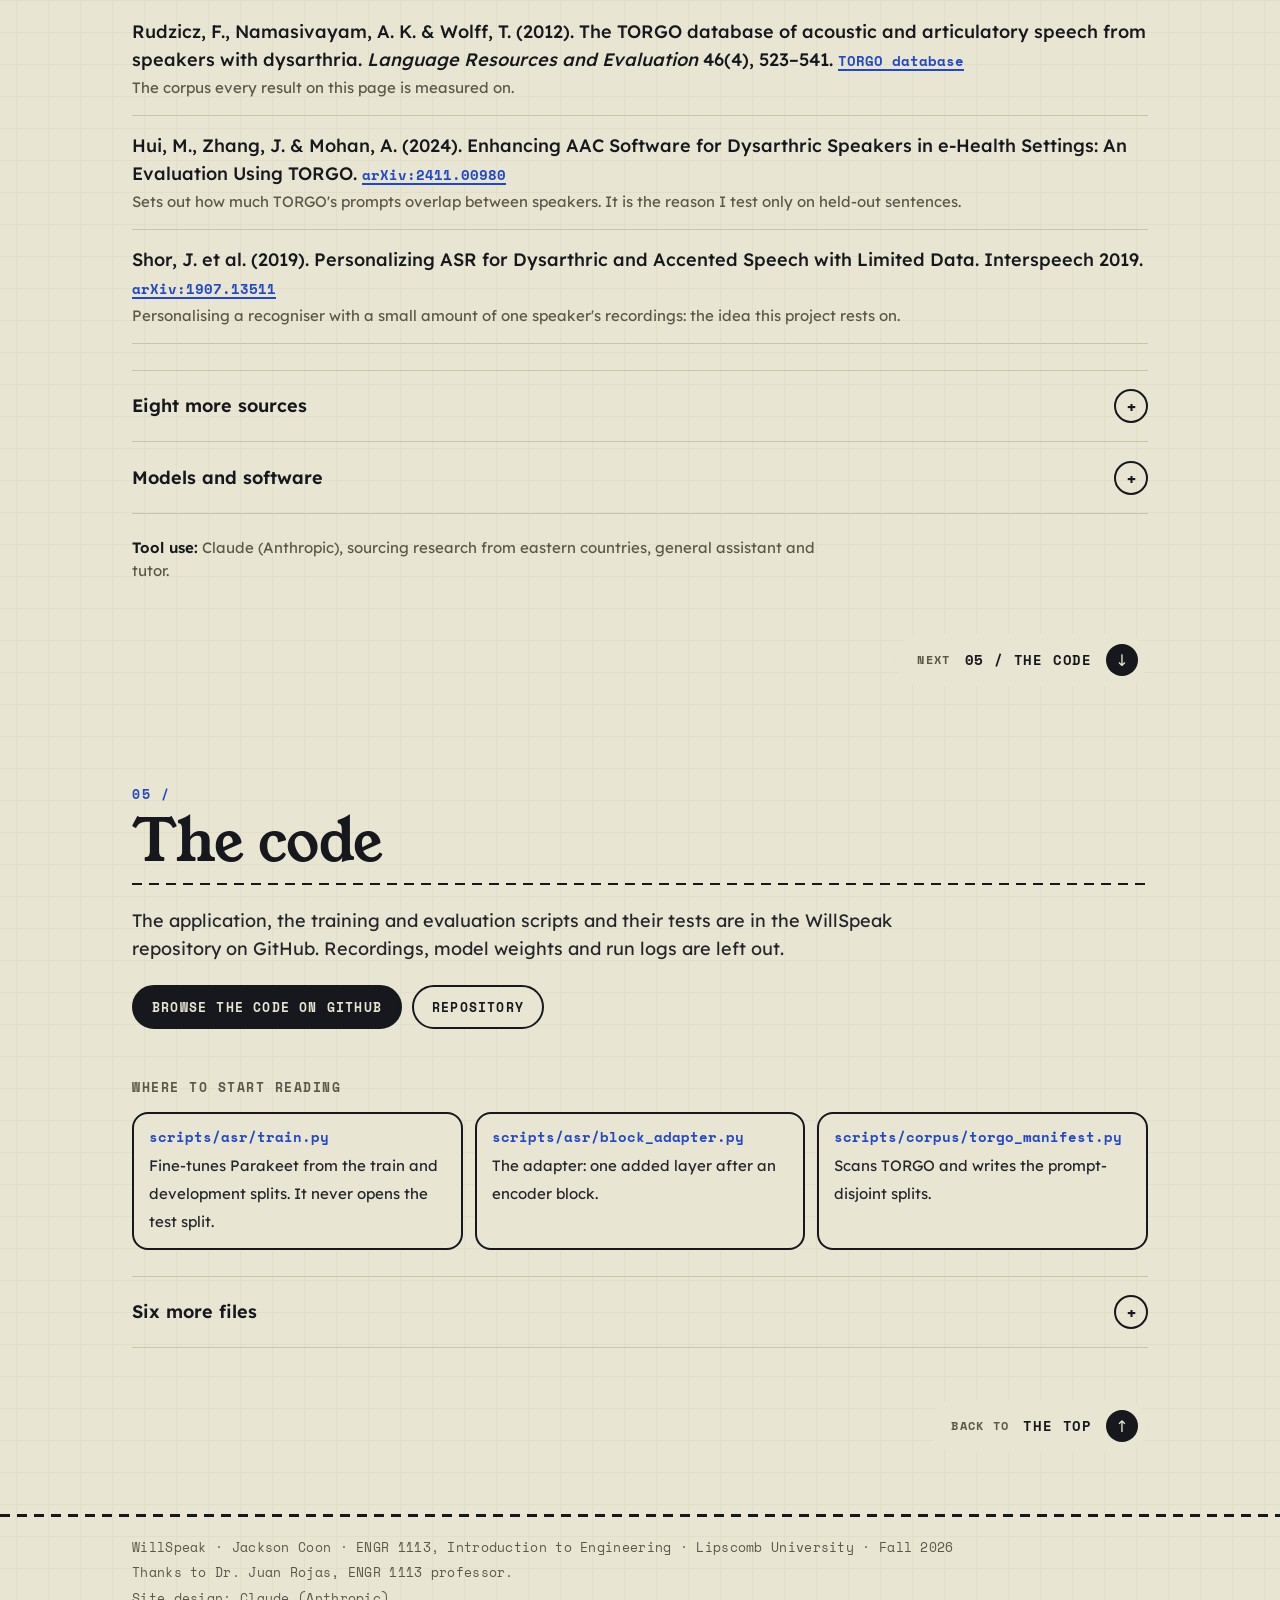
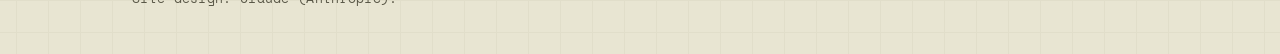
==== commit f8bd4deb: "Add the lab notebook page: model map, training curves and every result in depth; fade the page edges" ====
--- a/index.html
+++ b/index.html
@@ -28,6 +28,7 @@
       <a href="#method">Method</a>
       <a href="#research">Research</a>
       <a href="#code">Code</a>
+      <a href="notebook.html">Notebook</a>
     </nav>
     <a class="cta" href="poster/WillSpeak-Poster.pdf">Poster</a>
   </div>
@@ -244,6 +245,10 @@
       <li><span class="was">A live test in a room picked up other voices.</span><span class="now">Added a gate that opens 12 dB under the speaker's own median level.</span></li>
       <li><span class="was">The language model's sentence weights lost 10 to 31 of 393 single words.</span><span class="now">Gave single words their own chooser, which gains 4 to 10.</span></li>
     </ul>
+
+    <div class="actions">
+      <a class="btn solid" href="notebook.html">Every run in depth: the lab notebook</a>
+    </div>
 
     <a class="next" href="#device"><span>Next</span><b>02 / The device</b><i aria-hidden="true"></i></a>
   </div>
@@ -468,5 +473,6 @@
 </footer>
 
 <script type="module" src="assets/site.js"></script>
+<script type="module" src="assets/focus.js"></script>
 </body>
 </html>
--- a/assets/site.css
+++ b/assets/site.css
@@ -18,7 +18,8 @@
   color-scheme: light;
   --paper: #E8E5D2;
   --paper-deep: #DAD6BE;     /* panels and hover: one step darker than the paper */
-  --square: #DFDCC7;         /* the squares printed on the paper, kept faint */
+  --square: #E1DECA;         /* the squares printed on the paper, kept faint */
+  --rule: #C9C5AB;
   --ink: #16181D;
   --body: #24262B;
   --muted: #5A5848;
@@ -58,6 +59,7 @@
 /* ------------------------------------------------------------------ top bar */
 /* one rounded pill, centred, that stays at the top of the screen */
 .bar { position: sticky; top: 10px; z-index: 10; display: flex; justify-content: center; margin-top: 10px; padding: 0 12px; pointer-events: none; }
+.bar::before { content: ""; position: absolute; left: 0; right: 0; top: -10px; height: calc(100% + 22px); z-index: -1; background: linear-gradient(var(--paper) 82%, rgba(232, 229, 210, 0)); pointer-events: none; }
 .pill { pointer-events: auto; display: flex; align-items: center; gap: 2px; max-width: 100%; padding: 4px; border: 2px solid var(--ink); border-radius: 999px; background: var(--paper); }
 .brand { flex: none; display: flex; align-items: center; gap: 8px; padding: 0 10px 0 9px; font-family: var(--display); font-size: 20px; line-height: 1; color: var(--ink); text-decoration: none; }
 .brand b { color: var(--accent-text); font-weight: 400; }
@@ -116,15 +118,15 @@
 .btn.solid:hover { background: var(--accent-text); border-color: var(--accent-text); color: #FFFFFF; }
 
 /* ----------------------------------------------------------------- sections */
-section { padding: 70px 0 6px; scroll-margin-top: var(--bar-clear); }
+section { padding: 92px 0 6px; scroll-margin-top: var(--bar-clear); }
 .sect-head { position: relative; padding-bottom: 14px; margin-bottom: 22px; }
-.sect-head::after { content: ""; position: absolute; left: 0; right: 0; bottom: 0; height: 3px; background: var(--dash-ink); }
+.sect-head::after { content: ""; position: absolute; left: 0; right: 0; bottom: 0; height: 2px; background: var(--dash-ink); }
 .sect-head .n { display: block; margin-bottom: 6px; font-family: var(--mono); font-size: 13px; font-weight: 700; letter-spacing: 1.5px; text-transform: uppercase; color: var(--accent-text); }
 .sect-head .n::after { content: " /"; }
 h2 { margin: 0; font-family: var(--display); font-weight: 400; font-size: clamp(34px, 7.6vw, 58px); line-height: 1.05; letter-spacing: -0.01em; color: var(--ink); text-wrap: balance; }
 h3 { margin: 0; font-family: var(--mono); font-size: 18px; font-weight: 700; line-height: 1.3; letter-spacing: -0.2px; color: var(--ink); }
-.label { margin: 0 0 8px; font-family: var(--mono); font-size: 13px; font-weight: 700; letter-spacing: 1.5px; text-transform: uppercase; color: var(--accent-text); }
-.label.gap { margin-top: 34px; }
+.label { margin: 0 0 10px; font-family: var(--mono); font-size: 13px; font-weight: 700; letter-spacing: 1.5px; text-transform: uppercase; color: var(--muted); }
+.label.gap { margin-top: 48px; }
 p { margin: 0 0 14px; }
 b, strong { color: var(--ink); font-weight: 600; }
 .intro { max-width: 44em; font-size: 18px; }
@@ -159,11 +161,11 @@
 .key i { width: 22px; height: 12px; background: var(--accent); border-radius: 0 3px 3px 0; }
 .key i.base { background: var(--hatch); border: 2px solid var(--ink); border-left: 0; }
 .chart .cap { margin-top: 14px; font-size: 15px; color: var(--body); }
-.chart .src { margin: 8px 0 0; font-family: var(--mono); font-size: 12px; letter-spacing: 0.3px; color: var(--muted); }
+.chart .src { margin: 10px 0 0; font-size: 13.5px; line-height: 1.45; color: var(--muted); }
 .chart details { margin-top: 10px; font-size: 14.5px; }
 .chart summary { cursor: pointer; width: fit-content; padding: 4px 0; font-family: var(--mono); font-size: 12.5px; font-weight: 700; letter-spacing: 1.2px; text-transform: uppercase; color: var(--accent-text); }
 table { border-collapse: collapse; width: 100%; margin-top: 6px; font-size: 14.5px; }
-th, td { text-align: left; padding: 6px 10px 6px 0; border-bottom: 2px dashed var(--grid); vertical-align: top; }
+th, td { text-align: left; padding: 7px 10px 7px 0; border-bottom: 1px solid var(--rule); vertical-align: top; }
 th { font-family: var(--mono); font-size: 12px; letter-spacing: 1px; text-transform: uppercase; color: var(--ink); }
 td.num, th.num { text-align: right; padding-right: 0; padding-left: 10px; font-family: var(--mono); font-variant-numeric: tabular-nums; white-space: nowrap; }
 
@@ -184,18 +186,18 @@
 /* ------------------------------------------------------------------- folds */
 /* a row that states its point and opens to show the detail behind it */
 .fold { position: relative; }
-.fold::after { content: ""; position: absolute; left: 0; right: 0; bottom: 0; height: 2px; background: var(--dash-ink); opacity: 0.55; }
-.fold > summary { display: grid; grid-template-columns: 1fr auto; align-items: center; gap: 14px; padding: 15px 0; cursor: pointer; list-style: none; }
+.fold::after { content: ""; position: absolute; left: 0; right: 0; bottom: 0; height: 1px; background: var(--rule); }
+.fold > summary { display: grid; grid-template-columns: 1fr auto; align-items: center; gap: 14px; padding: 19px 0; cursor: pointer; list-style: none; }
 .fold > summary::-webkit-details-marker { display: none; }
 .fold > summary .t { font-size: 18px; font-weight: 600; line-height: 1.3; color: var(--ink); }
 .fold > summary::after { content: "+"; display: grid; place-items: center; width: 30px; height: 30px; border: 2px solid var(--ink); border-radius: 50%; font-family: var(--mono); font-size: 18px; font-weight: 700; line-height: 1; color: var(--ink); }
 .fold[open] > summary::after { content: "−"; background: var(--ink); color: var(--paper); }
 .fold > summary:hover .t { color: var(--accent-text); }
 .fold > summary:hover::after { background: var(--paper-deep); color: var(--ink); }
-.fold-body { padding: 2px 0 22px; }
+.fold-body { padding: 4px 0 30px; }
 .fold-body > p { max-width: 44em; }
-.fold.lone { margin-top: 18px; }
-.fold.lone::before { content: ""; position: absolute; left: 0; right: 0; top: 0; height: 2px; background: var(--dash-ink); opacity: 0.55; }
+.fold.lone { margin-top: 26px; }
+.fold.lone::before { content: ""; position: absolute; left: 0; right: 0; top: 0; height: 1px; background: var(--rule); }
 .fold.lone + .fold.lone { margin-top: 0; }
 .fold.lone + .fold.lone::before { display: none; }
 .fold-body > .refs, .fold-body > .files, .fold-body > .cards { margin-top: 0; }
@@ -203,10 +205,10 @@
 
 /* the findings: numbered, each one a fold */
 .findings { counter-reset: finding; list-style: none; margin: 14px 0 0; padding: 0; position: relative; }
-.findings::before { content: ""; position: absolute; left: 0; right: 0; top: 0; height: 2px; background: var(--dash-ink); opacity: 0.55; }
+.findings::before { content: ""; position: absolute; left: 0; right: 0; top: 0; height: 1px; background: var(--rule); }
 .findings > li { counter-increment: finding; }
 .findings .fold > summary { grid-template-columns: 34px 1fr auto; }
-.findings .fold > summary::before { content: counter(finding, decimal-leading-zero); font-family: var(--mono); font-size: 15px; font-weight: 700; color: var(--accent-text); }
+.findings .fold > summary::before { content: counter(finding, decimal-leading-zero); font-family: var(--mono); font-size: 15px; font-weight: 700; color: var(--muted); }
 .findings .fold-body { padding-left: 0; }
 /* inside a finding the chart needs no frame of its own */
 .fold .chart { border: 0; border-radius: 0; padding: 0; background: none; }
@@ -216,17 +218,17 @@
 .stages { list-style: none; margin: 18px 0 0; padding: 0; display: grid; gap: 34px; }
 .stages > li { position: relative; padding: 18px 20px 8px; border: 2px solid var(--ink); border-radius: 16px; background: var(--paper); }
 .stages > li + li::before { content: "↓"; position: absolute; left: 50%; top: -31px; transform: translateX(-50%); font-family: var(--mono); font-size: 20px; font-weight: 700; line-height: 1; color: var(--accent-text); }
-.stages .k { display: block; font-family: var(--mono); font-size: 12.5px; font-weight: 700; letter-spacing: 1.4px; text-transform: uppercase; color: var(--accent-text); }
+.stages .k { display: block; font-family: var(--mono); font-size: 12.5px; font-weight: 700; letter-spacing: 1.4px; text-transform: uppercase; color: var(--muted); }
 .stages h3 { margin: 4px 0 2px; font-family: var(--display); font-weight: 400; font-size: 32px; line-height: 1.1; letter-spacing: 0; }
 .stages > li > p { margin-bottom: 10px; font-size: 16px; color: var(--muted); }
 .stages ul { list-style: none; margin: 0; padding: 0; }
-.stages ul li { position: relative; padding: 10px 0 11px; }
-.stages ul li::before { content: ""; position: absolute; left: 0; right: 0; top: 0; height: 2px; background: var(--dash-ink); opacity: 0.55; }
-.stages ul b { display: block; font-family: var(--mono); font-weight: 700; font-size: 15.5px; }
+.stages ul li { position: relative; padding: 11px 0 12px; }
+.stages ul li::before { content: ""; position: absolute; left: 0; right: 0; top: 0; height: 1px; background: var(--rule); }
+.stages ul b { display: block; font-weight: 600; font-size: 16px; }
 .stages ul span { display: block; font-size: 15px; color: var(--muted); }
 
 /* ------------------------------------------------------- on to the next part */
-.next { display: flex; align-items: center; gap: 14px; width: fit-content; max-width: 100%; margin: 44px 0 0 auto; padding: 8px 8px 8px 20px; border: 2px solid var(--ink); border-radius: 999px; background: var(--paper); text-decoration: none; color: var(--ink); }
+.next { display: flex; align-items: center; gap: 14px; width: fit-content; max-width: 100%; margin: 52px 0 0 auto; padding: 8px 8px 8px 20px; border: 2px solid transparent; border-radius: 999px; background: var(--paper); text-decoration: none; color: var(--ink); }
 .next span { font-family: var(--mono); font-size: 12px; font-weight: 700; letter-spacing: 1.3px; text-transform: uppercase; color: var(--muted); }
 .next b { font-family: var(--mono); font-size: 13.5px; font-weight: 700; letter-spacing: 0.8px; text-transform: uppercase; }
 .next i { flex: none; display: grid; place-items: center; width: 32px; height: 32px; border-radius: 50%; background: var(--ink); color: var(--paper); font-style: normal; font-size: 16px; line-height: 1; }
@@ -239,8 +241,8 @@
 /* ------------------------------------------------------------------- lists */
 /* rows between dashed rules, like a ledger */
 .changes, .files, .refs { list-style: none; padding: 0; margin: 12px 0 0; }
-.changes li, .files li, .refs li { position: relative; padding: 13px 0 14px; }
-.changes li::after, .files li::after, .refs li::after { content: ""; position: absolute; left: 0; right: 0; bottom: 0; height: 2px; background: var(--dash-ink); opacity: 0.55; }
+.changes li, .files li, .refs li { position: relative; padding: 16px 0 17px; }
+.changes li::after, .files li::after, .refs li::after { content: ""; position: absolute; left: 0; right: 0; bottom: 0; height: 1px; background: var(--rule); }
 .changes li { display: grid; gap: 3px; }
 .changes .was { color: var(--body); }
 .changes .now { color: var(--ink); font-weight: 600; padding-left: 26px; position: relative; }
@@ -255,7 +257,7 @@
 /* ------------------------------------------------------- the build, in 3D */
 /* the model stays on screen while the steps scroll past it */
 .build { display: grid; gap: 0; margin-top: 26px; }
-.viewer { position: sticky; top: var(--bar-clear); z-index: 2; border: 2px solid var(--ink); border-radius: 16px; background: var(--paper); }
+.viewer { position: sticky; top: var(--bar-clear); z-index: 10; border: 2px solid var(--ink); border-radius: 16px; background: var(--paper); }
 .stage { position: relative; height: 36vh; min-height: 230px; overflow: hidden; border-radius: 14px 14px 0 0; background-image: linear-gradient(90deg, var(--square) 1px, transparent 1px), linear-gradient(var(--square) 1px, transparent 1px); background-size: 32px 32px; background-position: center; }
 .stage canvas.model { cursor: grab; }
 .stage canvas.model:active { cursor: grabbing; }
@@ -296,18 +298,18 @@
 /* the steps: each is a screen-high stretch of scrolling, so each has time to play out on the model */
 .build-steps { counter-reset: build; list-style: none; margin: 0; padding: 0; }
 .build-steps li { counter-increment: build; position: relative; min-height: 46vh; padding: 30px 0 20px; transition: opacity 0.25s; }
-.build-steps li + li::before { content: ""; position: absolute; left: 0; right: 0; top: 0; height: 2px; background: var(--dash-ink); opacity: 0.55; }
-.build-steps .k { display: block; margin-bottom: 6px; font-family: var(--mono); font-size: 13px; font-weight: 700; letter-spacing: 1.5px; text-transform: uppercase; color: var(--accent-text); }
+.build-steps li + li::before { content: ""; position: absolute; left: 0; right: 0; top: 0; height: 1px; background: var(--rule); }
+.build-steps .k { display: block; margin-bottom: 6px; font-family: var(--mono); font-size: 13px; font-weight: 700; letter-spacing: 1.5px; text-transform: uppercase; color: var(--muted); }
 .build-steps .k::after { content: " " counter(build, decimal-leading-zero) " /"; }
 .build-steps h3 { margin-bottom: 8px; font-family: var(--display); font-weight: 400; font-size: clamp(26px, 5vw, 34px); line-height: 1.1; letter-spacing: 0; }
 .build-steps p { max-width: 24em; font-size: 18px; }
 /* with the page's script running, the step in play stands out from the others */
-.build.live .build-steps li { opacity: 0.4; }
+.build.live .build-steps li { opacity: 0.6; }
 .build.live .build-steps li.is-on { opacity: 1; }
 
 /* the parts list: name, copies, downloads on one ledger row */
 .files li { display: grid; grid-template-columns: 1fr auto; gap: 2px 16px; align-items: baseline; }
-.files b { font-family: var(--mono); font-size: 15.5px; font-weight: 700; letter-spacing: 0.4px; text-transform: uppercase; }
+.files b { font-size: 16px; font-weight: 600; }
 .files span { grid-column: 1; font-size: 14px; color: var(--muted); }
 .files .get { grid-column: 2; grid-row: 1 / span 2; align-self: center; display: flex; gap: 14px; }
 .files a { font-family: var(--mono); font-size: 13px; font-weight: 700; white-space: nowrap; }
@@ -326,6 +328,11 @@
 footer { margin-top: 56px; padding: 24px 0 40px; position: relative; font-family: var(--mono); font-size: 12.5px; letter-spacing: 0.3px; color: var(--muted); }
 footer::before { content: ""; position: absolute; left: 0; right: 0; top: 0; height: 3px; background: var(--dash-ink); }
 footer p { margin: 0 0 6px; }
+
+.veil { position: fixed; left: 0; right: 0; z-index: 9; height: 22vh; pointer-events: none; transition: opacity 0.35s; }
+.veil-top { top: 0; background: linear-gradient(rgba(232, 229, 210, 0.7), rgba(232, 229, 210, 0.38) 45%, rgba(232, 229, 210, 0)); }
+.veil-bottom { bottom: 0; background: linear-gradient(to top, rgba(232, 229, 210, 0.7), rgba(232, 229, 210, 0.38) 45%, rgba(232, 229, 210, 0)); }
+.veil.off { opacity: 0; }
 
 /* -------------------------------------------------------------- wider screens */
 @media (min-width: 720px) {
@@ -379,7 +386,7 @@
 @media (prefers-reduced-motion: reduce) { html { scroll-behavior: auto; } * { transition: none !important; } }
 @media print {
   body { background-image: none; }
-  .bar, .viewer, .actions, .wave, .hold, .go, .next { display: none; }
+  .bar, .viewer, .actions, .wave, .hold, .go, .next, .veil { display: none; }
   .build-steps li { min-height: 0; opacity: 1 !important; }
   section { padding-top: 20px; }
 }
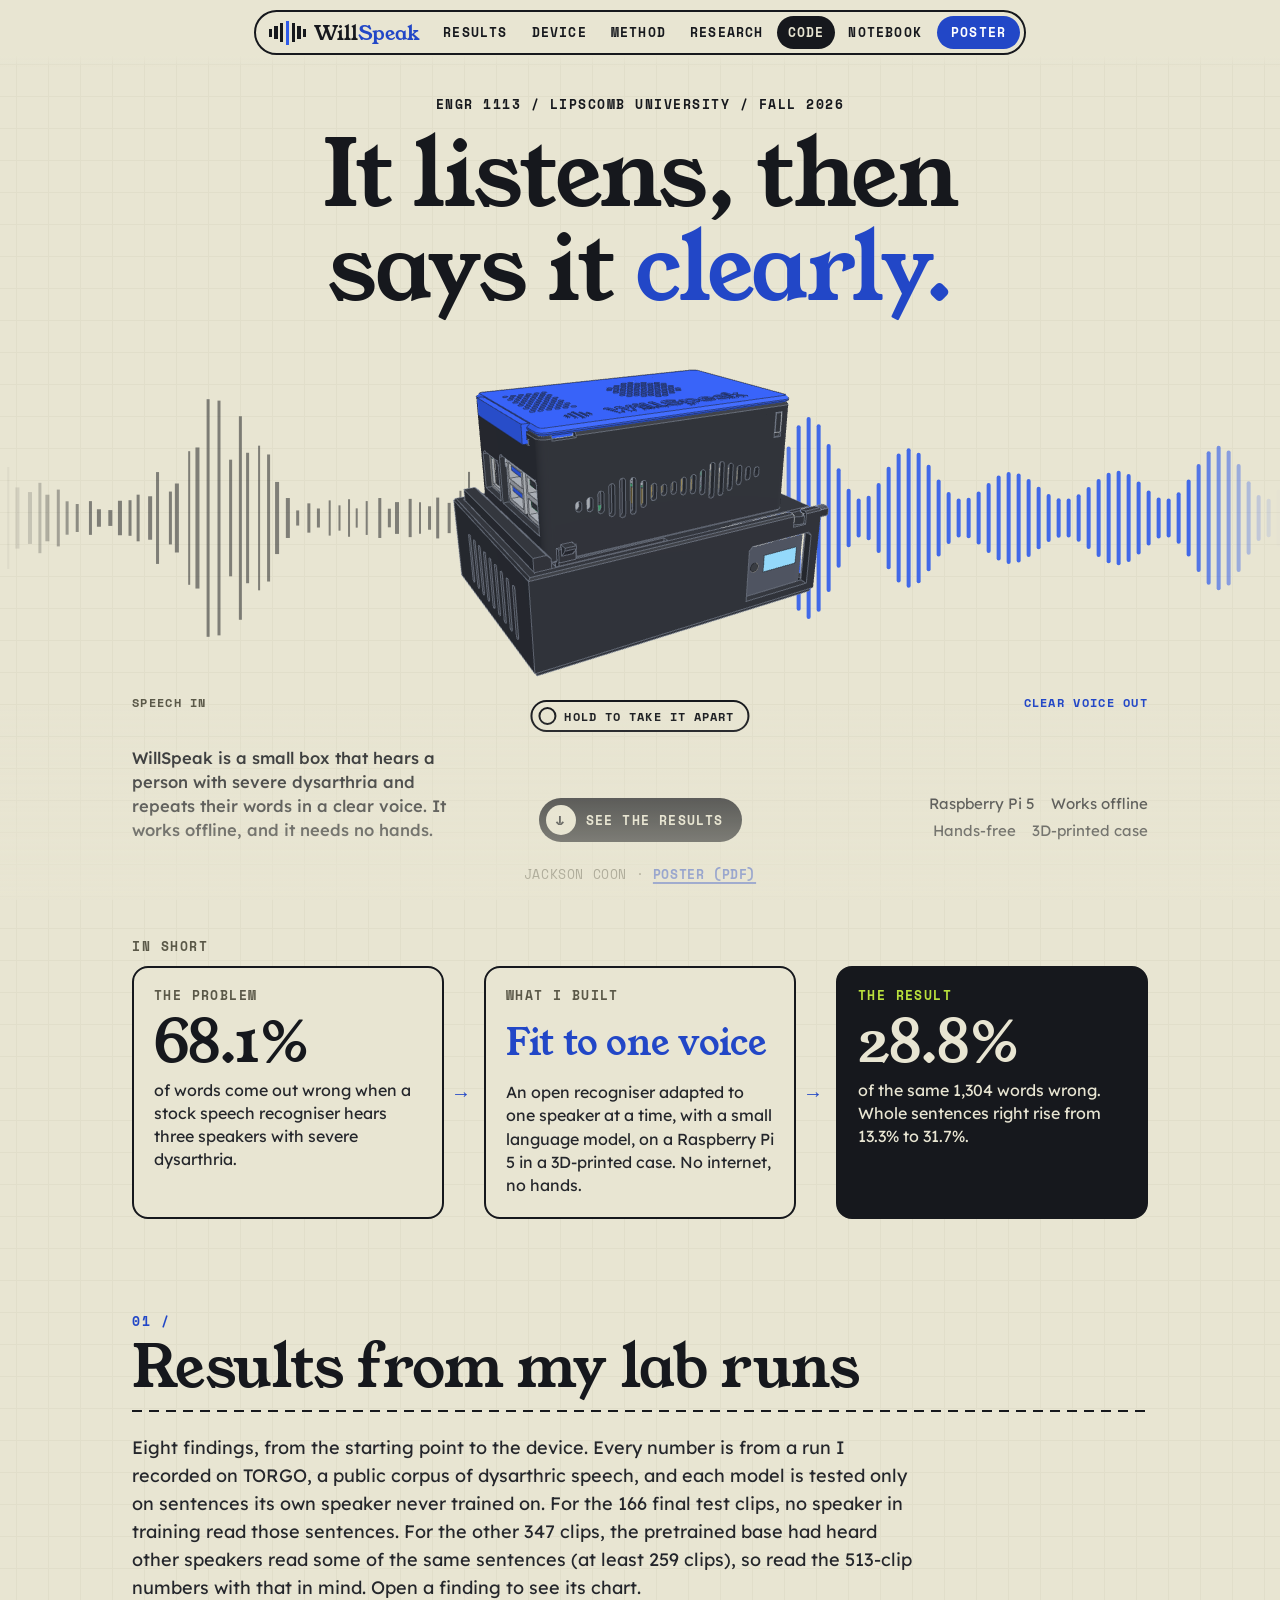
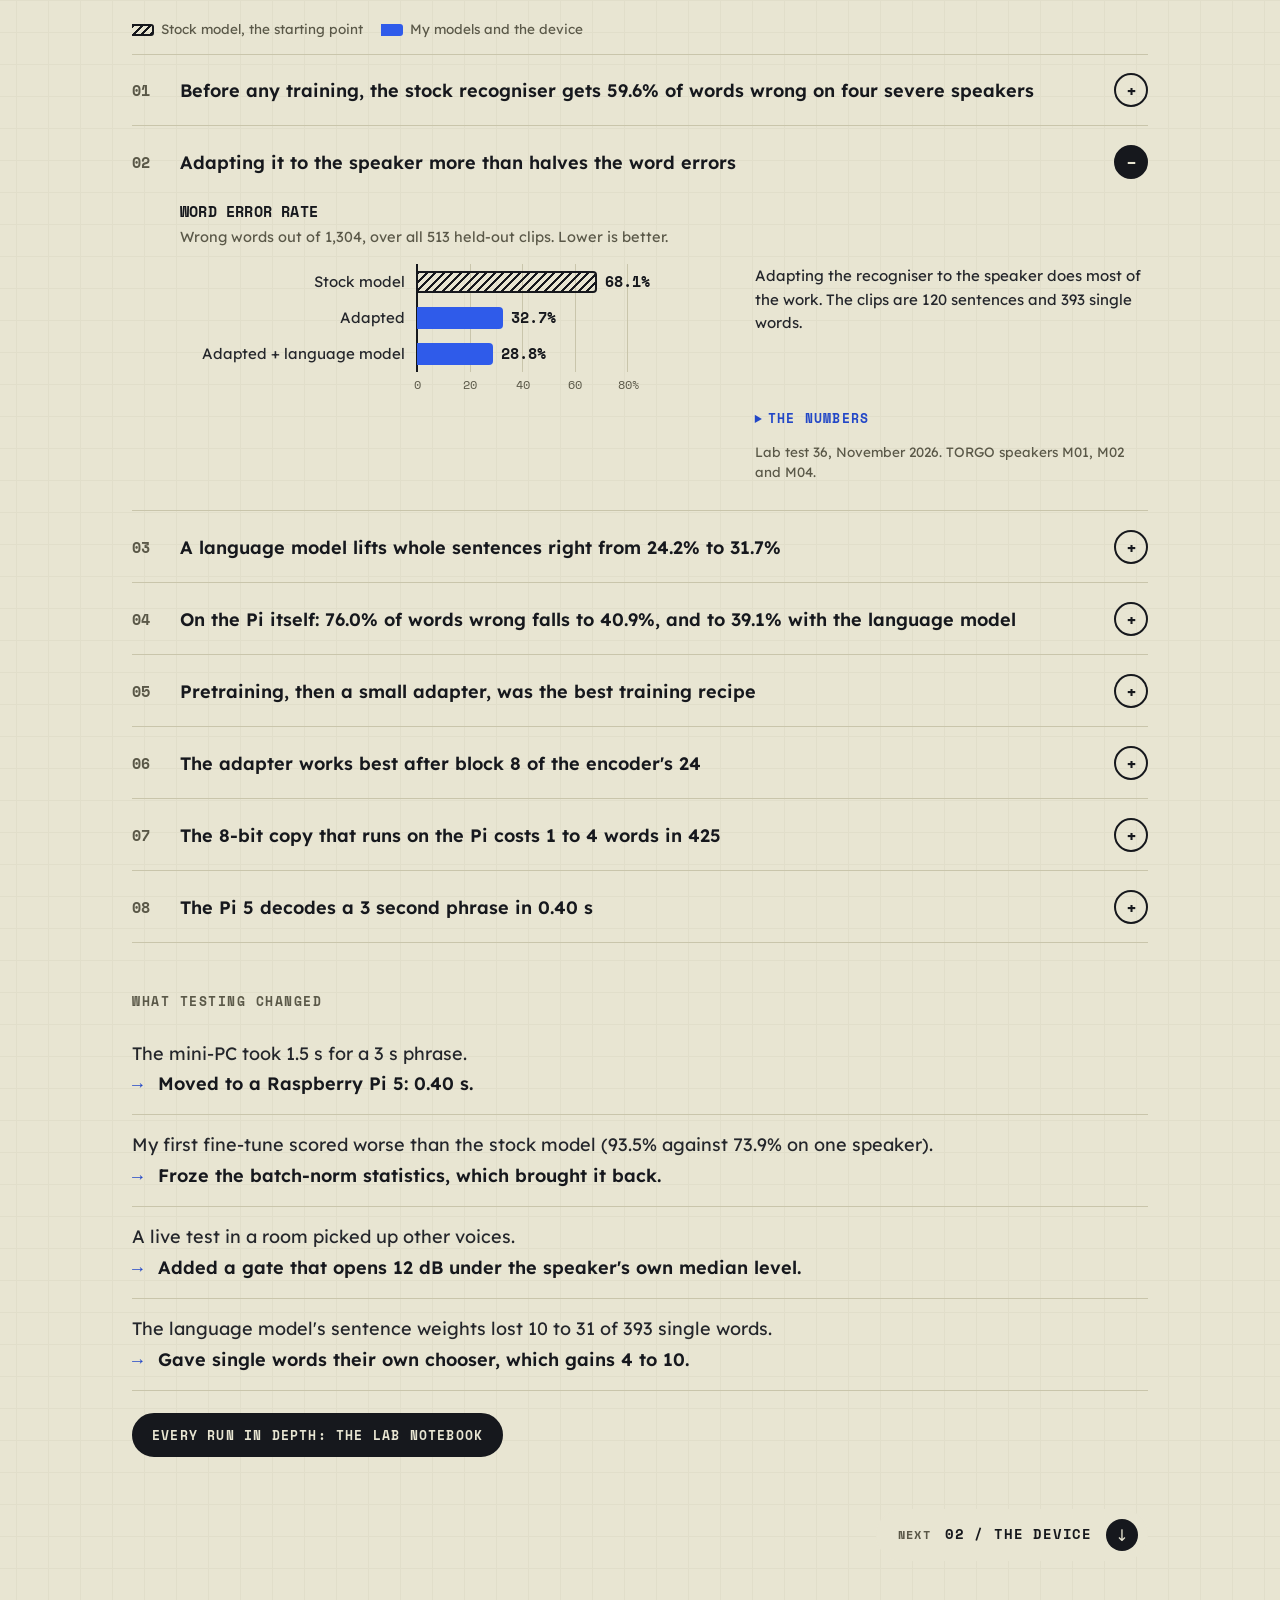
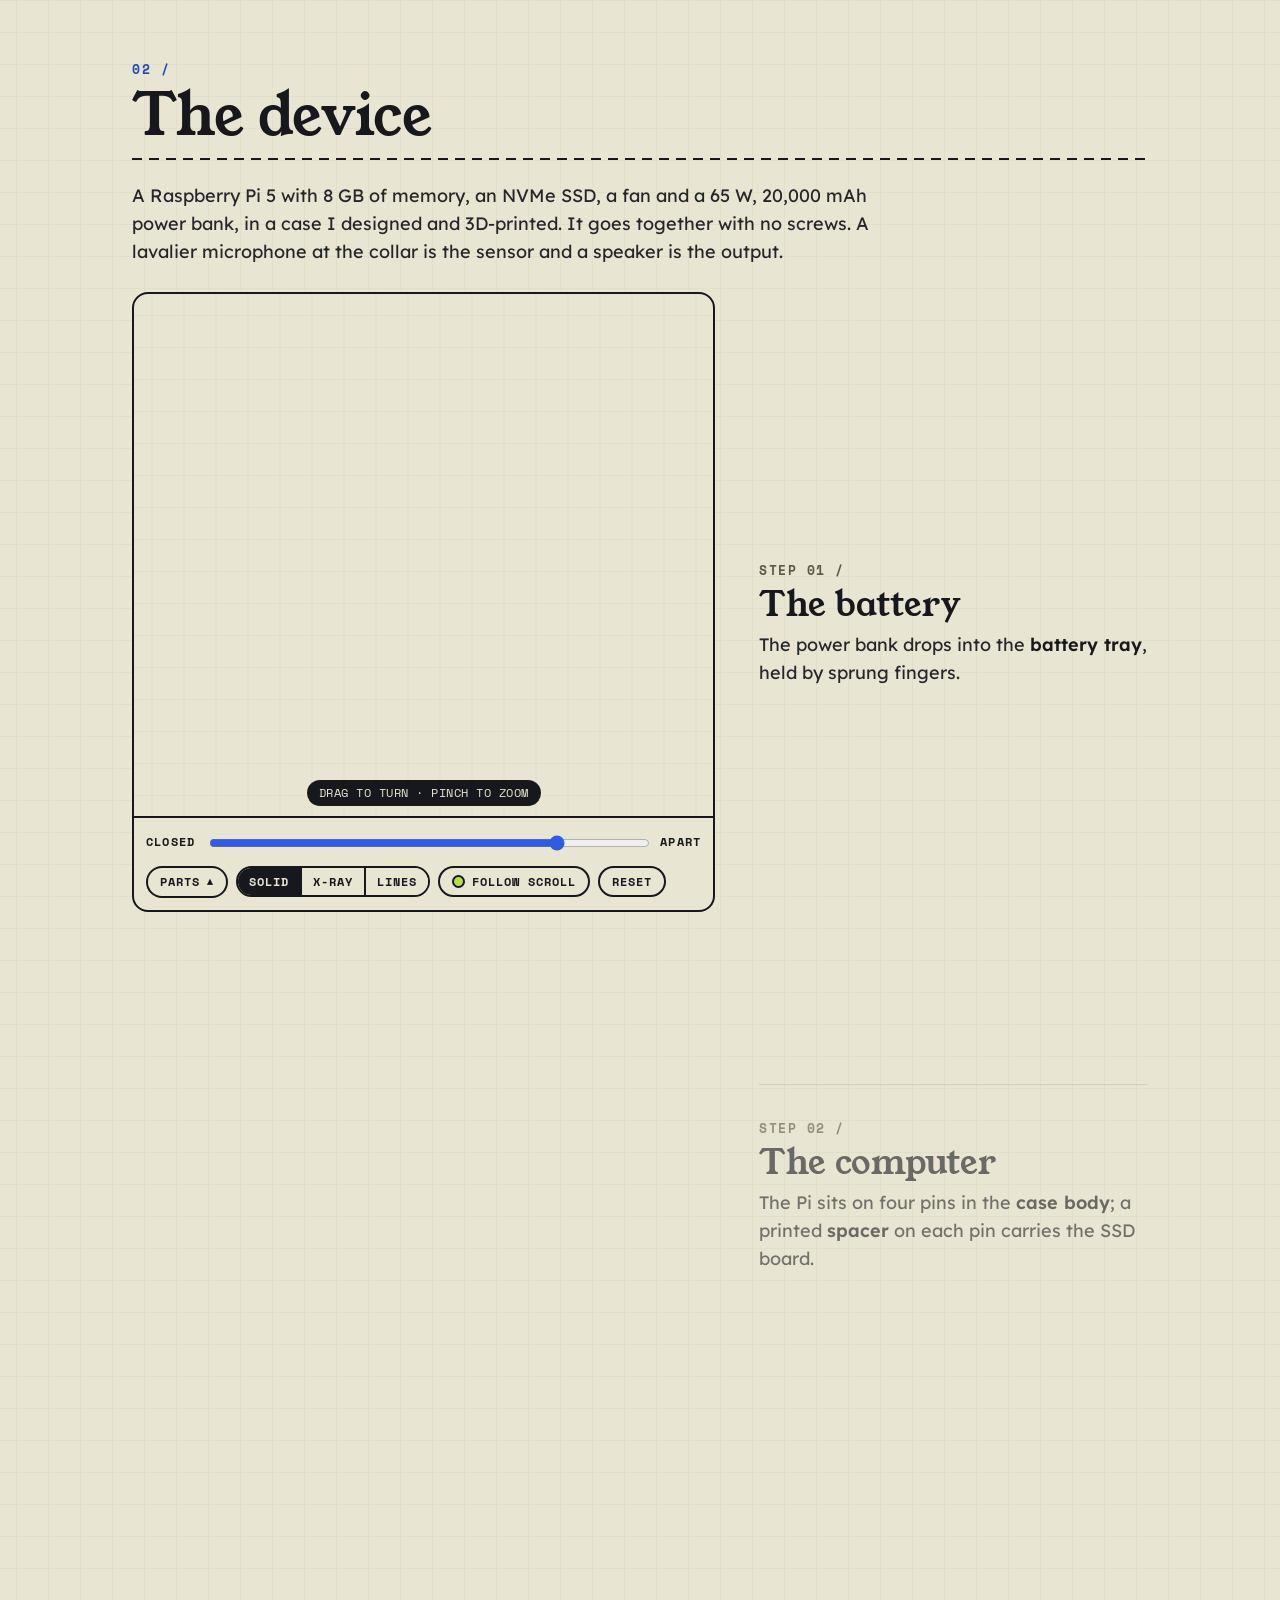
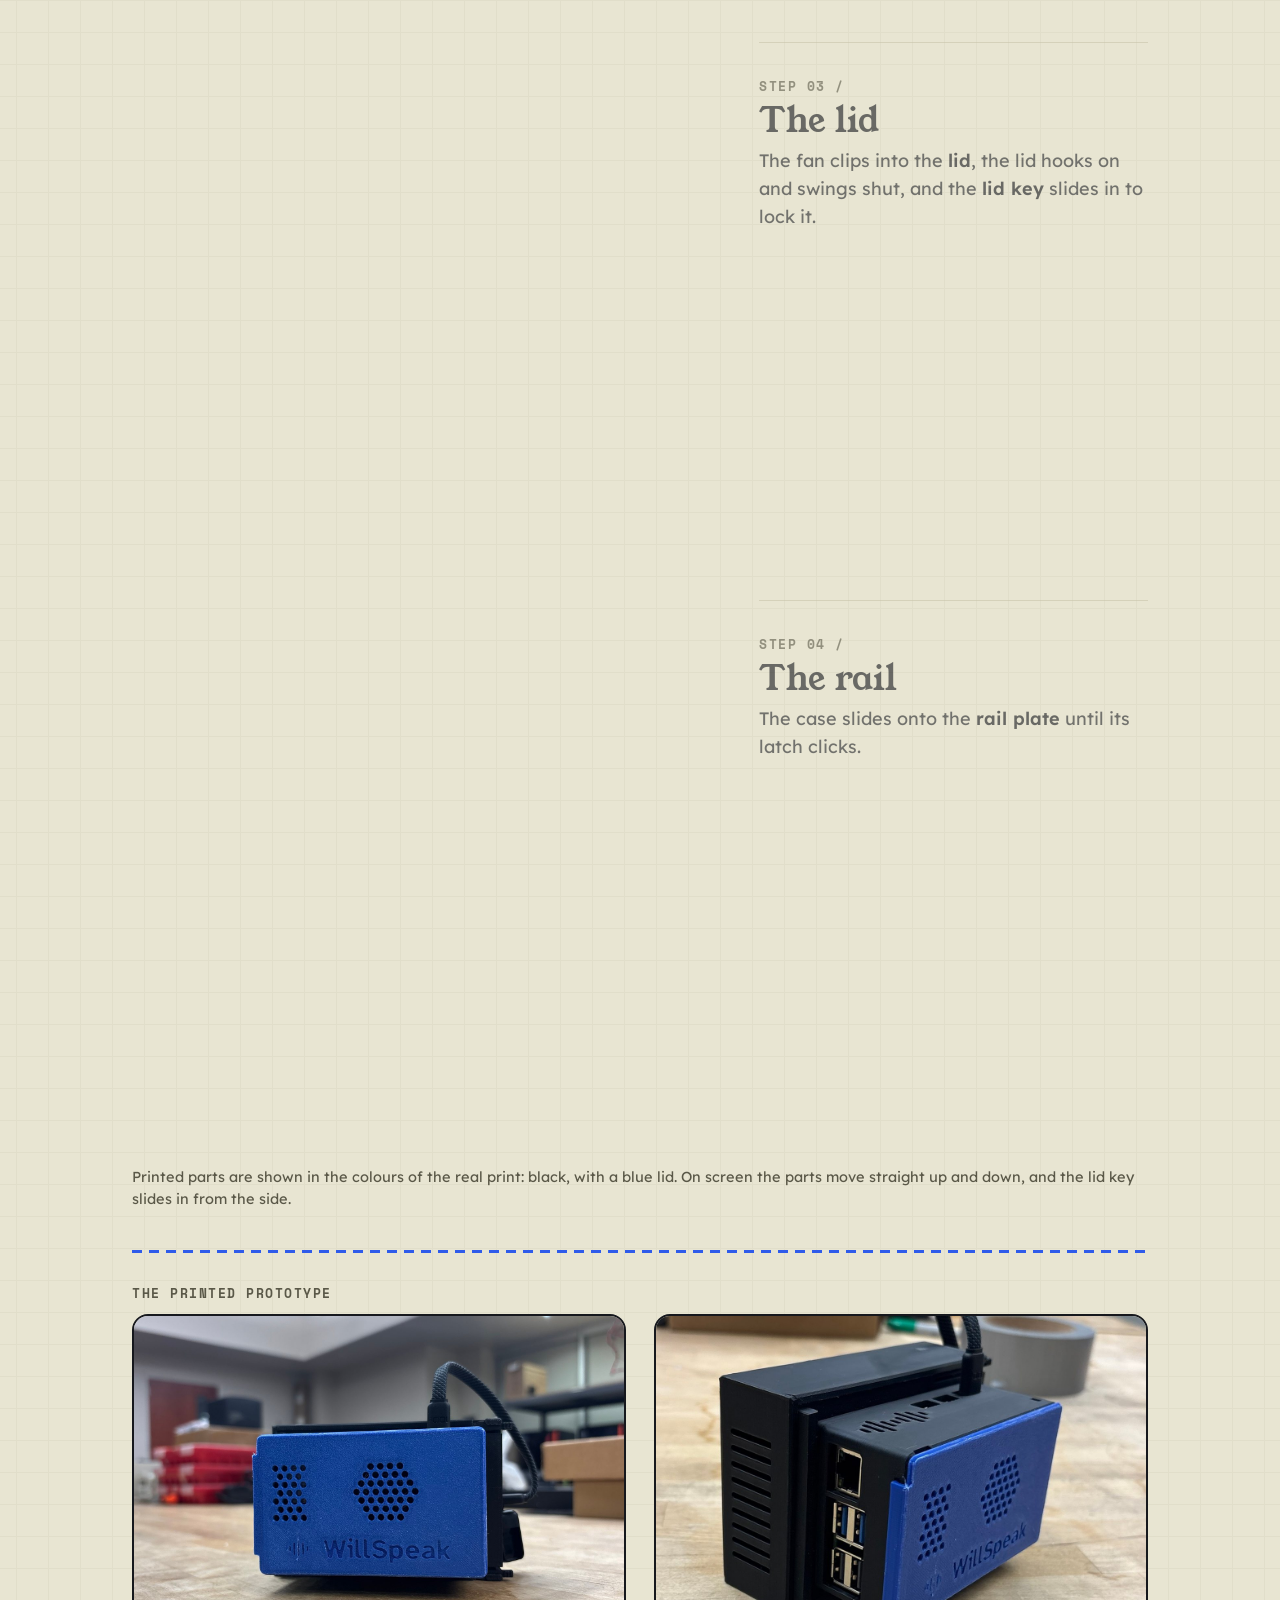
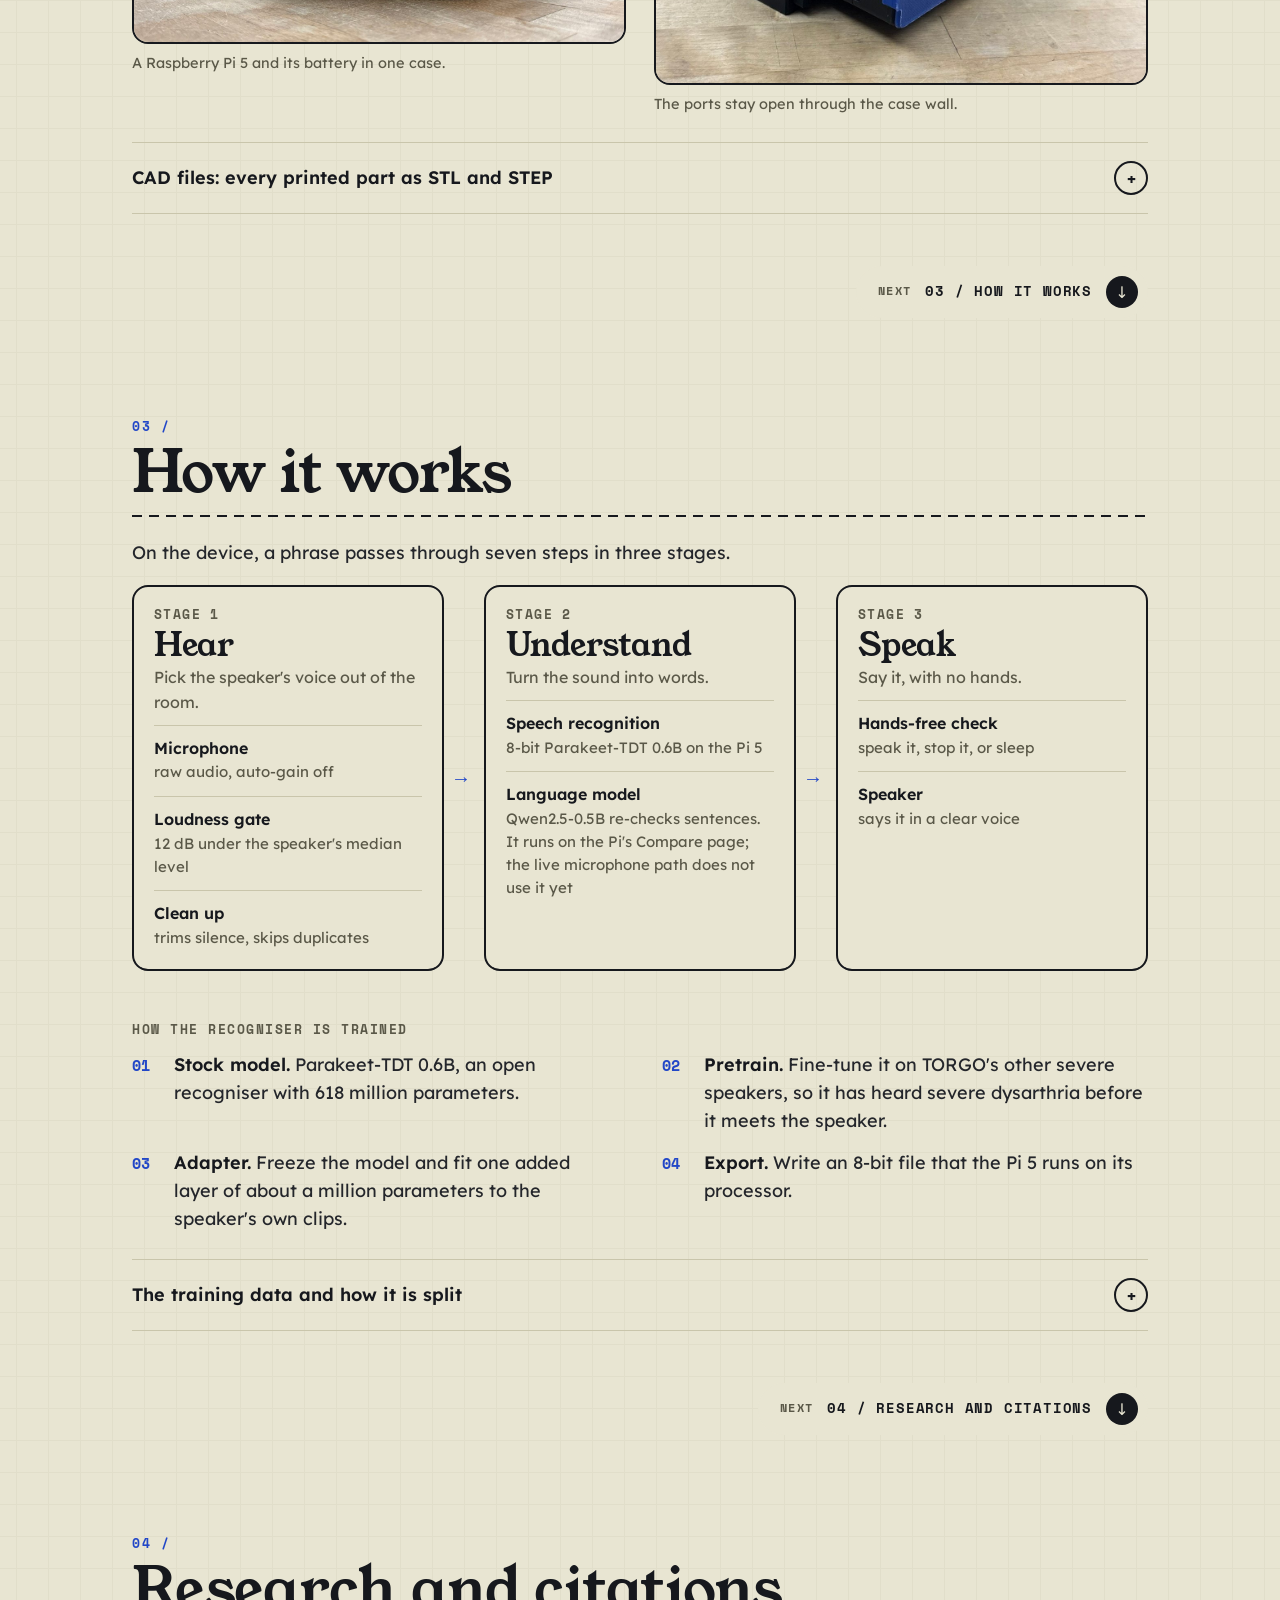
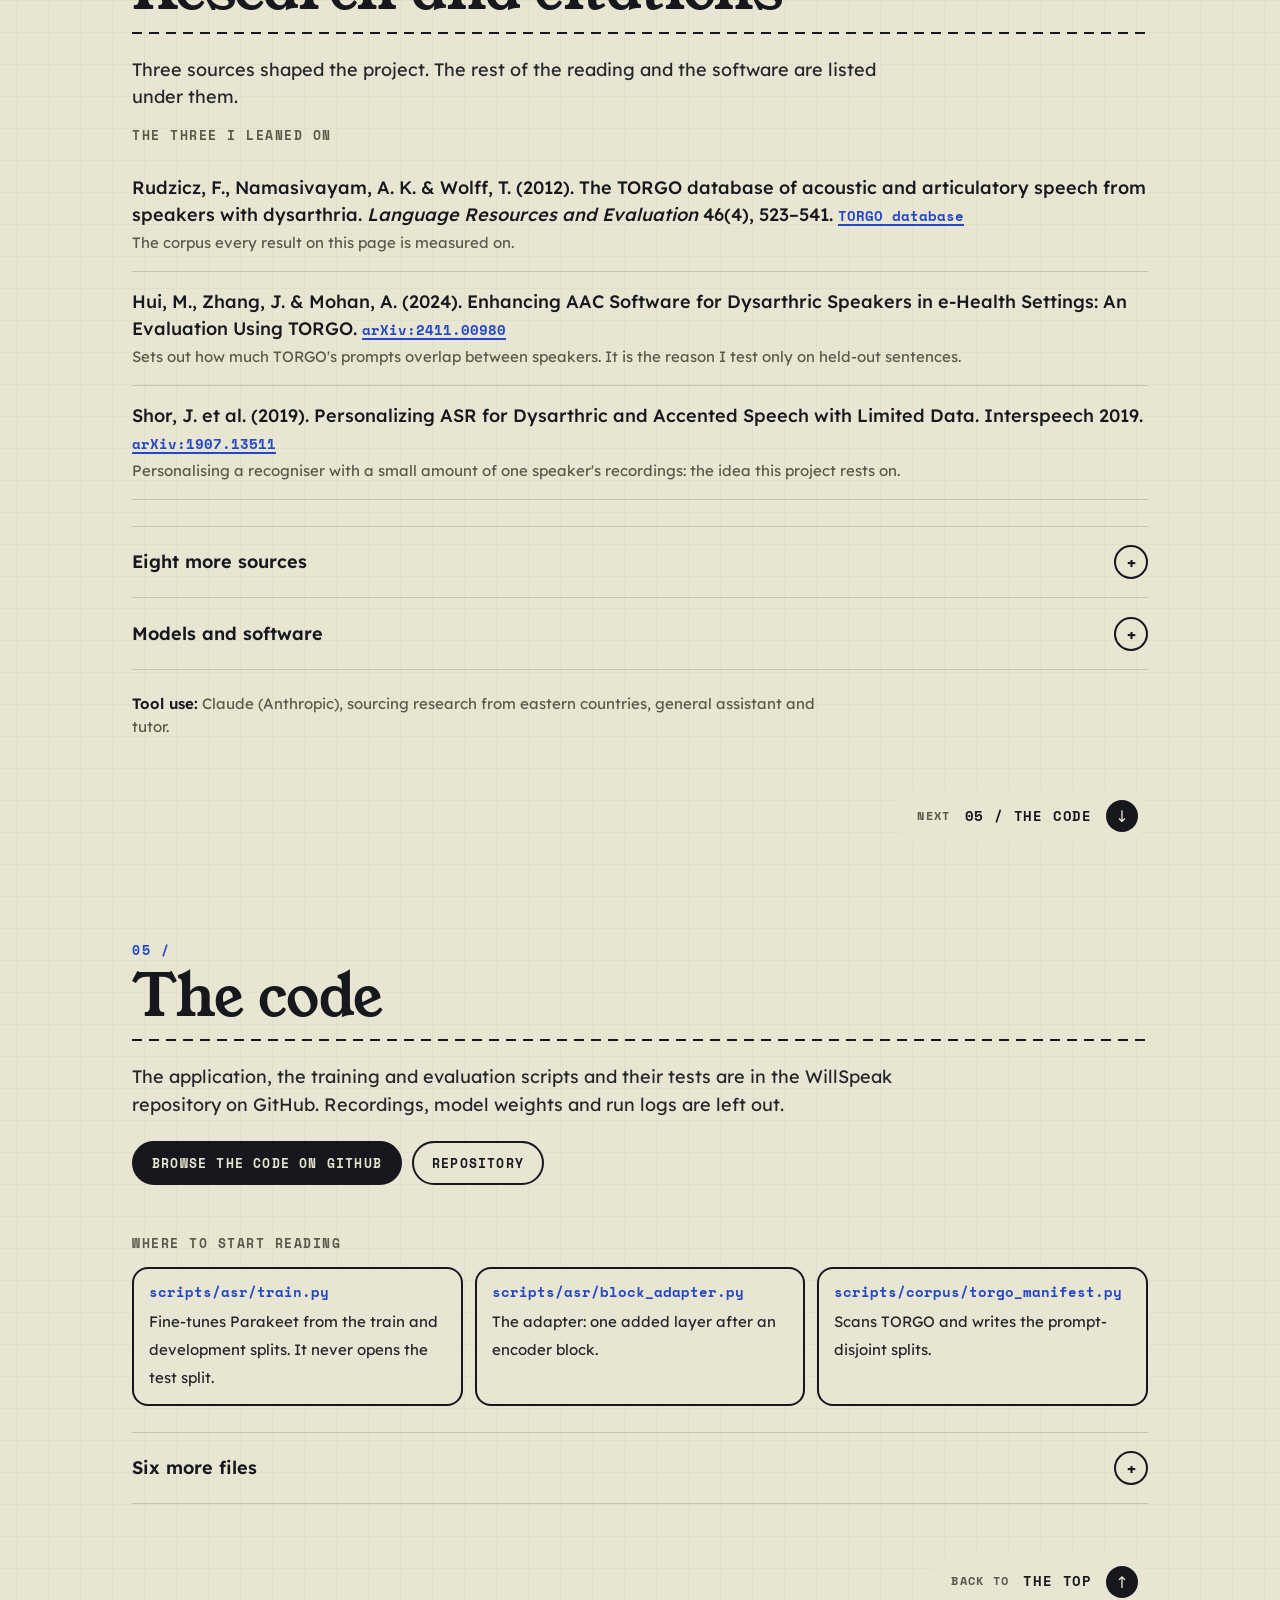
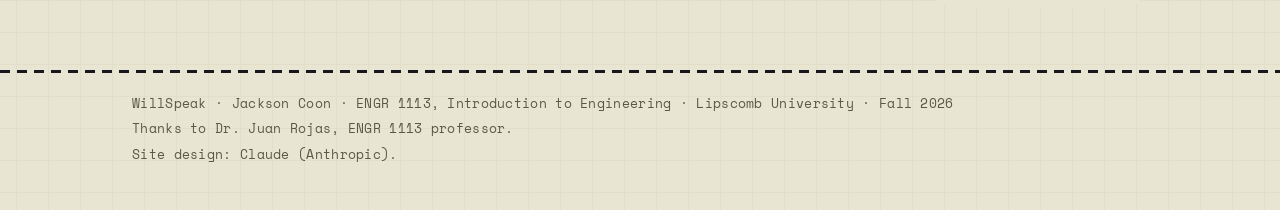
==== commit 8aa9fc27: "Add the on-Pi result with the language model; match the site to the final poster" ====
--- a/index.html
+++ b/index.html
@@ -78,7 +78,7 @@
 <section id="results">
   <div class="wrap">
     <div class="sect-head"><span class="n">01</span><h2>Results from my lab runs</h2></div>
-    <p class="intro">Seven findings, from the starting point to the device. Every number is from a run I recorded on TORGO, a public corpus of dysarthric speech, and the models are tested only on sentences kept out of their training. Open a finding to see its chart.</p>
+    <p class="intro">Eight findings, from the starting point to the device. Every number is from a run I recorded on TORGO, a public corpus of dysarthric speech, and each model is tested only on sentences its own speaker never trained on. For the 166 final test clips, no speaker in training read those sentences. For the other 347 clips, the pretrained base had heard other speakers read some of the same sentences (at least 259 clips), so read the 513-clip numbers with that in mind. Open a finding to see its chart.</p>
 
     <ul class="key" aria-label="How to read the bars">
       <li><i class="base"></i>Stock model, the starting point</li>
@@ -141,6 +141,32 @@
           <tr><td>Adapted + language model</td><td class="num">38</td><td class="num">120</td><td class="num">31.7%</td></tr></tbody></table>
         </details>
         <p class="src">Lab test 36, November 2026. TORGO speakers M01, M02 and M04.</p>
+      </figure>
+        </div>
+      </details></li>
+      <li><details class="fold">
+        <summary><span class="t">On the Pi itself: 76.0% of words wrong falls to 40.9%, and to 39.1% with the language model</span></summary>
+        <div class="fold-body">
+      <figure class="chart" aria-labelledby="c7">
+        <h3 id="c7">Word error rate on the Raspberry Pi 5</h3>
+        <p class="sub">Wrong words out of 425, over the 166 final test clips. Lower is better.</p>
+        <div class="plot" style="--max: 80">
+          <div class="rows">
+            <div class="grid" aria-hidden="true"><i></i><i></i><i></i><i></i><i></i></div>
+            <div class="row" tabindex="0"><span class="name">Stock model (lab)</span><span class="track"><span class="bar-fill base" style="--v: 76.0"></span><span class="val" style="--v: 76.0">76.0%</span></span><span class="tip" role="tooltip">323 of 425 words wrong.</span></div>
+            <div class="row" tabindex="0"><span class="name">Adapted, on the Pi</span><span class="track"><span class="bar-fill" style="--v: 40.9"></span><span class="val" style="--v: 40.9">40.9%</span></span><span class="tip" role="tooltip">174 of 425 words wrong. The 8-bit speaker models, decoded on the Pi.</span></div>
+            <div class="row" tabindex="0"><span class="name">Adapted + language model, on the Pi</span><span class="track"><span class="bar-fill" style="--v: 39.1"></span><span class="val" style="--v: 39.1">39.1%</span></span><span class="tip" role="tooltip">166 of 425 words wrong. Qwen2.5-0.5B chooses among three decodes of each sentence.</span></div>
+          </div>
+          <div class="axis" aria-hidden="true"><span>0</span><span>20</span><span>40</span><span>60</span><span>80%</span></div>
+        </div>
+        <p class="cap">The whole pipeline ran on the Pi. The language model re-checks sentences only: it decodes two faster copies of the clip and picks among the answers. Sentences with every word right go from 8 to 9 of 44, and wrong words inside sentences from 88 to 80 of 303. It adds a median of 2.2 s to a sentence (1.6 s for the extra decodes, 0.7 s for the language model); the plain decode takes a median of 0.38 s a clip. Single words skip it.</p>
+        <details><summary>The numbers</summary>
+          <table><thead><tr><th>Model</th><th class="num">Wrong</th><th class="num">Of</th><th class="num">Share</th></tr></thead>
+          <tbody><tr><td>Stock model (lab)</td><td class="num">323</td><td class="num">425</td><td class="num">76.0%</td></tr>
+          <tr><td>Adapted, on the Pi</td><td class="num">174</td><td class="num">425</td><td class="num">40.9%</td></tr>
+          <tr><td>Adapted + language model, on the Pi</td><td class="num">166</td><td class="num">425</td><td class="num">39.1%</td></tr></tbody></table>
+        </details>
+        <p class="src">F-4 and lab test 40 on the Pi, 12 November 2026; the language-model run repeated 15 November with the same counts. TORGO speakers M01, M02 and M04. 44 sentences are few, so the sentence count settles little.</p>
       </figure>
         </div>
       </details></li>
@@ -224,7 +250,7 @@
           </div>
           <div class="axis" aria-hidden="true"><span>0</span><span>1.0</span><span>2.0 s</span></div>
         </div>
-        <p class="cap">The mini-PC was too slow, so the device moved to a Raspberry Pi 5, which is 3.9 times faster at two threads. These timings are the stock 8-bit model on an idle Pi.</p>
+        <p class="cap">The mini-PC was too slow, so the device moved to a Raspberry Pi 5, which is 3.9 times faster at two threads. These timings are the stock 8-bit model on an idle Pi in September, for the decode alone. The adapted models and the language model were timed on the Pi in November; see the finding above.</p>
         <details><summary>The numbers</summary>
           <table><thead><tr><th>Computer</th><th class="num">Seconds</th><th class="num">Share of real time</th></tr></thead>
           <tbody><tr><td>Mini-PC</td><td class="num">1.535</td><td class="num">0.51</td></tr>
@@ -349,7 +375,7 @@
         <p>Turn the sound into words.</p>
         <ul>
           <li><b>Speech recognition</b><span>8-bit Parakeet-TDT 0.6B on the Pi 5</span></li>
-          <li><b>Language model</b><span>Qwen2.5-0.5B picks the best fit</span></li>
+          <li><b>Language model</b><span>Qwen2.5-0.5B re-checks sentences. It runs on the Pi's Compare page; the live microphone path does not use it yet</span></li>
         </ul>
       </li>
       <li>
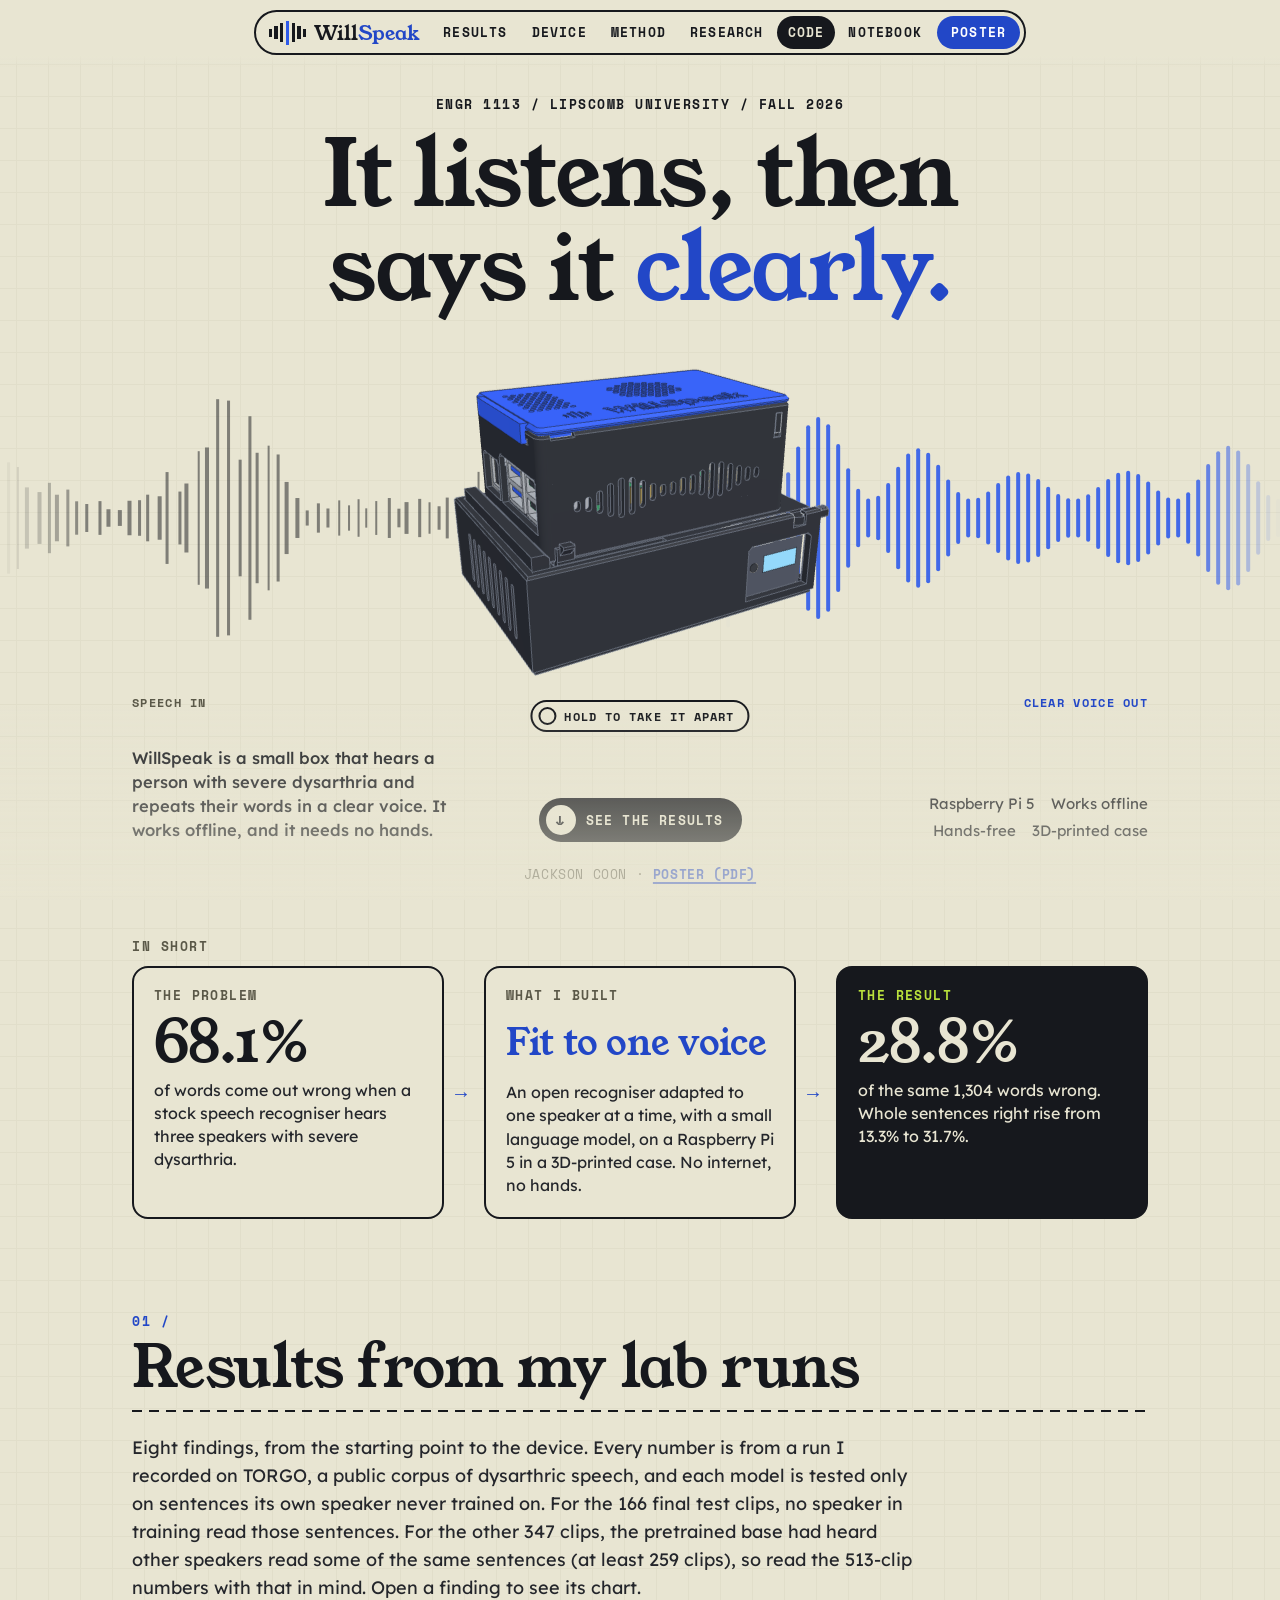
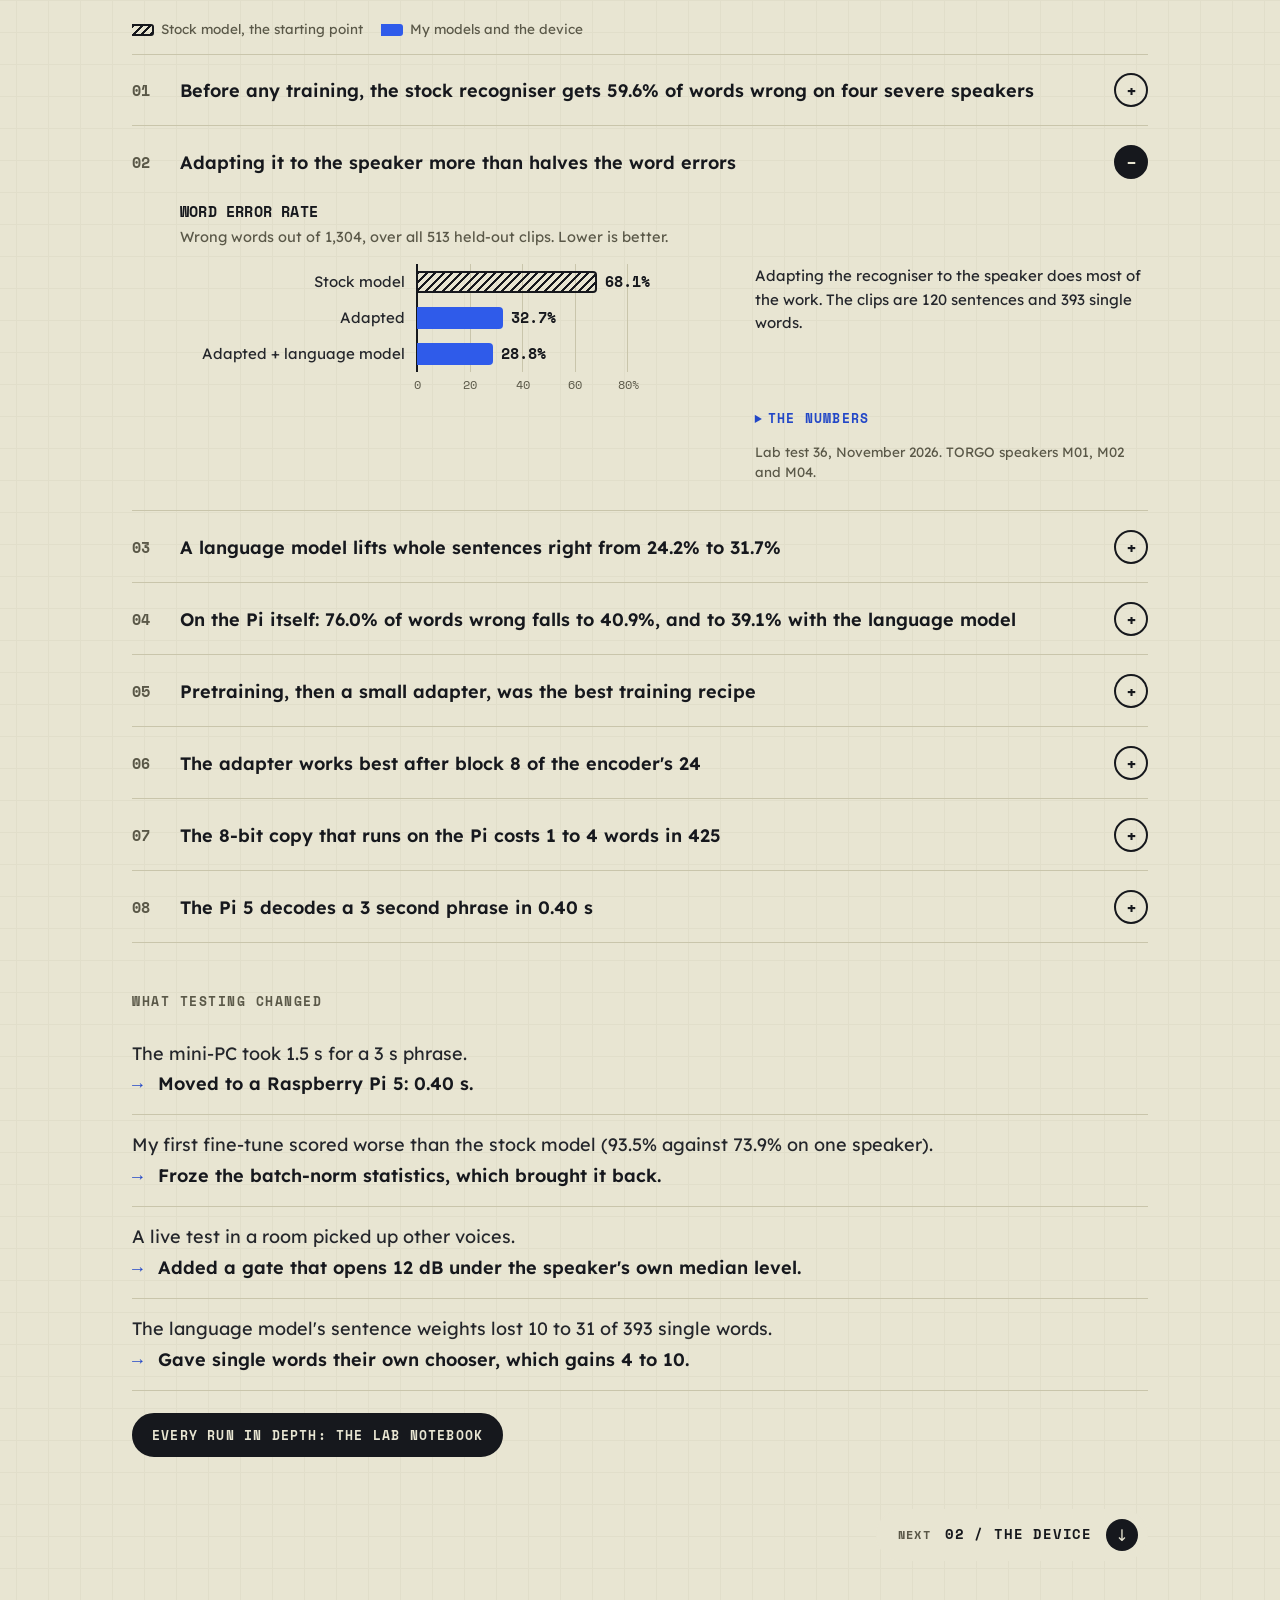
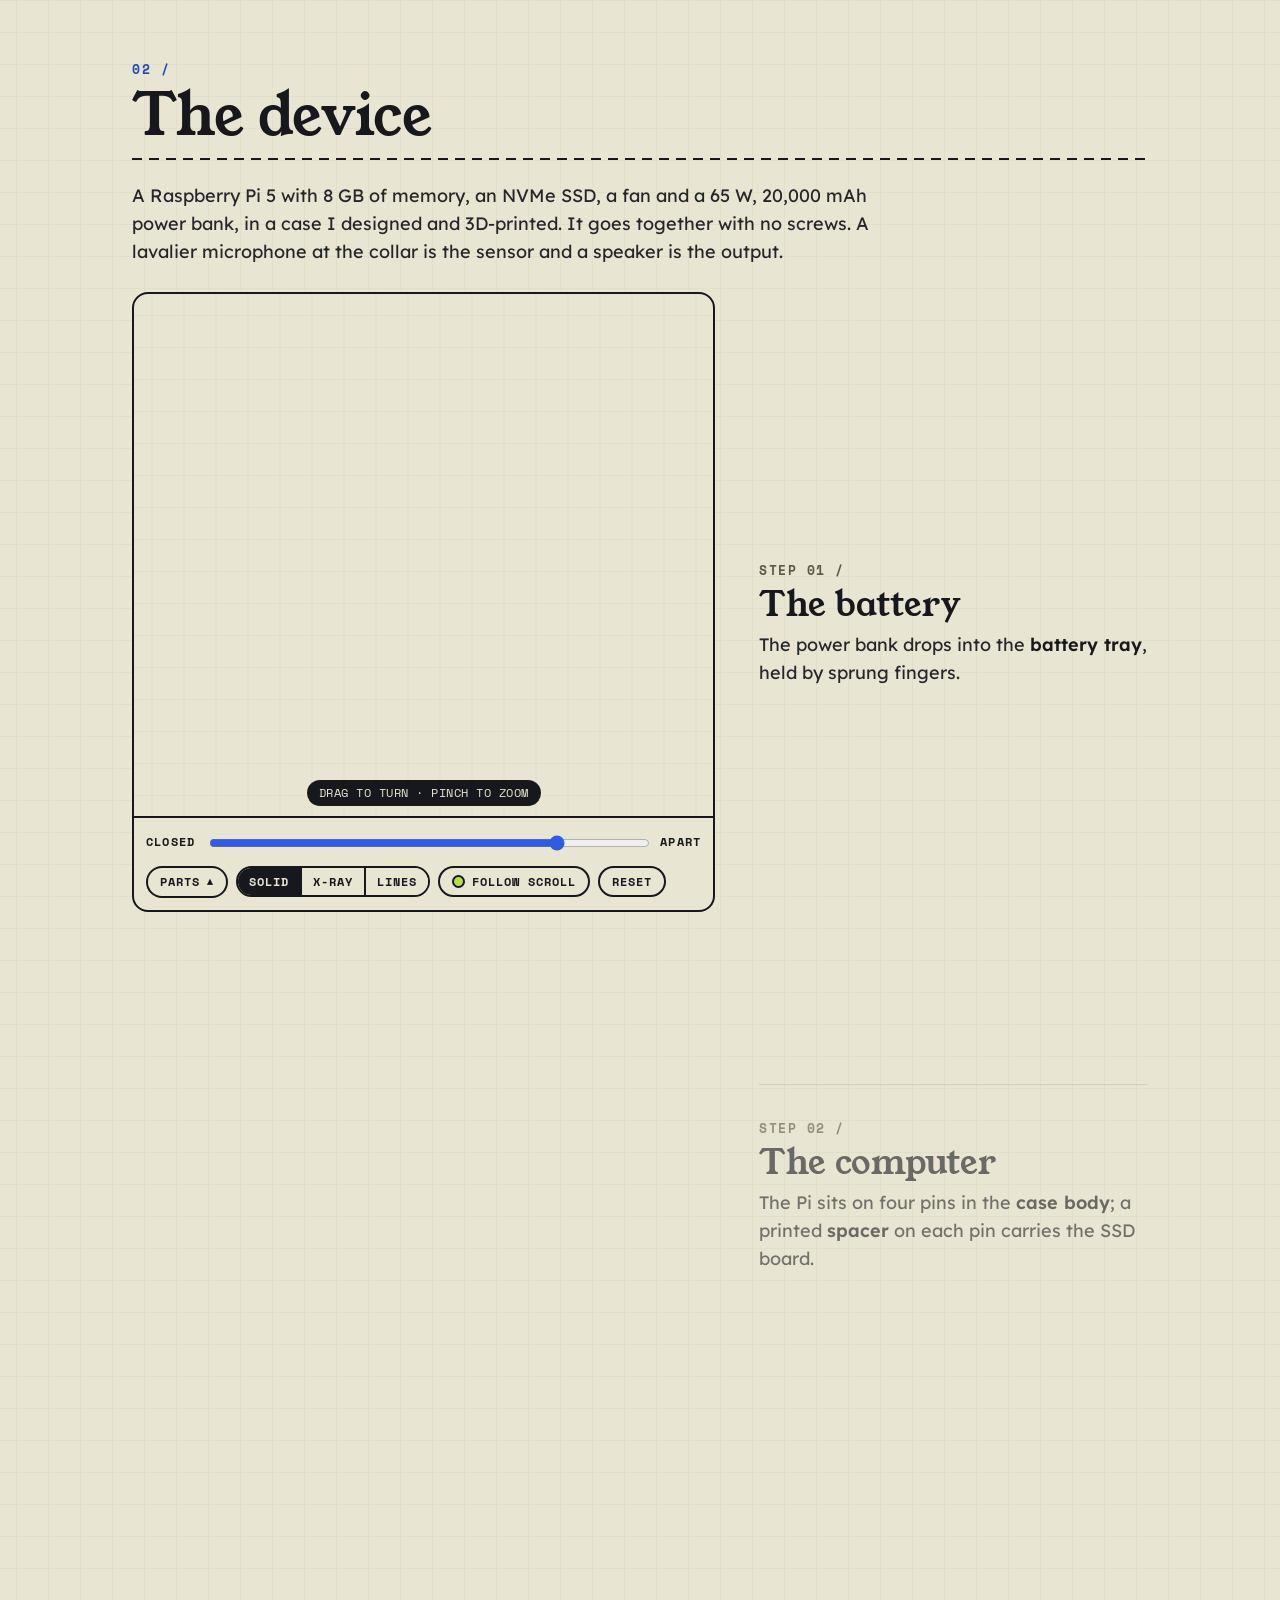
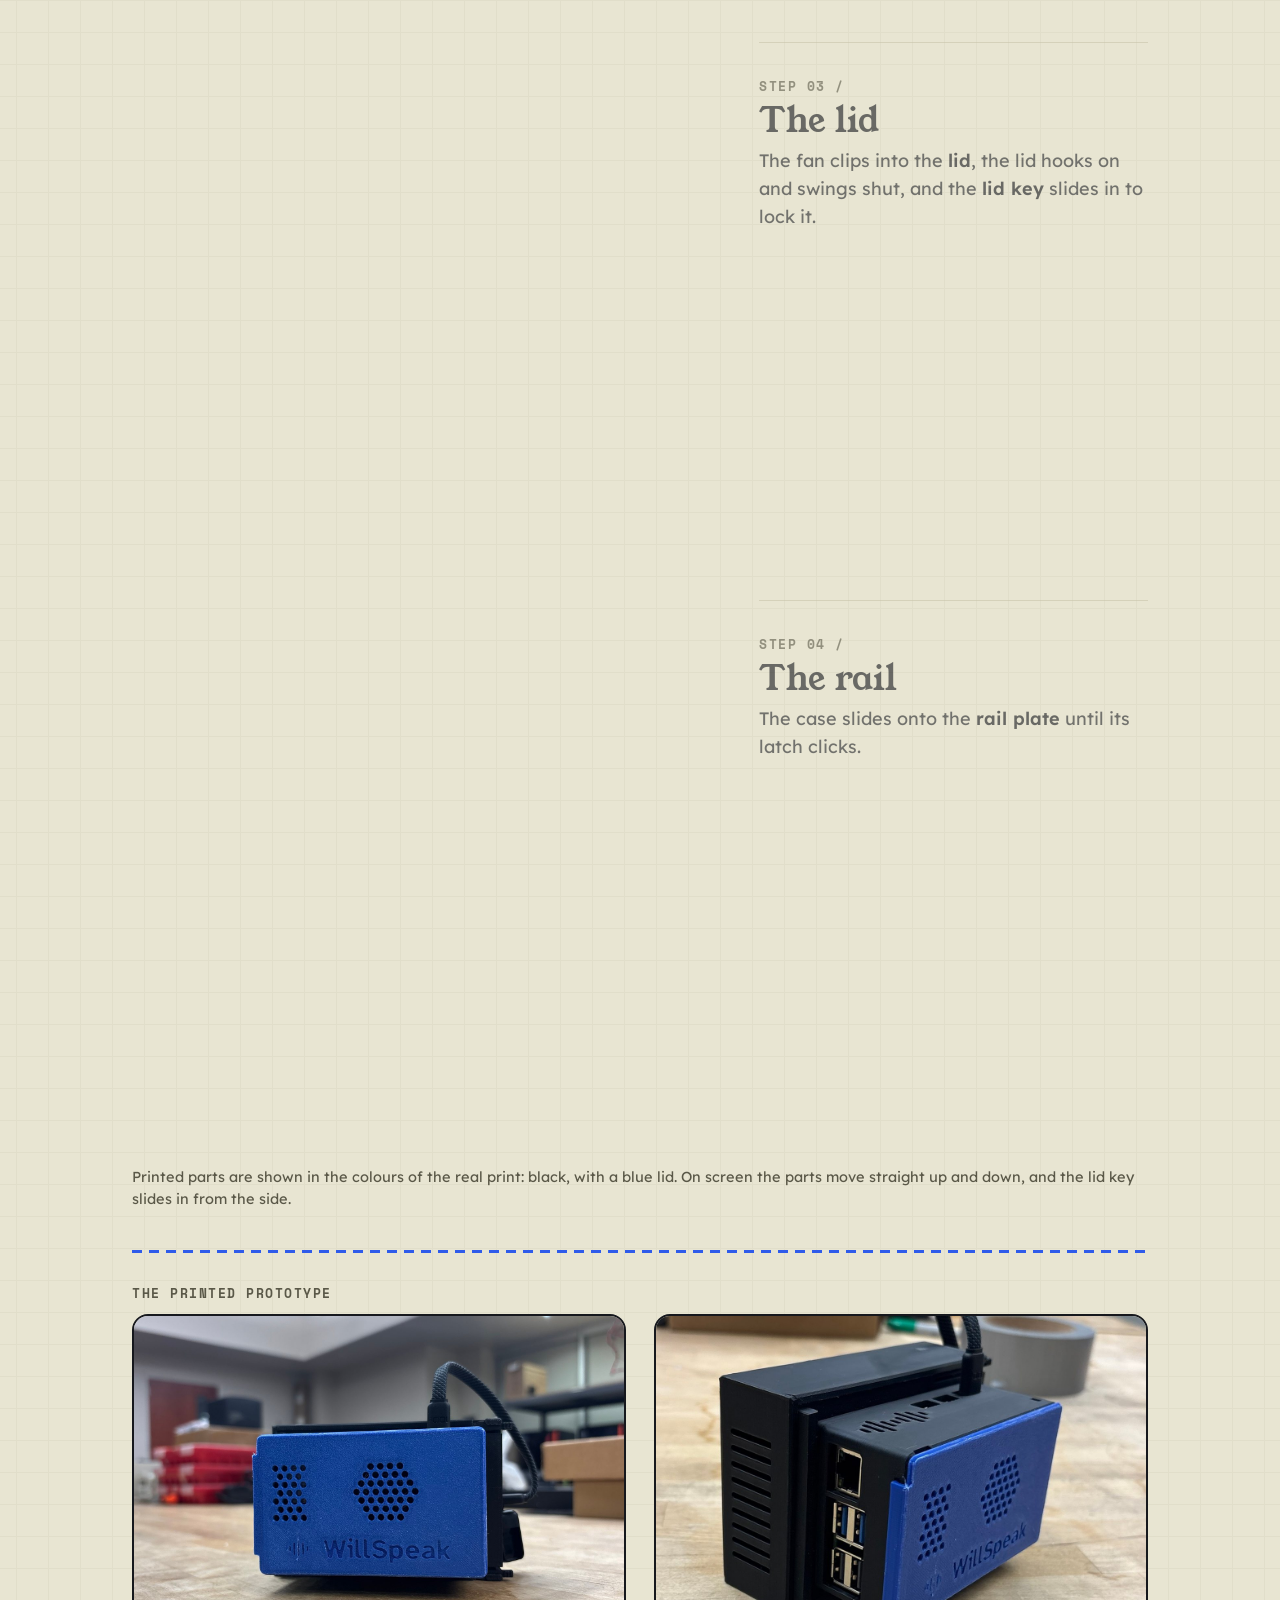
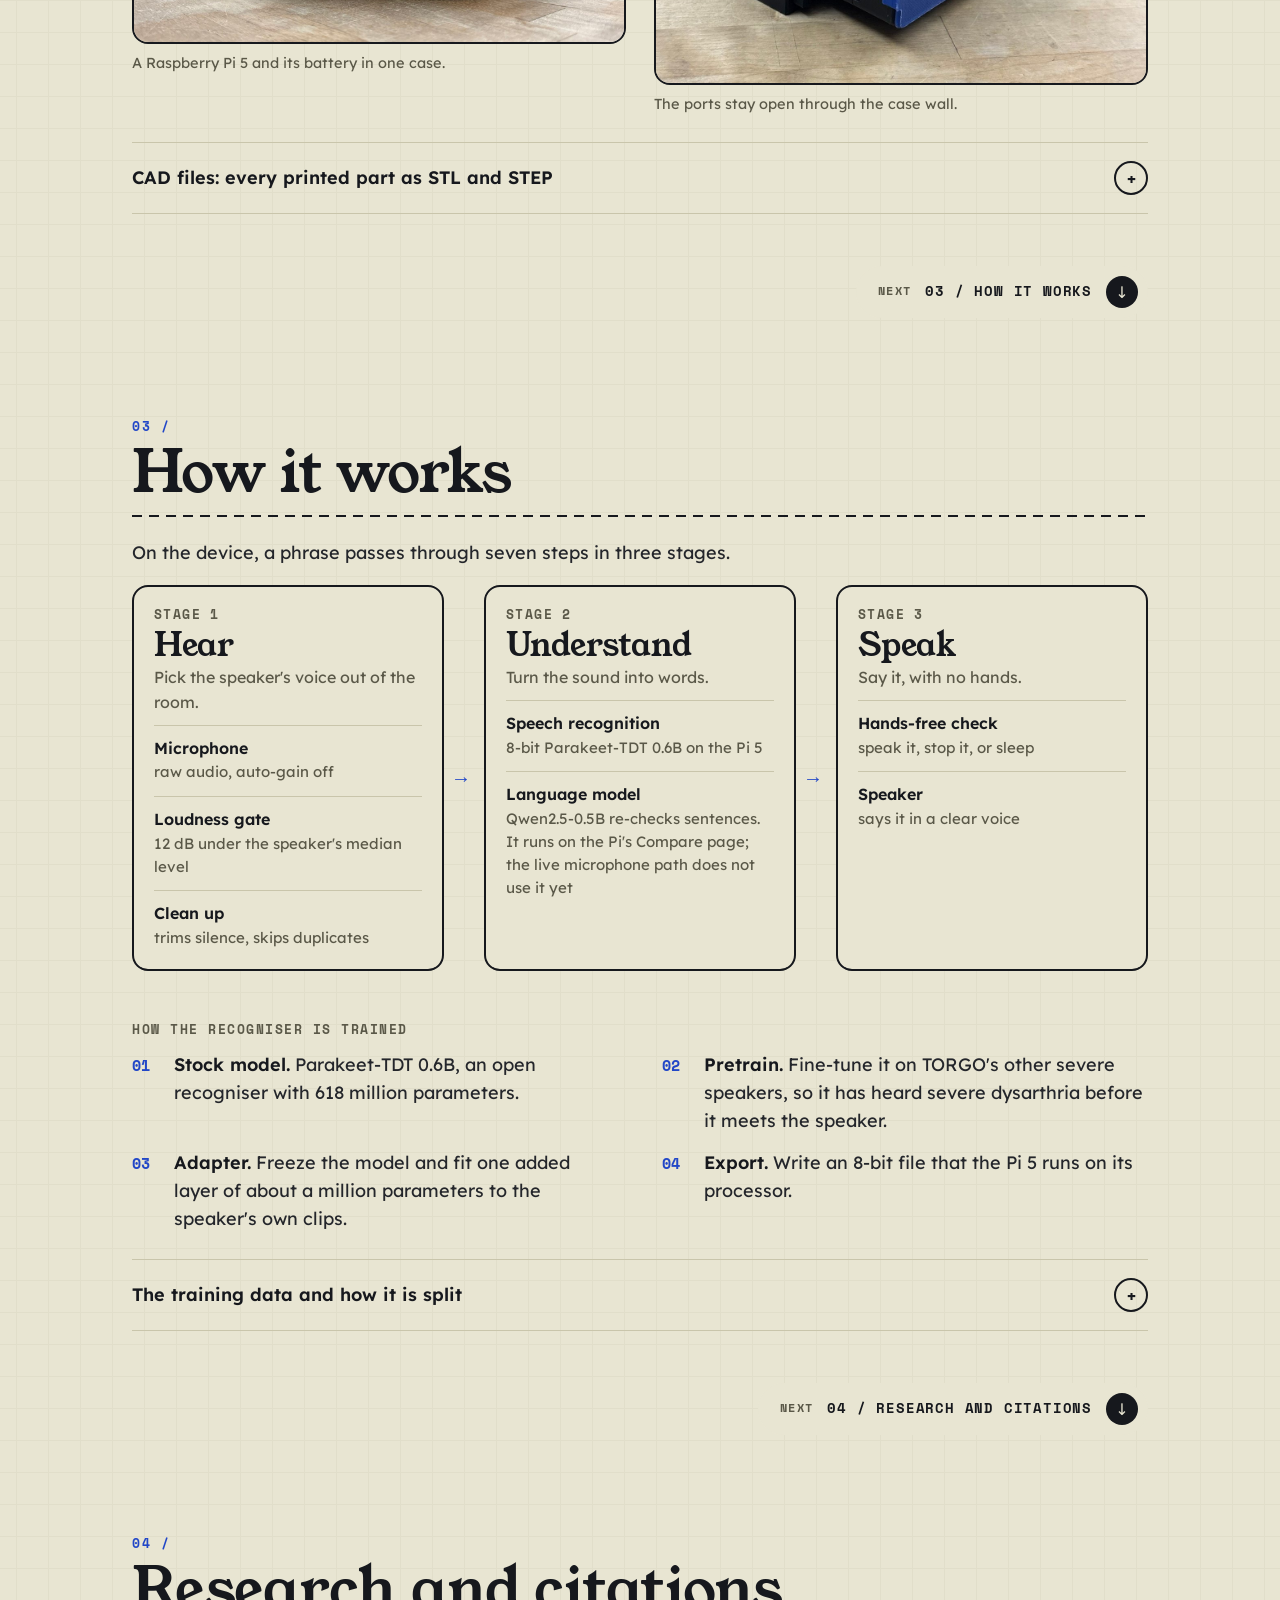
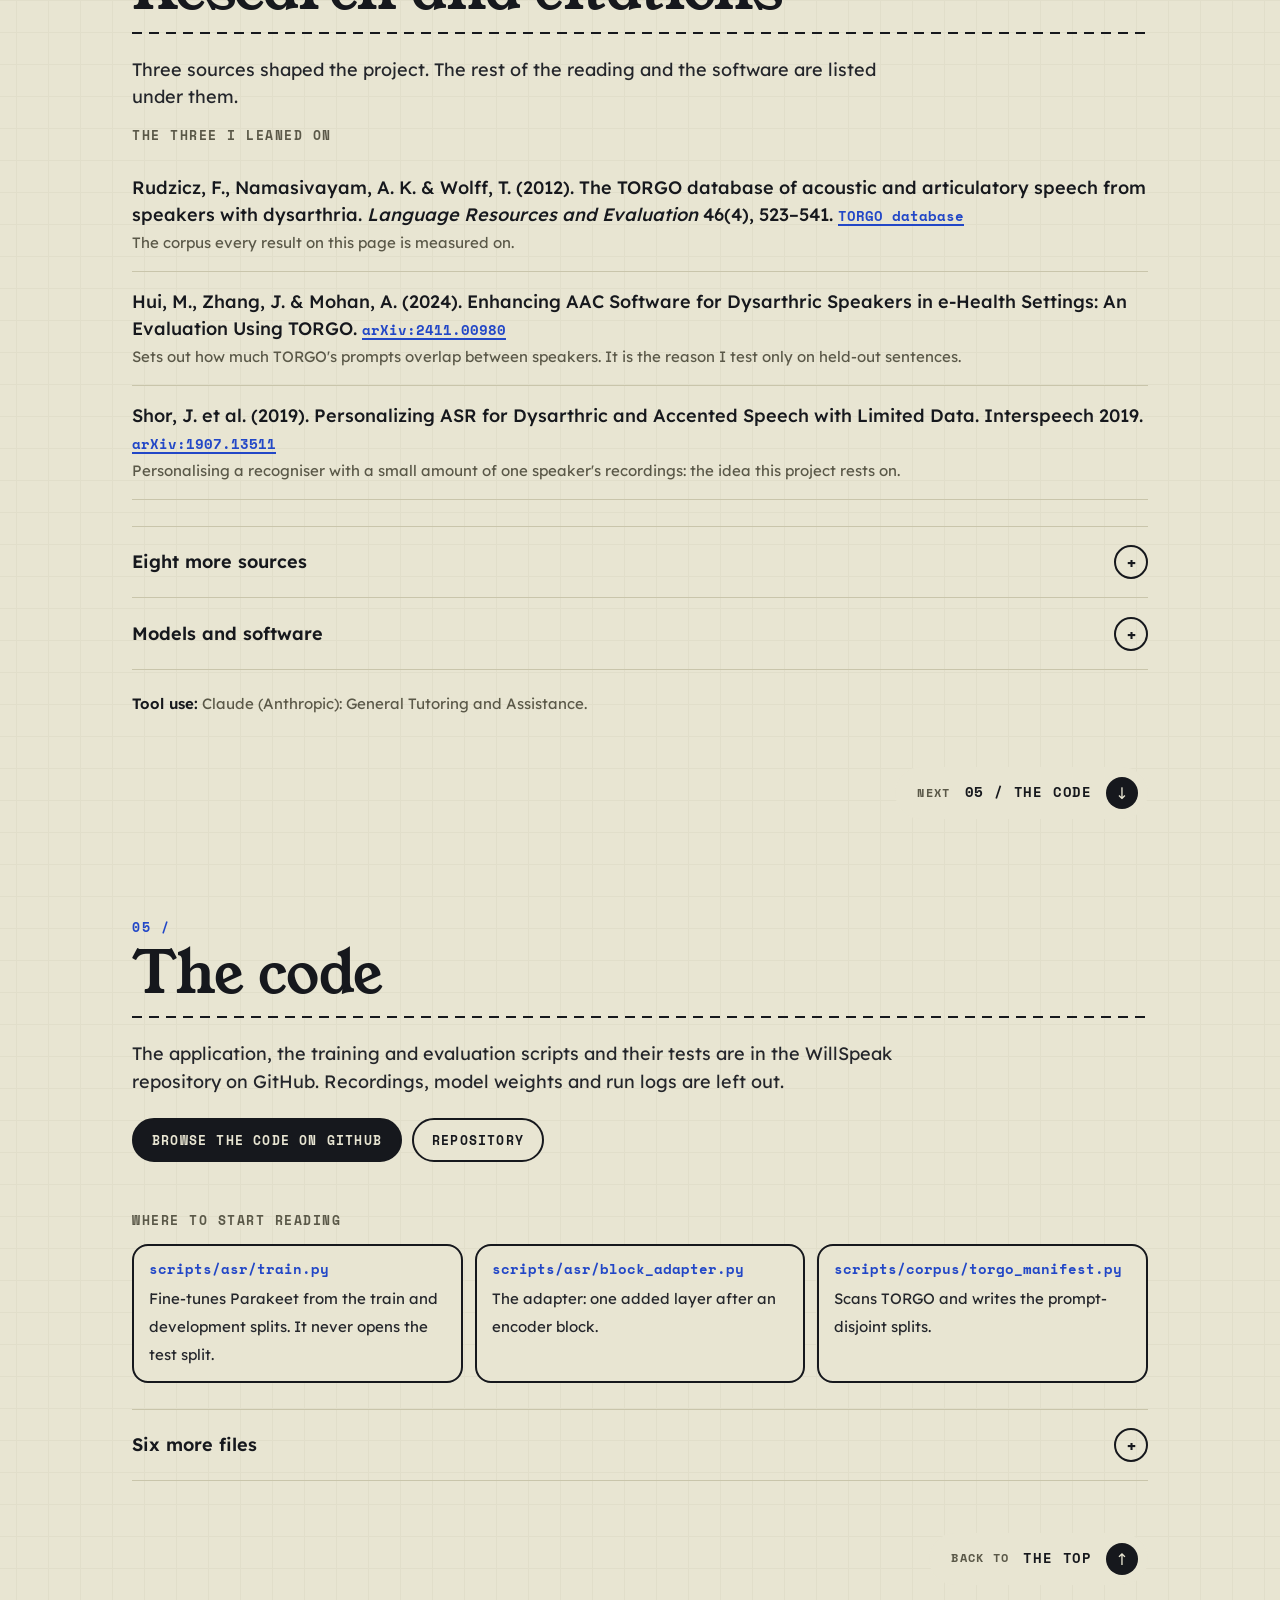
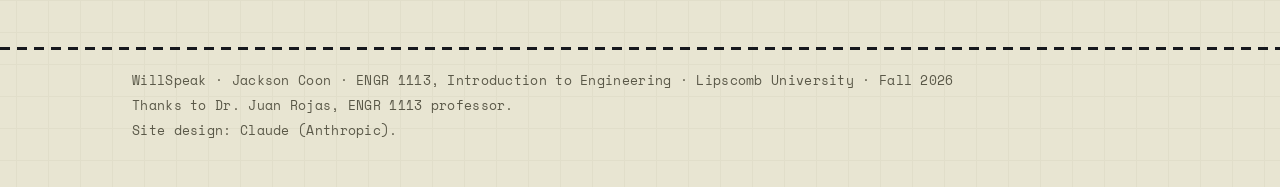
==== commit 47c38190: "Match the tool-use note to the poster; keep the Poster button on phones; full link-preview tags" ====
--- a/index.html
+++ b/index.html
@@ -7,7 +7,11 @@
 <meta name="description" content="WillSpeak hears a person with severe dysarthria and repeats their words in a clear voice. Results, the 3D-printed case, the research behind it and the code.">
 <meta property="og:title" content="WillSpeak">
 <meta property="og:description" content="An offline, hands-free speech device on a Raspberry Pi 5. Results, CAD models, research and code.">
-<meta property="og:image" content="assets/img/device-front.jpg">
+<meta property="og:type" content="website">
+<meta property="og:url" content="https://rednetty.github.io/willspeak-site/">
+<meta property="og:image" content="https://rednetty.github.io/willspeak-site/assets/img/device-front.jpg">
+<meta property="og:image:alt" content="The WillSpeak prototype: a black 3D-printed case with a blue lid.">
+<meta name="twitter:card" content="summary_large_image">
 <meta name="theme-color" content="#E8E5D2">
 <link rel="icon" href="data:image/svg+xml,%3Csvg xmlns='http://www.w3.org/2000/svg' viewBox='0 0 32 32'%3E%3Cg fill='%232F5BEA'%3E%3Crect x='5' y='11' width='4' height='10' rx='2'/%3E%3Crect x='11' y='6' width='4' height='20' rx='2'/%3E%3Crect x='23' y='11' width='4' height='10' rx='2'/%3E%3C/g%3E%3Crect x='17' y='3' width='4' height='26' rx='2' fill='%237A4FE0'/%3E%3C/svg%3E">
 <link rel="preload" href="assets/fonts/YoungSerif-Regular.woff2" as="font" type="font/woff2" crossorigin>
@@ -449,7 +453,7 @@
       </div>
     </details>
 
-    <p class="note"><b>Tool use:</b> Claude (Anthropic), sourcing research from eastern countries, general assistant and tutor.</p>
+    <p class="note"><b>Tool use:</b> Claude (Anthropic): General Tutoring and Assistance.</p>
 
     <a class="next" href="#code"><span>Next</span><b>05 / The code</b><i aria-hidden="true"></i></a>
   </div>
--- a/assets/site.css
+++ b/assets/site.css
@@ -367,7 +367,7 @@
 @media (max-width: 600px) {
   .brand span:last-child { position: absolute; width: 1px; height: 1px; overflow: hidden; clip-path: inset(50%); }
   .brand { padding: 0 6px 0 8px; }
-  .pill .cta { display: none; }
+  .pill .cta { padding: 7px 10px; font-size: 11px; letter-spacing: 0.3px; }
   .pill nav { -webkit-mask-image: linear-gradient(90deg, #000 calc(100% - 18px), transparent); mask-image: linear-gradient(90deg, #000 calc(100% - 18px), transparent); padding-right: 10px; }
   .pill nav a { padding: 7px 6px; font-size: 11px; letter-spacing: 0.3px; }
   .eyebrow { font-size: 11px; letter-spacing: 0.8px; }
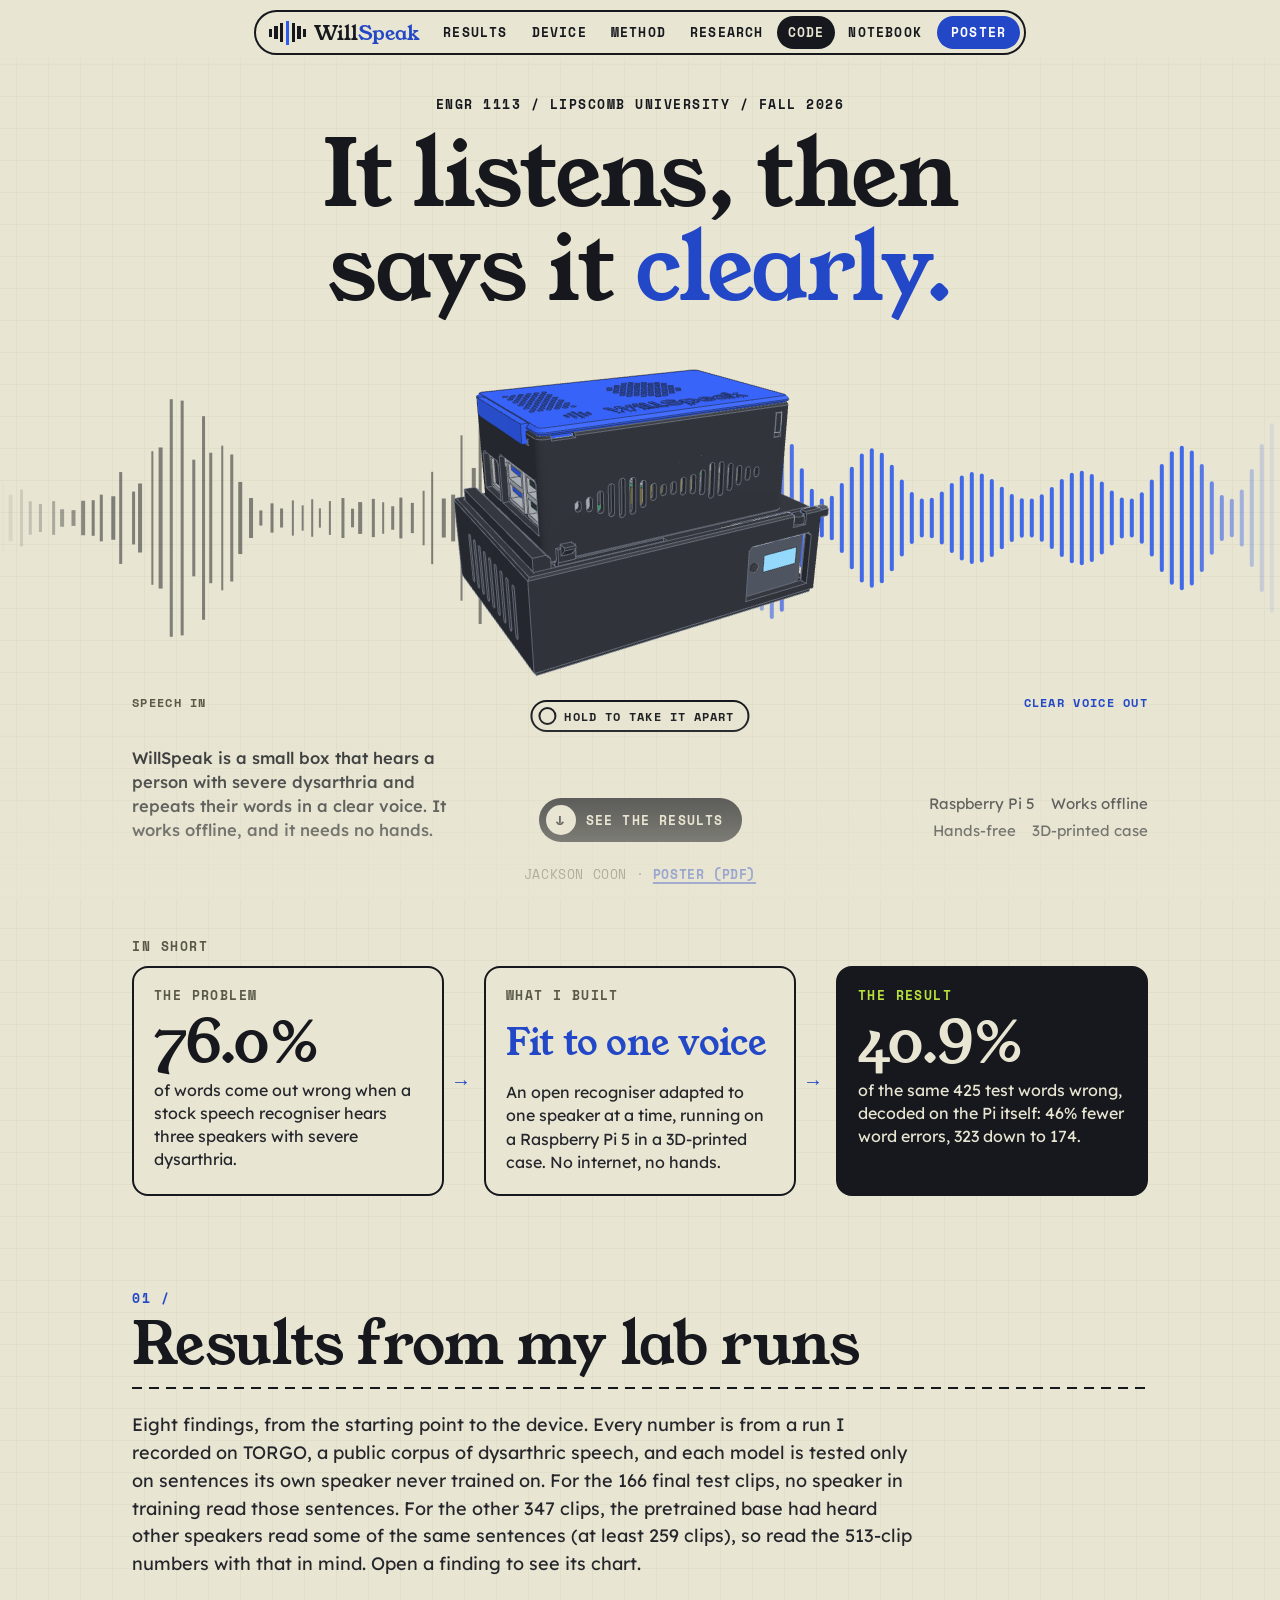
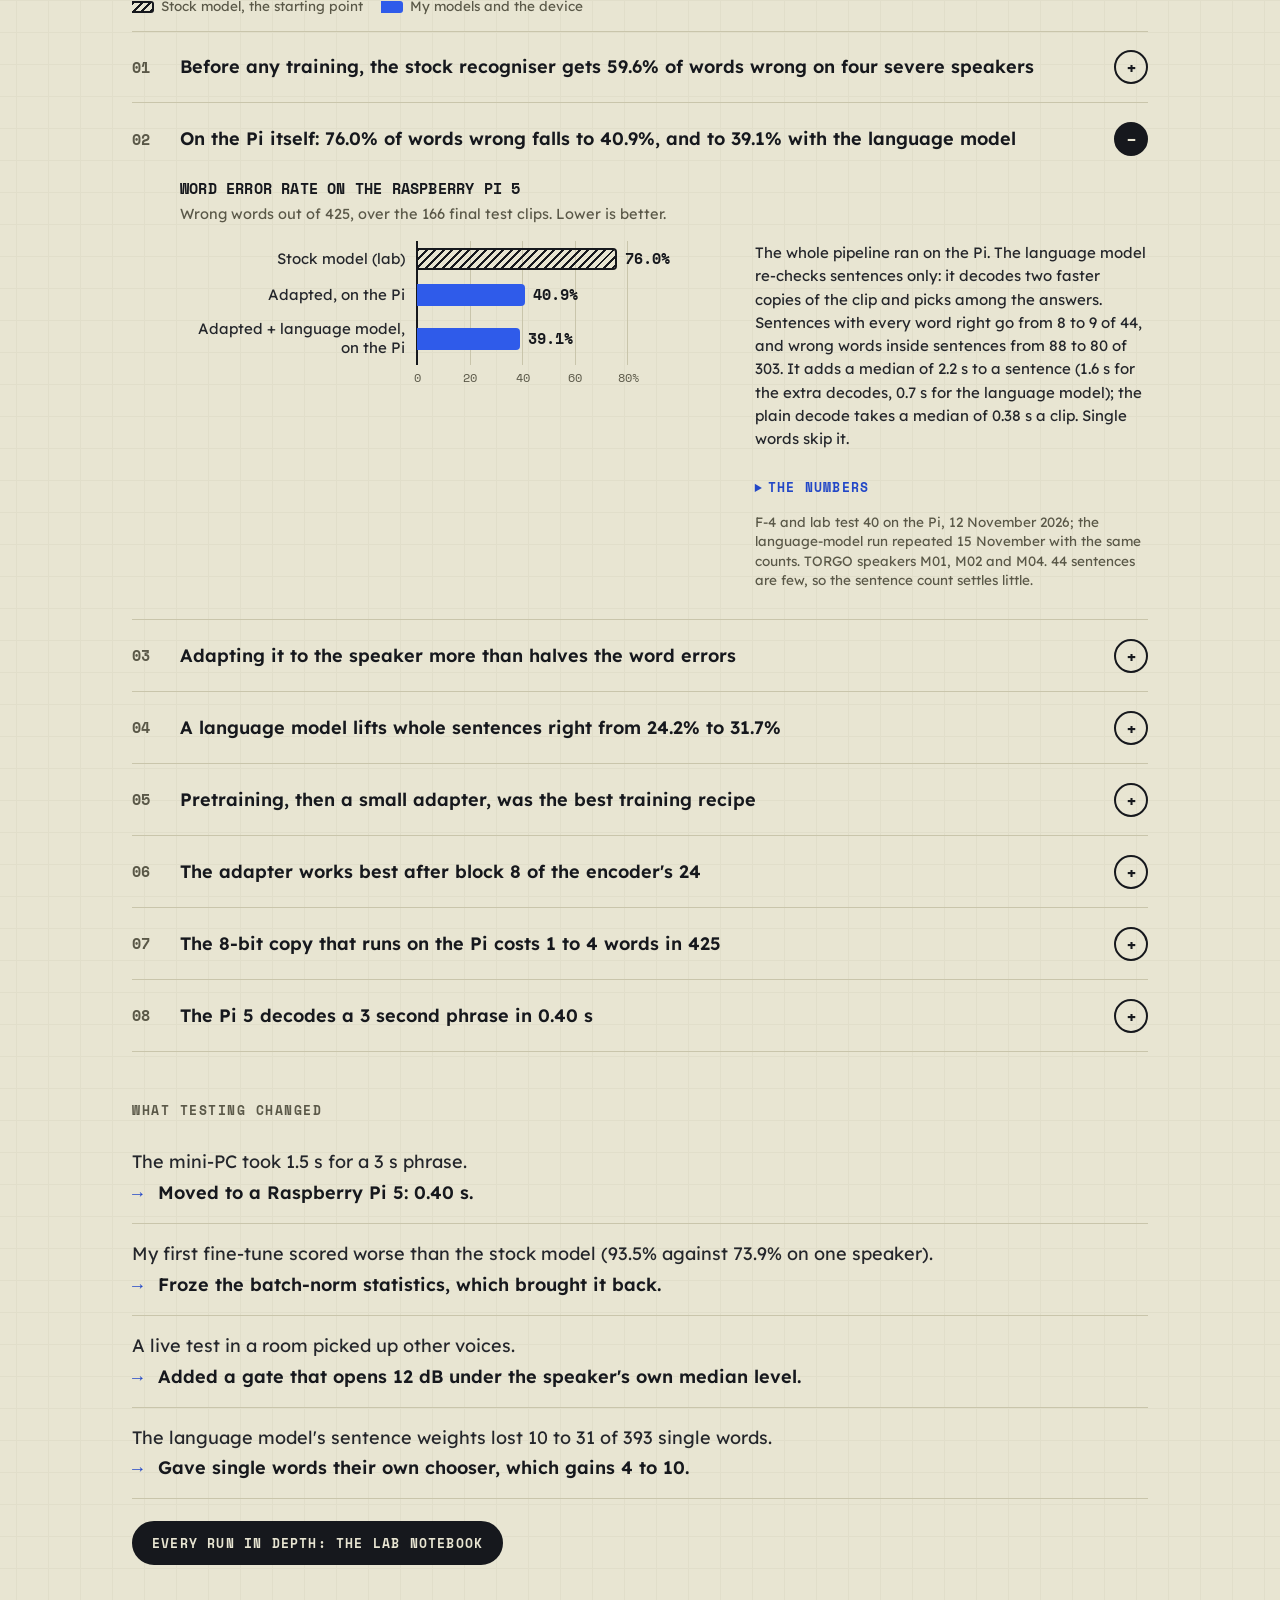
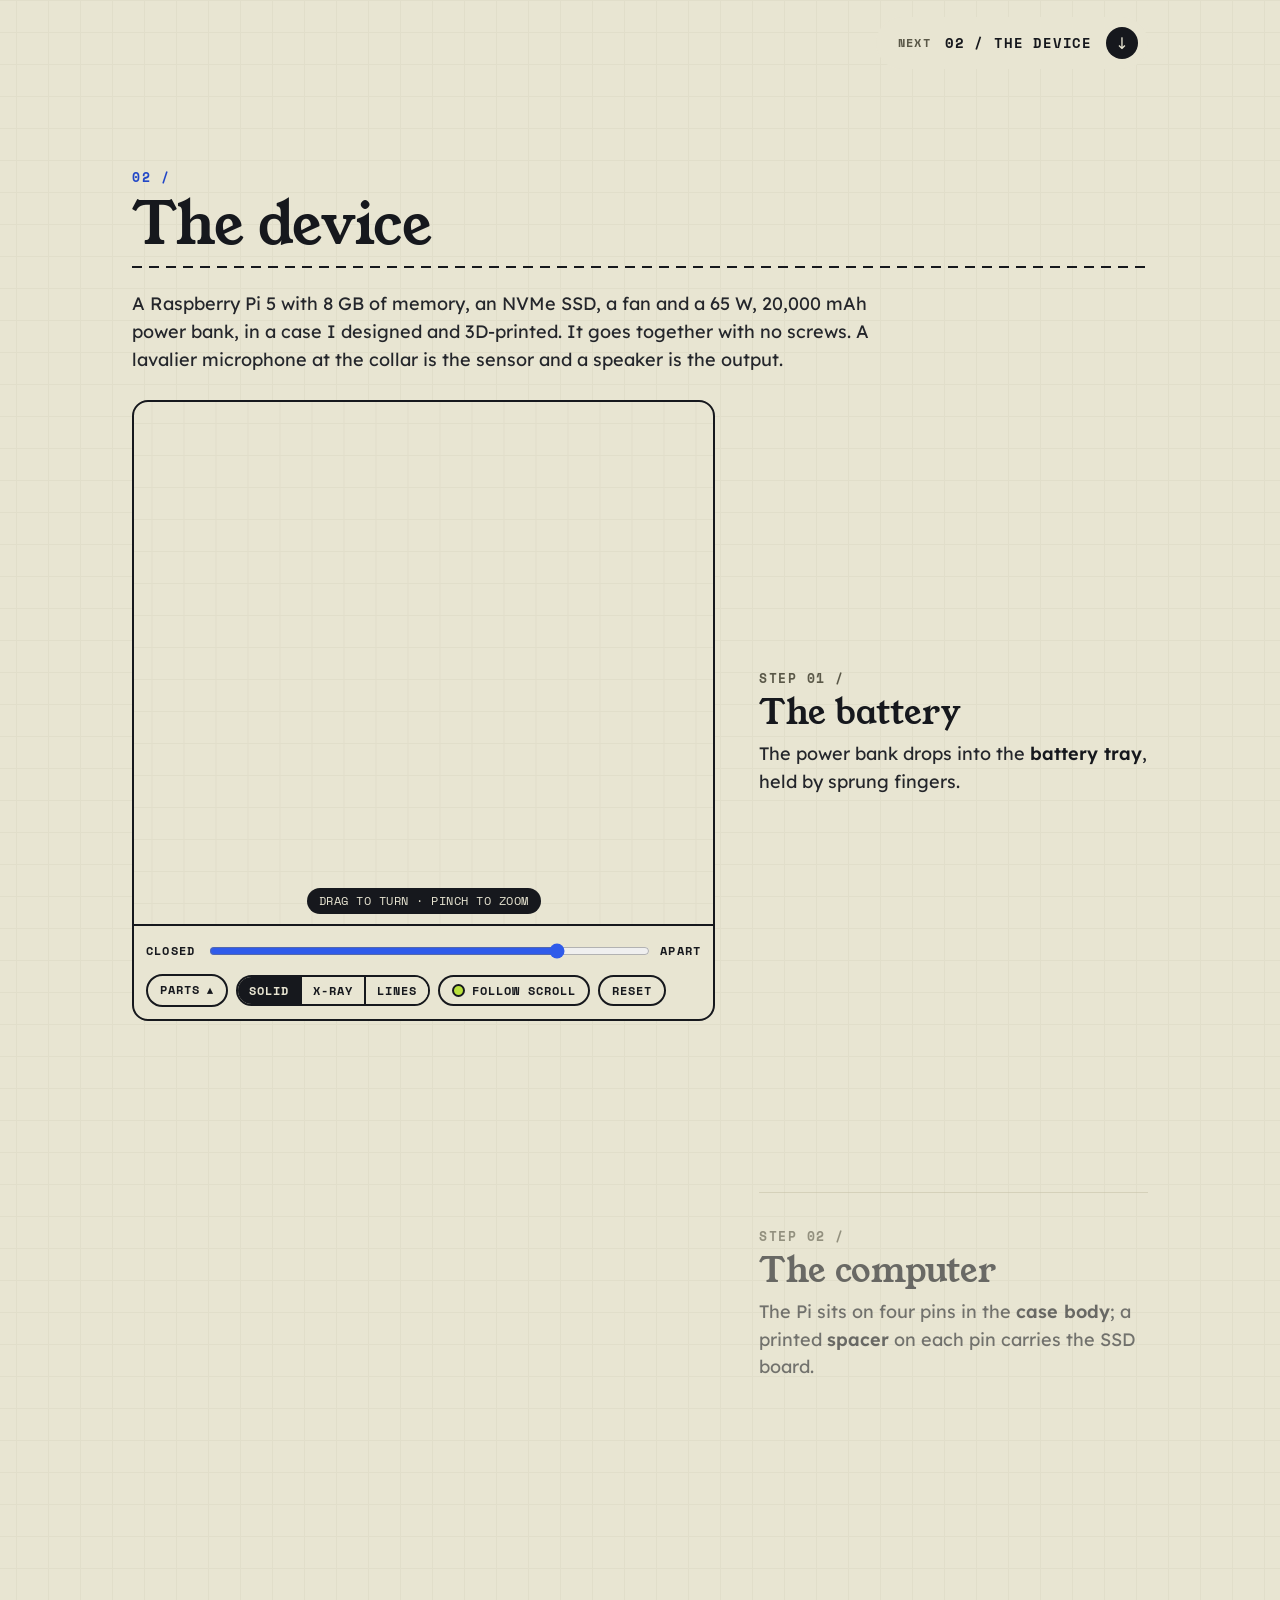
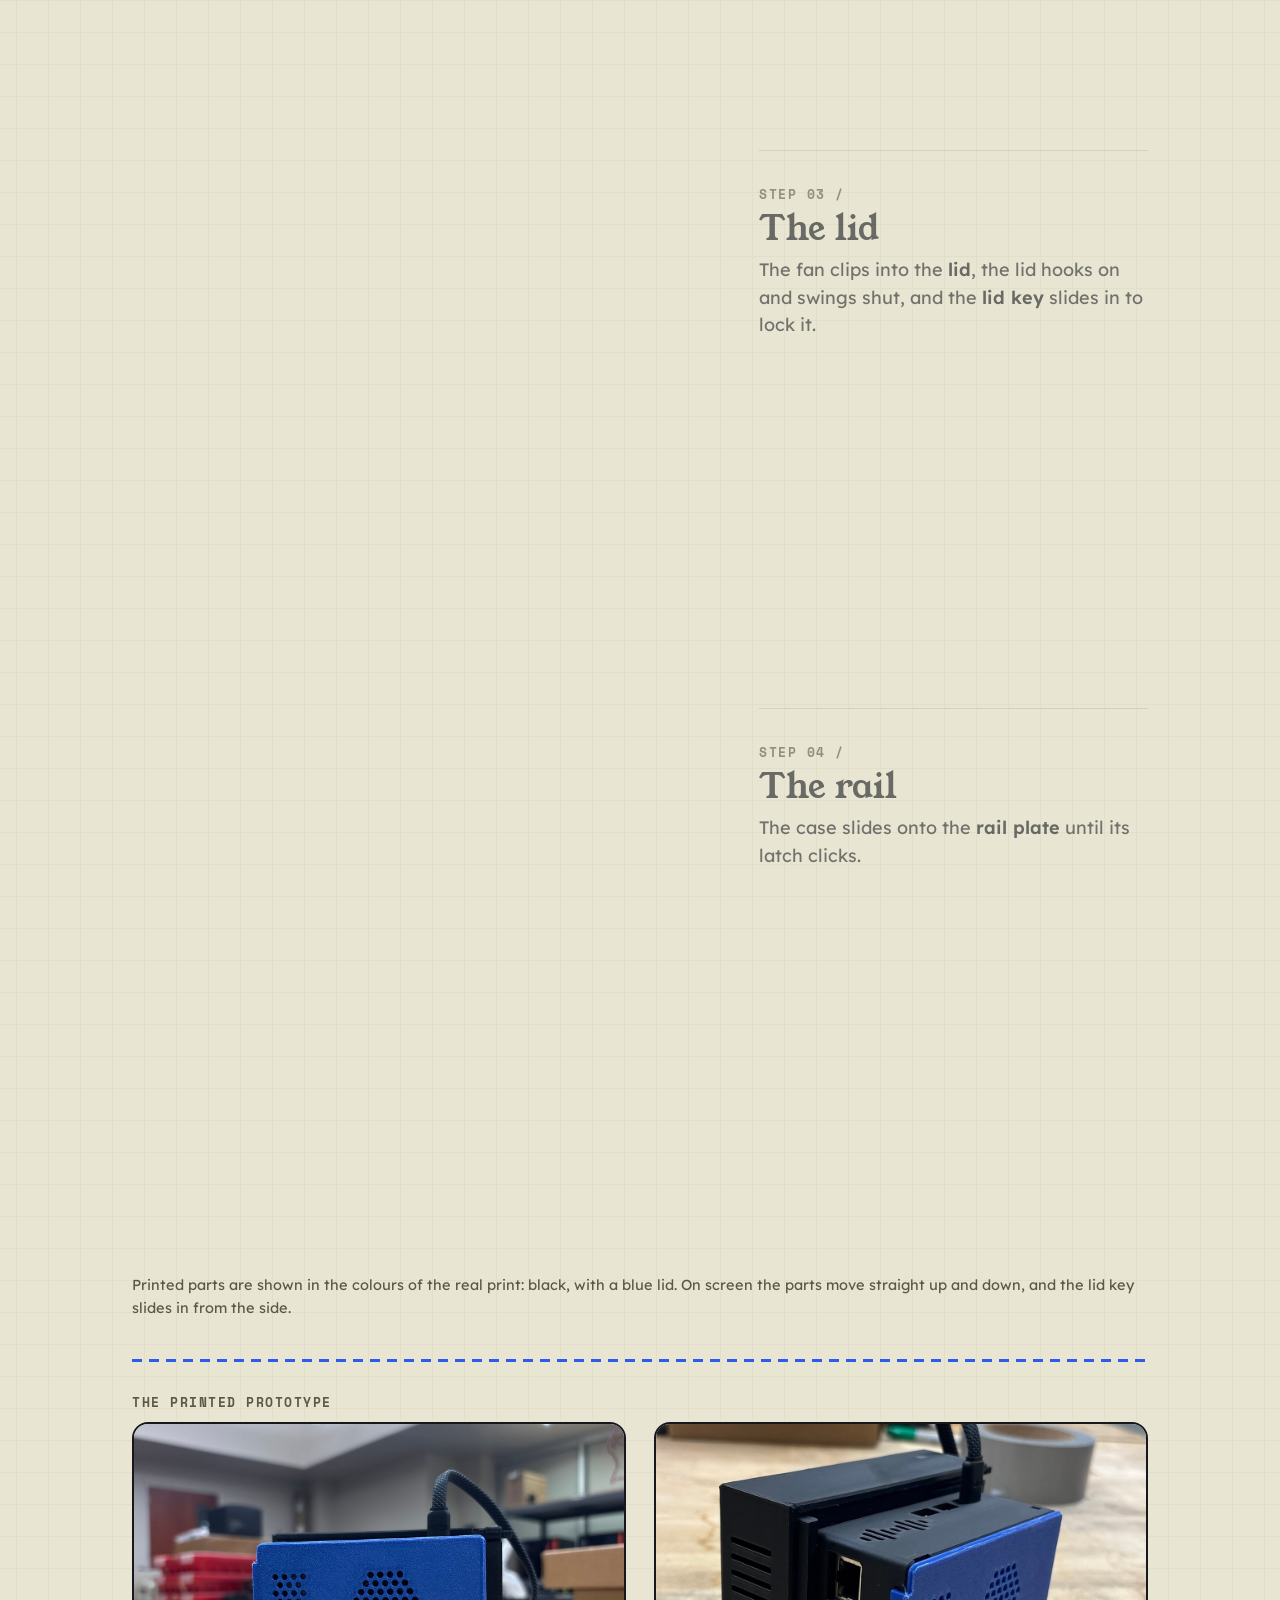
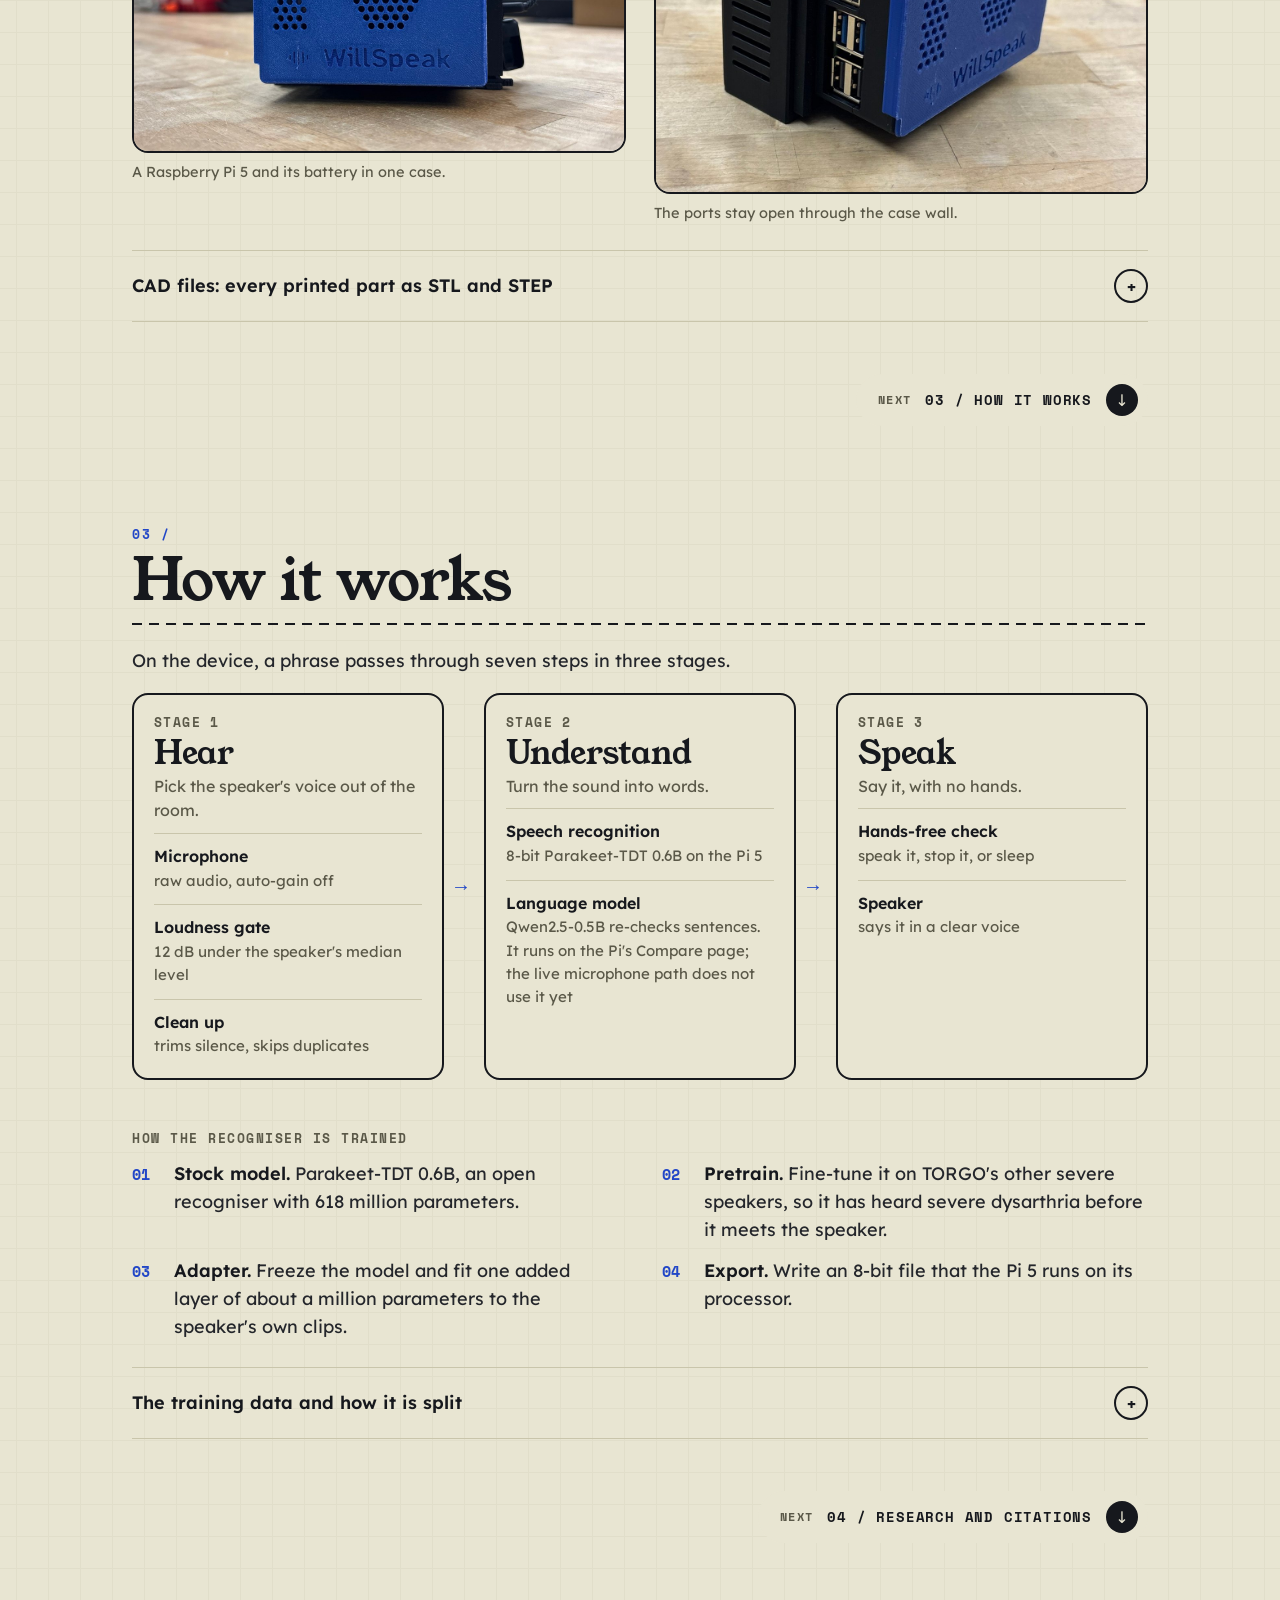
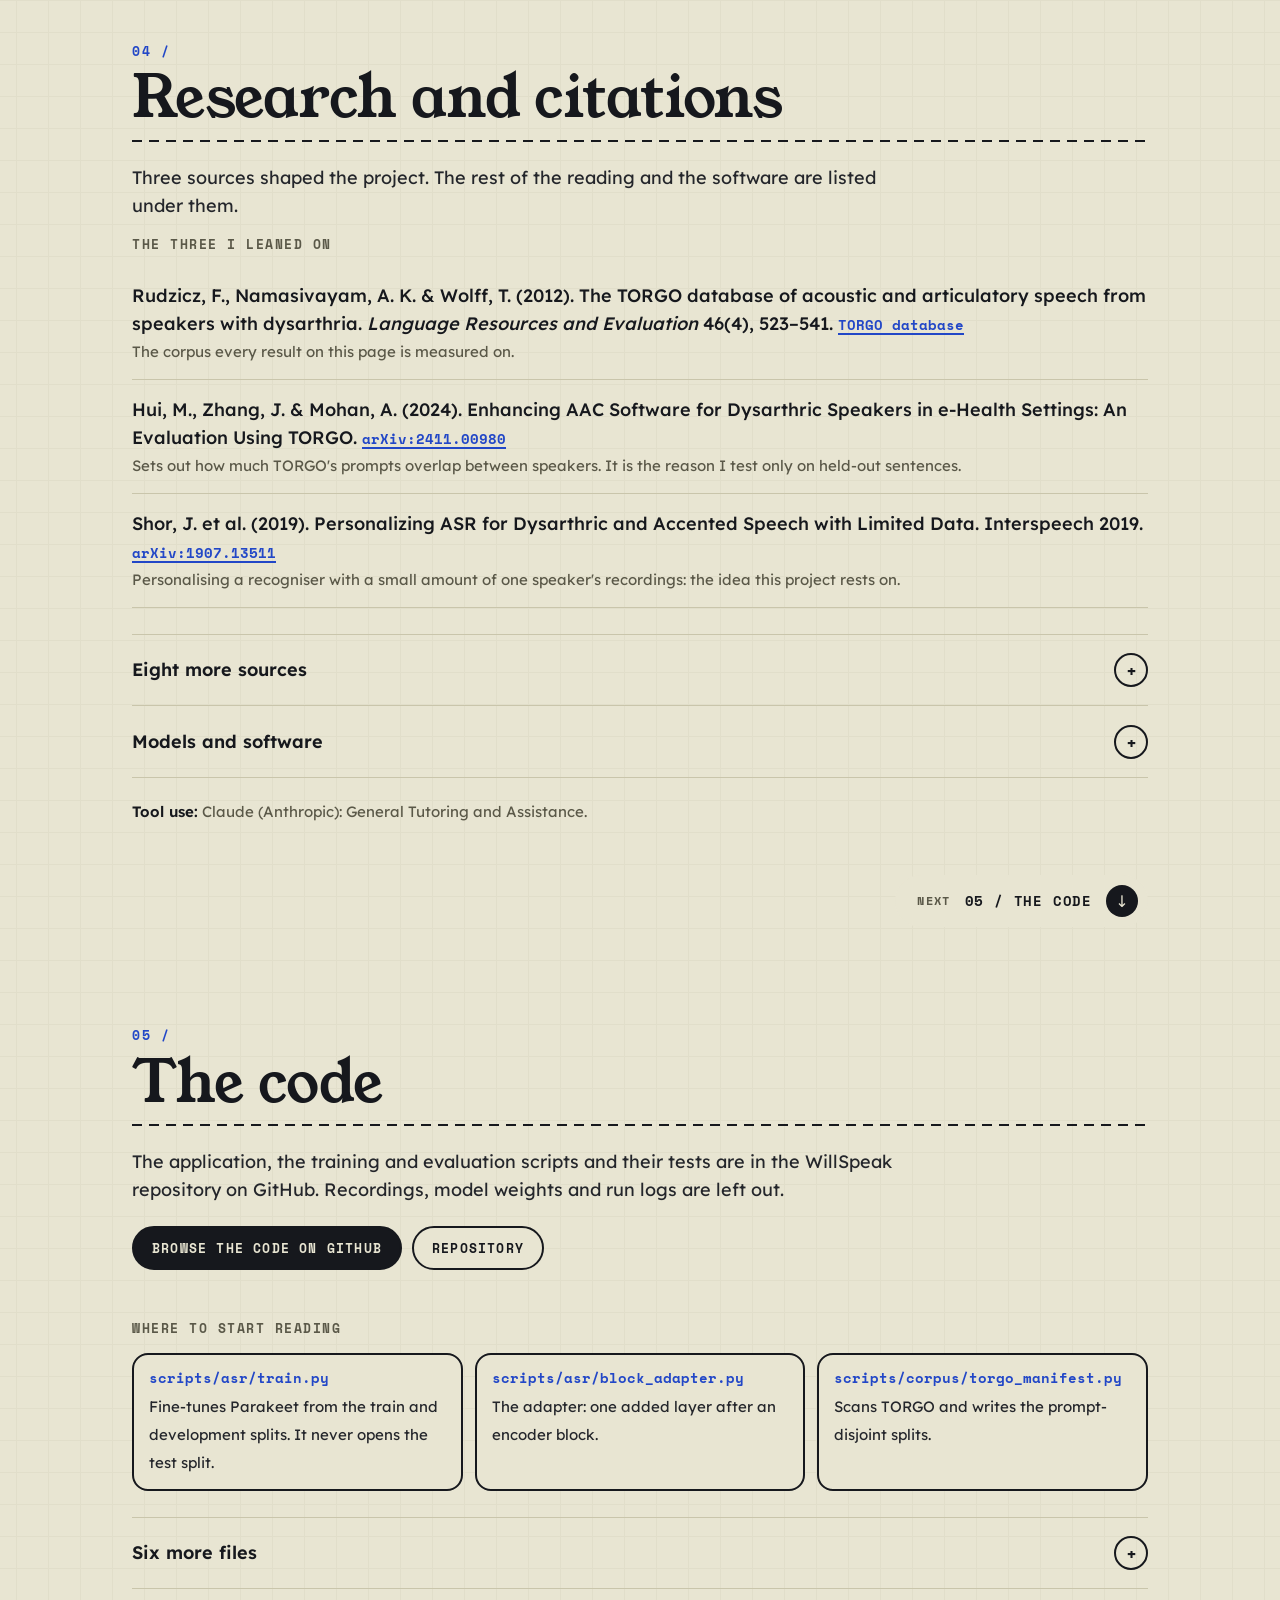
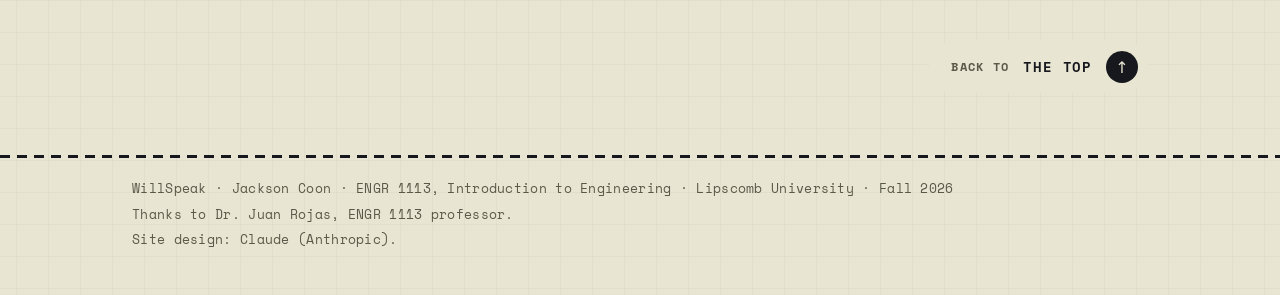
==== commit 5c85a507: "Lead with the on-Pi result to match the poster; fix the severe speaker count" ====
--- a/index.html
+++ b/index.html
@@ -71,9 +71,9 @@
   <div class="wrap">
     <p class="label">In short</p>
     <ol class="path">
-      <li><span class="k">The problem</span><b class="v">68.1%</b><p>of words come out wrong when a stock speech recogniser hears three speakers with severe dysarthria.</p></li>
-      <li><span class="k">What I built</span><b class="v words">Fit to one voice</b><p>An open recogniser adapted to one speaker at a time, with a small language model, on a Raspberry Pi 5 in a 3D-printed case. No internet, no hands.</p></li>
-      <li><span class="k">The result</span><b class="v">28.8%</b><p>of the same 1,304 words wrong. Whole sentences right rise from 13.3% to 31.7%.</p></li>
+      <li><span class="k">The problem</span><b class="v">76.0%</b><p>of words come out wrong when a stock speech recogniser hears three speakers with severe dysarthria.</p></li>
+      <li><span class="k">What I built</span><b class="v words">Fit to one voice</b><p>An open recogniser adapted to one speaker at a time, running on a Raspberry Pi 5 in a 3D-printed case. No internet, no hands.</p></li>
+      <li><span class="k">The result</span><b class="v">40.9%</b><p>of the same 425 test words wrong, decoded on the Pi itself: 46% fewer word errors, 323 down to 174.</p></li>
     </ol>
   </div>
 </div>
@@ -97,6 +97,32 @@
         </div>
       </details></li>
       <li><details class="fold" open>
+        <summary><span class="t">On the Pi itself: 76.0% of words wrong falls to 40.9%, and to 39.1% with the language model</span></summary>
+        <div class="fold-body">
+      <figure class="chart" aria-labelledby="c7">
+        <h3 id="c7">Word error rate on the Raspberry Pi 5</h3>
+        <p class="sub">Wrong words out of 425, over the 166 final test clips. Lower is better.</p>
+        <div class="plot" style="--max: 80">
+          <div class="rows">
+            <div class="grid" aria-hidden="true"><i></i><i></i><i></i><i></i><i></i></div>
+            <div class="row" tabindex="0"><span class="name">Stock model (lab)</span><span class="track"><span class="bar-fill base" style="--v: 76.0"></span><span class="val" style="--v: 76.0">76.0%</span></span><span class="tip" role="tooltip">323 of 425 words wrong.</span></div>
+            <div class="row" tabindex="0"><span class="name">Adapted, on the Pi</span><span class="track"><span class="bar-fill" style="--v: 40.9"></span><span class="val" style="--v: 40.9">40.9%</span></span><span class="tip" role="tooltip">174 of 425 words wrong. The 8-bit speaker models, decoded on the Pi.</span></div>
+            <div class="row" tabindex="0"><span class="name">Adapted + language model, on the Pi</span><span class="track"><span class="bar-fill" style="--v: 39.1"></span><span class="val" style="--v: 39.1">39.1%</span></span><span class="tip" role="tooltip">166 of 425 words wrong. Qwen2.5-0.5B chooses among three decodes of each sentence.</span></div>
+          </div>
+          <div class="axis" aria-hidden="true"><span>0</span><span>20</span><span>40</span><span>60</span><span>80%</span></div>
+        </div>
+        <p class="cap">The whole pipeline ran on the Pi. The language model re-checks sentences only: it decodes two faster copies of the clip and picks among the answers. Sentences with every word right go from 8 to 9 of 44, and wrong words inside sentences from 88 to 80 of 303. It adds a median of 2.2 s to a sentence (1.6 s for the extra decodes, 0.7 s for the language model); the plain decode takes a median of 0.38 s a clip. Single words skip it.</p>
+        <details><summary>The numbers</summary>
+          <table><thead><tr><th>Model</th><th class="num">Wrong</th><th class="num">Of</th><th class="num">Share</th></tr></thead>
+          <tbody><tr><td>Stock model (lab)</td><td class="num">323</td><td class="num">425</td><td class="num">76.0%</td></tr>
+          <tr><td>Adapted, on the Pi</td><td class="num">174</td><td class="num">425</td><td class="num">40.9%</td></tr>
+          <tr><td>Adapted + language model, on the Pi</td><td class="num">166</td><td class="num">425</td><td class="num">39.1%</td></tr></tbody></table>
+        </details>
+        <p class="src">F-4 and lab test 40 on the Pi, 12 November 2026; the language-model run repeated 15 November with the same counts. TORGO speakers M01, M02 and M04. 44 sentences are few, so the sentence count settles little.</p>
+      </figure>
+        </div>
+      </details></li>
+      <li><details class="fold">
         <summary><span class="t">Adapting it to the speaker more than halves the word errors</span></summary>
         <div class="fold-body">
       <figure class="chart" aria-labelledby="c2">
@@ -145,32 +171,6 @@
           <tr><td>Adapted + language model</td><td class="num">38</td><td class="num">120</td><td class="num">31.7%</td></tr></tbody></table>
         </details>
         <p class="src">Lab test 36, November 2026. TORGO speakers M01, M02 and M04.</p>
-      </figure>
-        </div>
-      </details></li>
-      <li><details class="fold">
-        <summary><span class="t">On the Pi itself: 76.0% of words wrong falls to 40.9%, and to 39.1% with the language model</span></summary>
-        <div class="fold-body">
-      <figure class="chart" aria-labelledby="c7">
-        <h3 id="c7">Word error rate on the Raspberry Pi 5</h3>
-        <p class="sub">Wrong words out of 425, over the 166 final test clips. Lower is better.</p>
-        <div class="plot" style="--max: 80">
-          <div class="rows">
-            <div class="grid" aria-hidden="true"><i></i><i></i><i></i><i></i><i></i></div>
-            <div class="row" tabindex="0"><span class="name">Stock model (lab)</span><span class="track"><span class="bar-fill base" style="--v: 76.0"></span><span class="val" style="--v: 76.0">76.0%</span></span><span class="tip" role="tooltip">323 of 425 words wrong.</span></div>
-            <div class="row" tabindex="0"><span class="name">Adapted, on the Pi</span><span class="track"><span class="bar-fill" style="--v: 40.9"></span><span class="val" style="--v: 40.9">40.9%</span></span><span class="tip" role="tooltip">174 of 425 words wrong. The 8-bit speaker models, decoded on the Pi.</span></div>
-            <div class="row" tabindex="0"><span class="name">Adapted + language model, on the Pi</span><span class="track"><span class="bar-fill" style="--v: 39.1"></span><span class="val" style="--v: 39.1">39.1%</span></span><span class="tip" role="tooltip">166 of 425 words wrong. Qwen2.5-0.5B chooses among three decodes of each sentence.</span></div>
-          </div>
-          <div class="axis" aria-hidden="true"><span>0</span><span>20</span><span>40</span><span>60</span><span>80%</span></div>
-        </div>
-        <p class="cap">The whole pipeline ran on the Pi. The language model re-checks sentences only: it decodes two faster copies of the clip and picks among the answers. Sentences with every word right go from 8 to 9 of 44, and wrong words inside sentences from 88 to 80 of 303. It adds a median of 2.2 s to a sentence (1.6 s for the extra decodes, 0.7 s for the language model); the plain decode takes a median of 0.38 s a clip. Single words skip it.</p>
-        <details><summary>The numbers</summary>
-          <table><thead><tr><th>Model</th><th class="num">Wrong</th><th class="num">Of</th><th class="num">Share</th></tr></thead>
-          <tbody><tr><td>Stock model (lab)</td><td class="num">323</td><td class="num">425</td><td class="num">76.0%</td></tr>
-          <tr><td>Adapted, on the Pi</td><td class="num">174</td><td class="num">425</td><td class="num">40.9%</td></tr>
-          <tr><td>Adapted + language model, on the Pi</td><td class="num">166</td><td class="num">425</td><td class="num">39.1%</td></tr></tbody></table>
-        </details>
-        <p class="src">F-4 and lab test 40 on the Pi, 12 November 2026; the language-model run repeated 15 November with the same counts. TORGO speakers M01, M02 and M04. 44 sentences are few, so the sentence count settles little.</p>
       </figure>
         </div>
       </details></li>
@@ -254,7 +254,7 @@
           </div>
           <div class="axis" aria-hidden="true"><span>0</span><span>1.0</span><span>2.0 s</span></div>
         </div>
-        <p class="cap">The mini-PC was too slow, so the device moved to a Raspberry Pi 5, which is 3.9 times faster at two threads. These timings are the stock 8-bit model on an idle Pi in September, for the decode alone. The adapted models and the language model were timed on the Pi in November; see the finding above.</p>
+        <p class="cap">The mini-PC was too slow, so the device moved to a Raspberry Pi 5, which is 3.9 times faster at two threads. These timings are the stock 8-bit model on an idle Pi in September, for the decode alone. The adapted models and the language model were timed on the Pi in November; see the second finding.</p>
         <details><summary>The numbers</summary>
           <table><thead><tr><th>Computer</th><th class="num">Seconds</th><th class="num">Share of real time</th></tr></thead>
           <tbody><tr><td>Mini-PC</td><td class="num">1.535</td><td class="num">0.51</td></tr>
@@ -403,7 +403,7 @@
     <details class="fold lone">
       <summary><span class="t">The training data and how it is split</span></summary>
       <div class="fold-body">
-        <p>TORGO has eight speakers with dysarthria reading words and sentences. The tests use its three severe speakers M01, M02 and M04, with 72 to 156 training clips each.</p>
+        <p>TORGO has eight speakers with dysarthria reading words and sentences. The tests use three of its four severe speakers, M01, M02 and M04, with 72 to 156 training clips each.</p>
         <p>Other TORGO speakers read at least 98% of each severe speaker's prompts, so I split by prompt: 70% train, 10% development and 20% test, the same for every speaker. No test sentence is ever trained on.</p>
       </div>
     </details>
